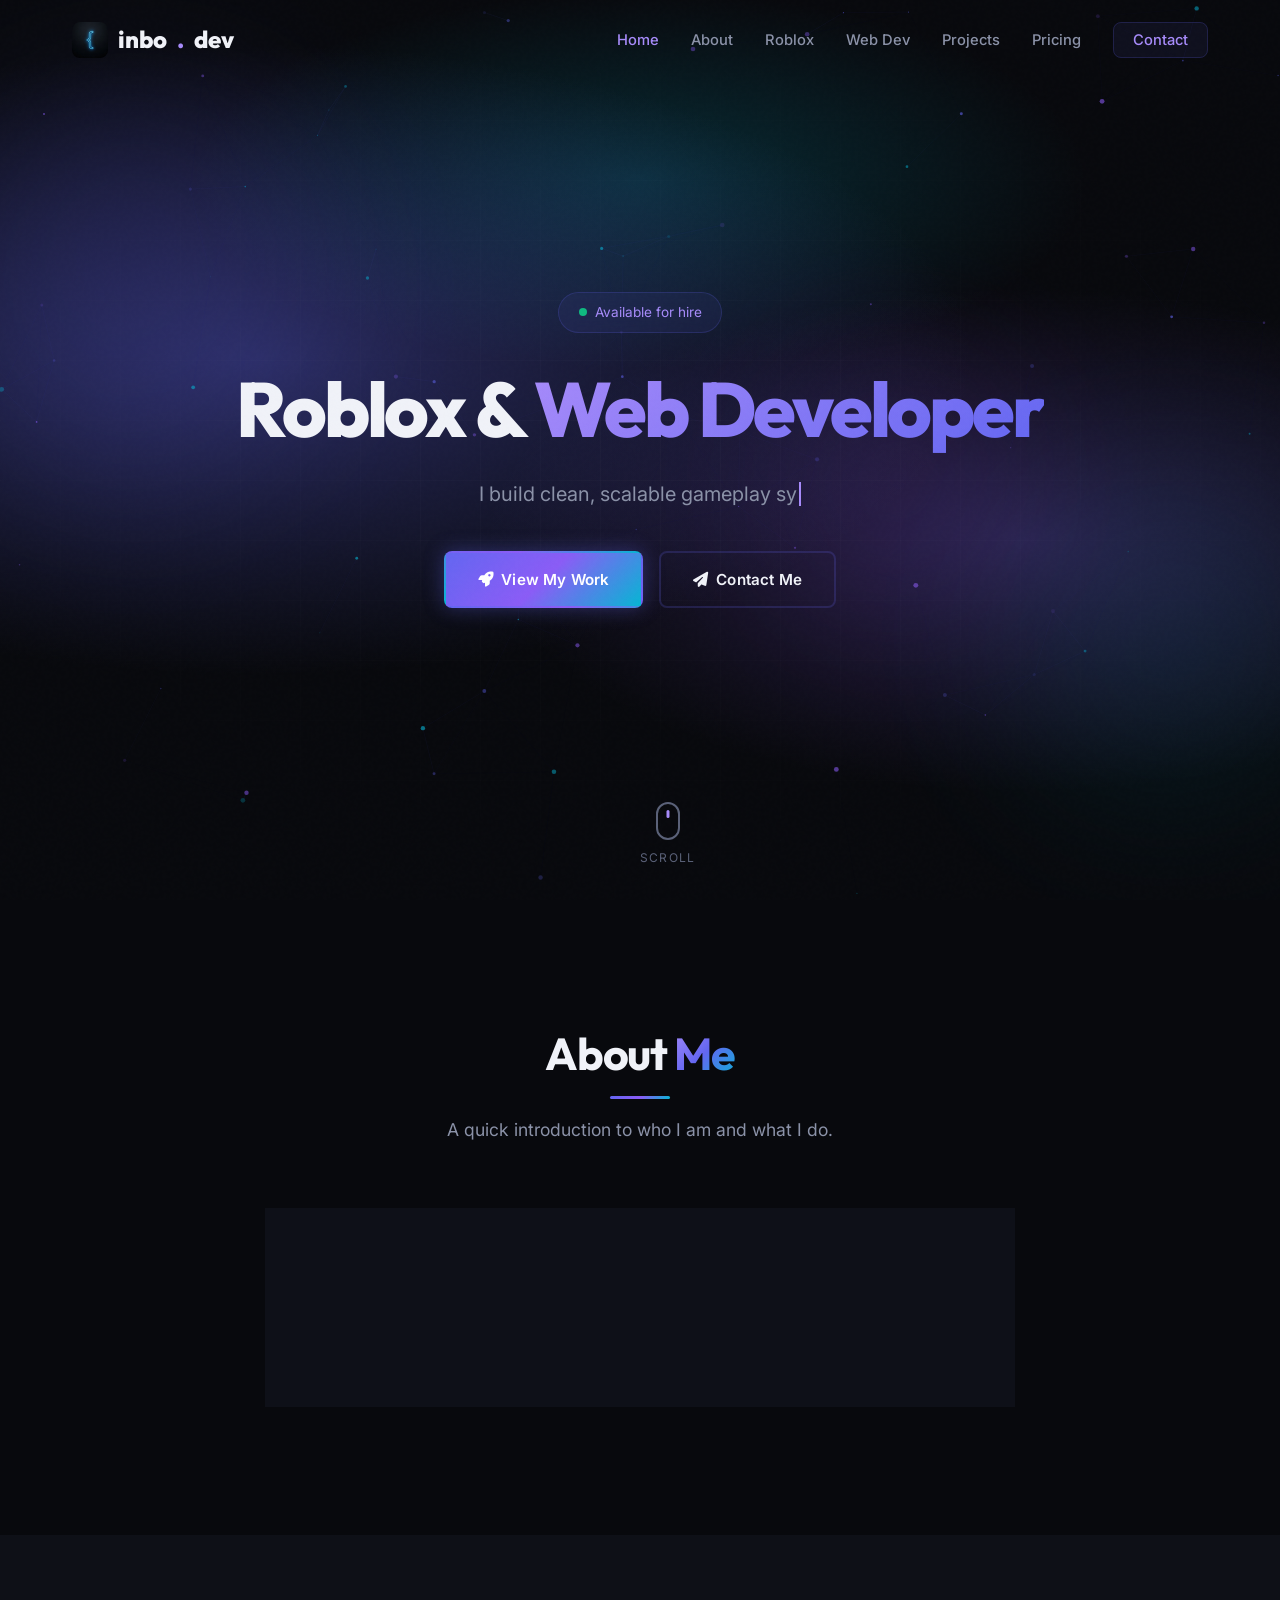
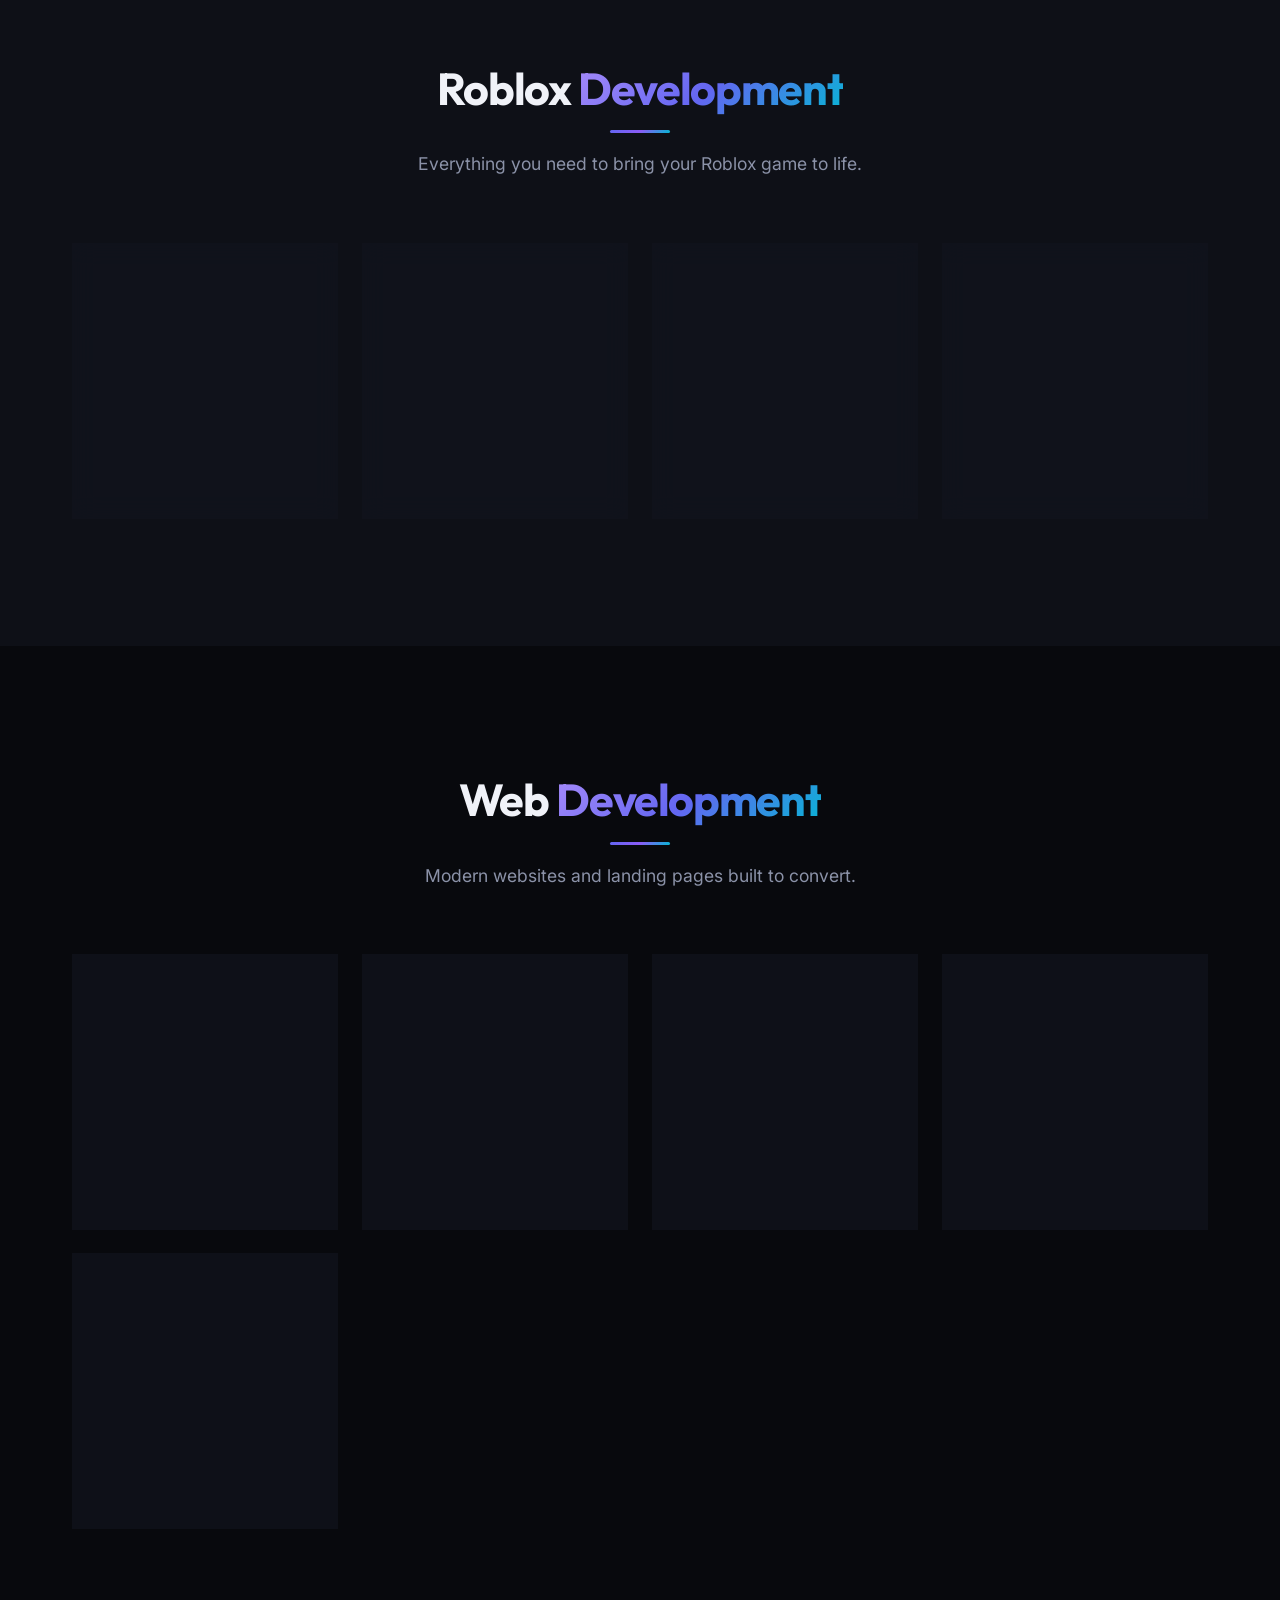
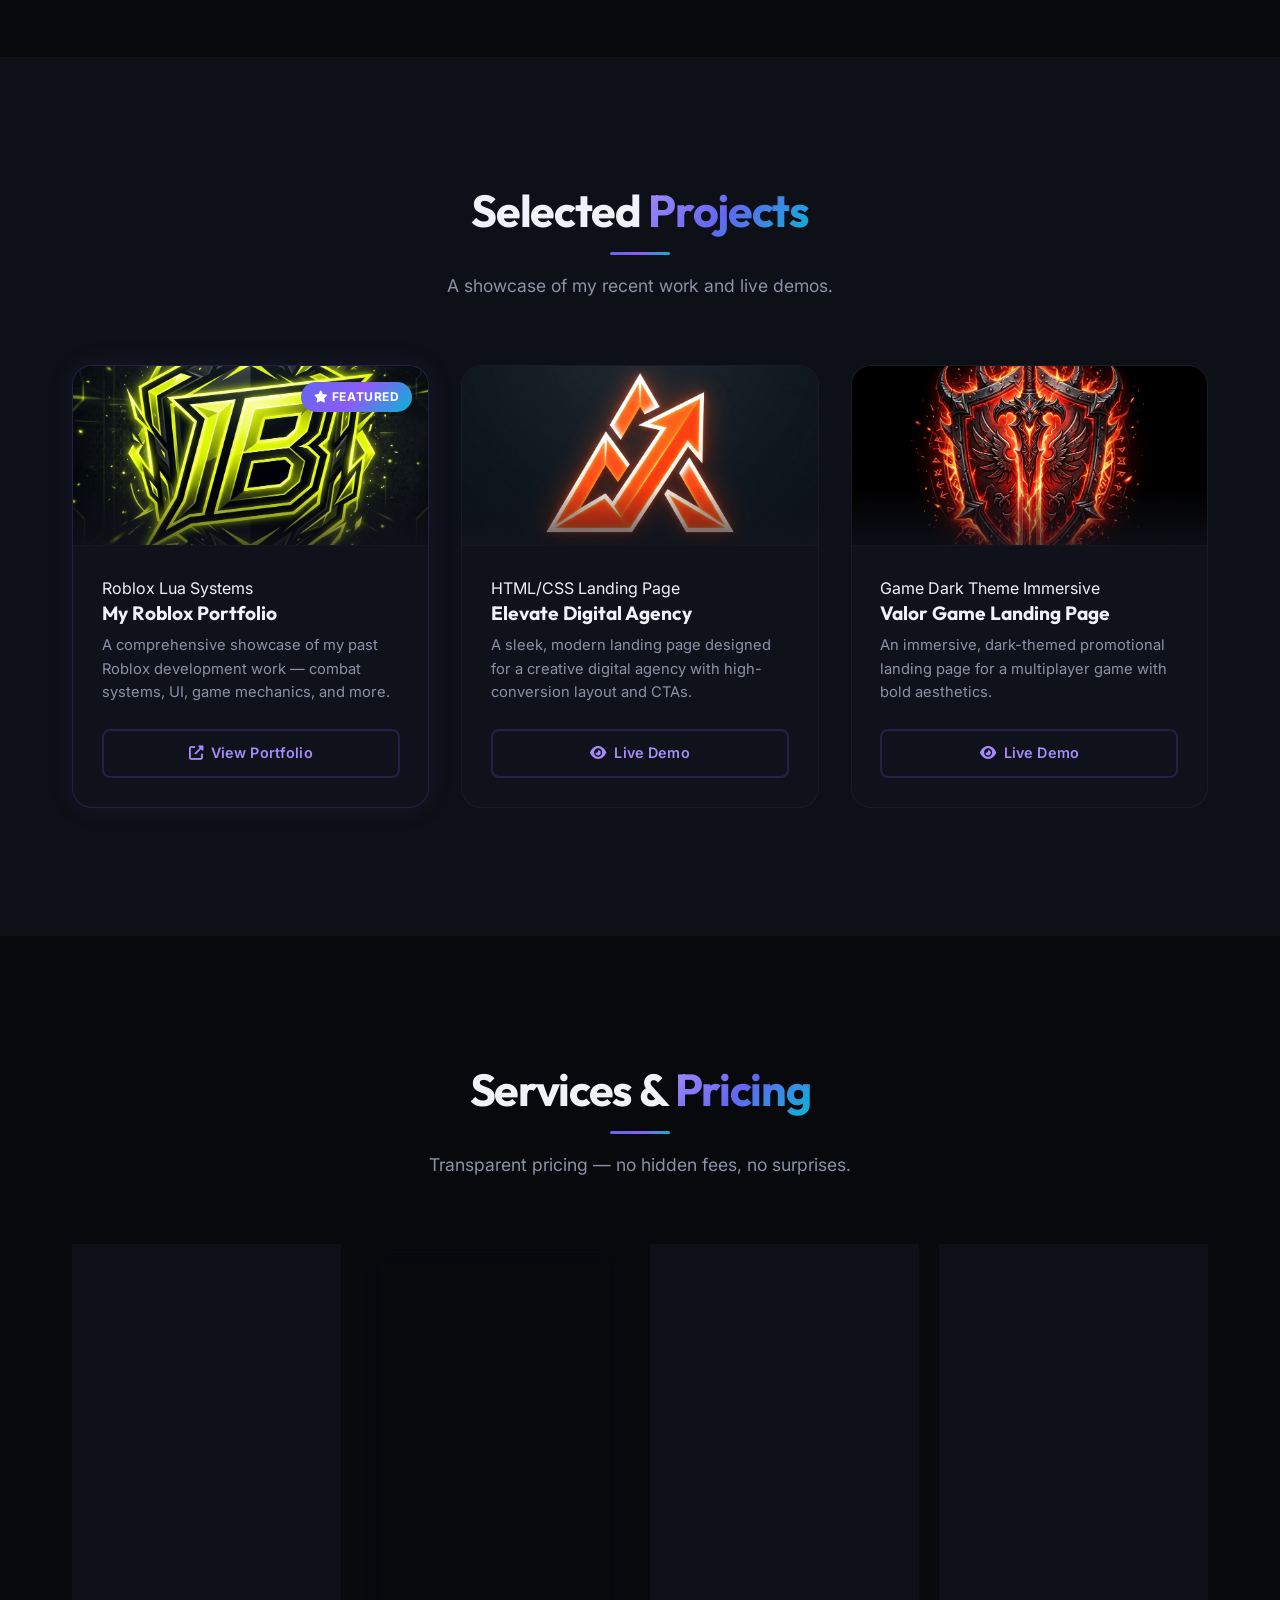
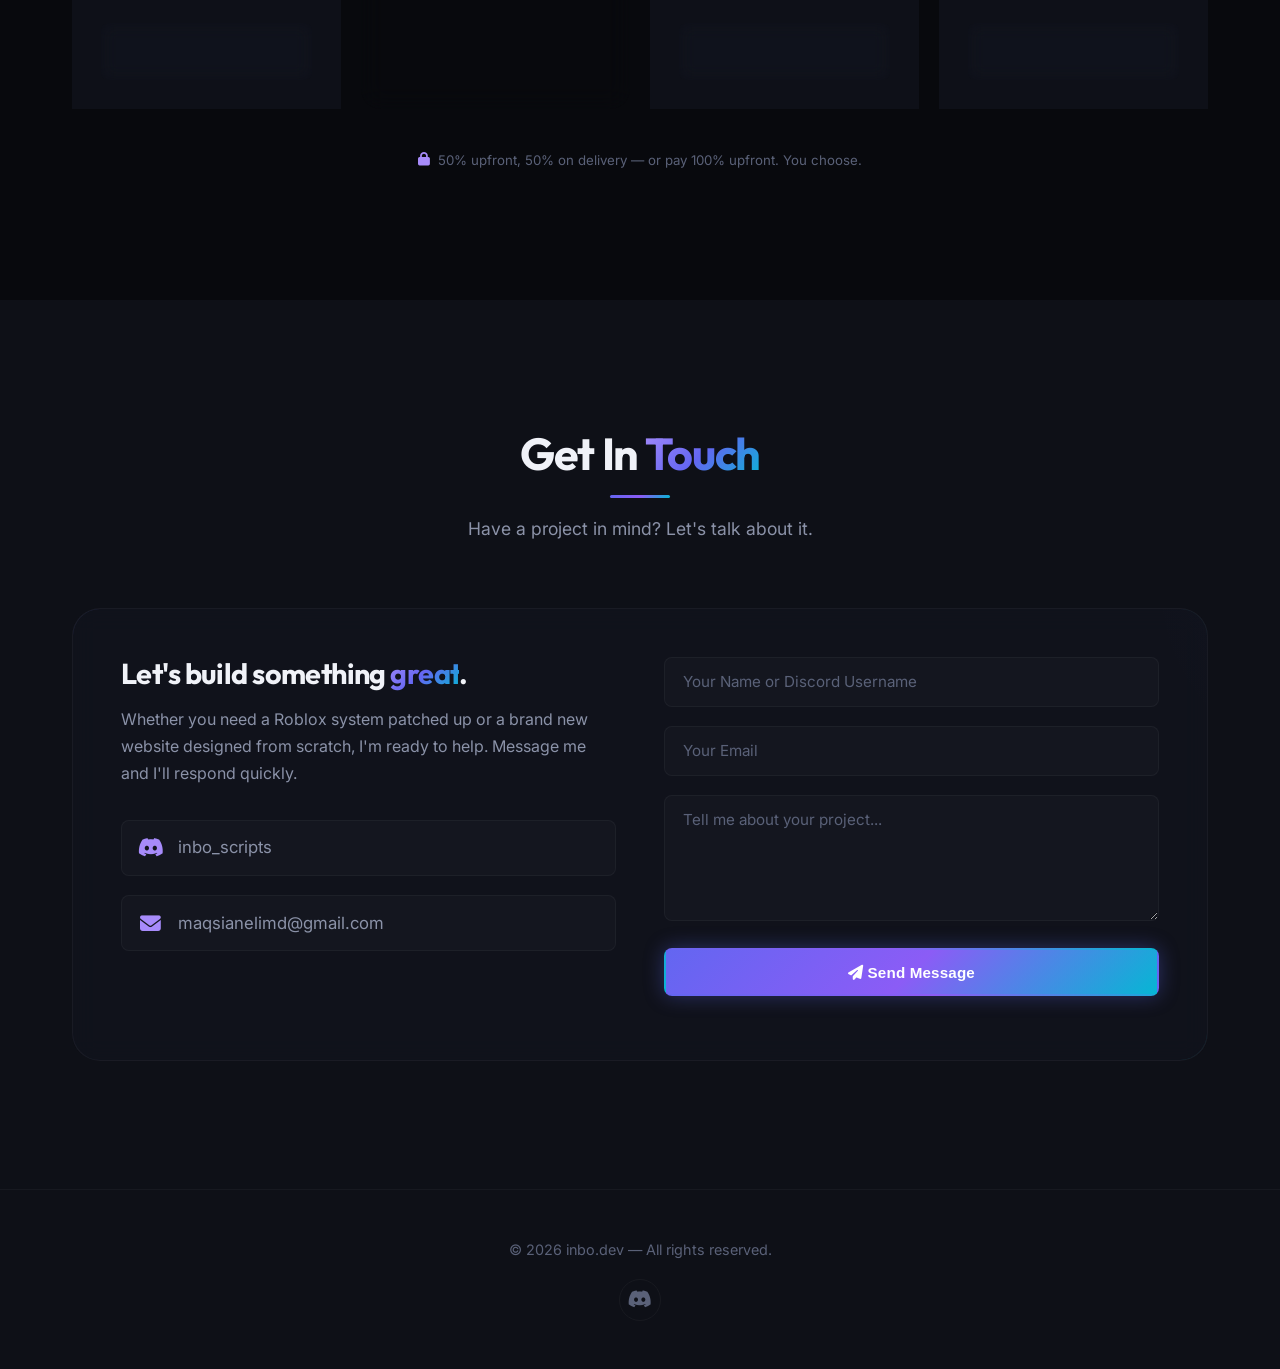
==== index.html @ fd9c2063 "commit" ====
<!DOCTYPE html>
<html lang="en">
<head>
    <meta charset="UTF-8">
    <meta name="viewport" content="width=device-width, initial-scale=1.0">
    <meta name="description" content="Professional Roblox & Web Developer — Custom game systems, UI design, and modern landing pages built with precision.">
    <title>inbo — Roblox & Web Developer</title>
    <link rel="icon" type="image/png" href="assets/portfolio_logo.png">
    <link rel="stylesheet" href="styles.css">
    <!-- Google Fonts -->
    <link rel="preconnect" href="https://fonts.googleapis.com">
    <link rel="preconnect" href="https://fonts.gstatic.com" crossorigin>
    <link href="https://fonts.googleapis.com/css2?family=Inter:wght@300;400;500;600;700&family=Outfit:wght@400;600;700;800&display=swap" rel="stylesheet">
    <!-- FontAwesome for Icons -->
    <link rel="stylesheet" href="https://cdnjs.cloudflare.com/ajax/libs/font-awesome/6.4.0/css/all.min.css">
</head>
<body>

    <!-- Navigation -->
    <nav class="navbar" id="navbar">
        <div class="nav-container">
            <a href="#home" class="logo">
                <img src="assets/portfolio_logo.png" alt="Dev Logo">
                inbo<span class="accent">.</span>dev
            </a>
            <ul class="nav-links" id="navLinks">
                <li><a href="#home">Home</a></li>
                <li><a href="#about">About</a></li>
                <li><a href="#roblox">Roblox</a></li>
                <li><a href="#webdev">Web Dev</a></li>
                <li><a href="#projects">Projects</a></li>
                <li><a href="#pricing">Pricing</a></li>
                <li><a href="#contact" class="btn-nav">Contact</a></li>
            </ul>
            <div class="hamburger" id="hamburger">
                <i class="fas fa-bars"></i>
            </div>
        </div>
    </nav>

    <!-- Hero Section -->
    <section id="home" class="hero">
        <canvas id="particles-canvas"></canvas>
        <div class="hero-grid-pattern"></div>
        <div class="hero-orb hero-orb-1"></div>
        <div class="hero-orb hero-orb-2"></div>
        <div class="hero-orb hero-orb-3"></div>

        <div class="hero-content">
            <div class="hero-badge">
                <span class="pulse-dot"></span>
                Available for hire
            </div>
            <h1 class="hero-title">
                Roblox &amp; <span class="gradient-text">Web Developer</span>
            </h1>
            <p class="hero-subtitle" id="heroSubtitle"></p>
            <div class="hero-buttons">
                <a href="#projects" class="btn btn-primary"><i class="fas fa-rocket"></i> View My Work</a>
                <a href="#contact" class="btn btn-secondary"><i class="fas fa-paper-plane"></i> Contact Me</a>
            </div>
        </div>

        <div class="scroll-indicator">
            <div class="mouse"></div>
            <span>Scroll</span>
        </div>
    </section>

    <!-- About Section -->
    <section id="about" class="section">
        <div class="container">
            <h2 class="section-title reveal">About <span class="gradient-text">Me</span></h2>
            <p class="section-subtitle reveal">A quick introduction to who I am and what I do.</p>
            <div class="about-content reveal">
                <div class="about-text">
                    <p>I am a versatile developer specializing in both the <strong>Roblox ecosystem</strong> and <strong>modern web development</strong>. Whether you need a complex combat system, sleek game UI, or a high-converting landing page — I bring your ideas to life with clean code and premium design. I'm available daily and work efficiently.</p>
                </div>
            </div>
        </div>
    </section>

    <!-- Roblox Development Section -->
    <section id="roblox" class="section alt-bg">
        <div class="container">
            <h2 class="section-title reveal">Roblox <span class="gradient-text">Development</span></h2>
            <p class="section-subtitle reveal">Everything you need to bring your Roblox game to life.</p>
            <div class="cards-grid stagger-children">
                <div class="card reveal">
                    <div class="card-icon"><i class="fas fa-cogs"></i></div>
                    <h3>Game Systems</h3>
                    <p>Advanced combat, inventory, teleportation, and donation systems tailored to your game.</p>
                </div>
                <div class="card reveal">
                    <div class="card-icon"><i class="fas fa-layer-group"></i></div>
                    <h3>UI Design</h3>
                    <p>Clean, intuitive user interfaces that enhance player experience and engagement.</p>
                </div>
                <div class="card reveal">
                    <div class="card-icon"><i class="fas fa-bug"></i></div>
                    <h3>Bug Fixing</h3>
                    <p>Efficiently diagnosing and resolving issues in existing game scripts and systems.</p>
                </div>
                <div class="card reveal">
                    <div class="card-icon"><i class="fas fa-code"></i></div>
                    <h3>Scripting</h3>
                    <p>Custom Lua scripting for game mechanics, server logic, and interactive elements.</p>
                </div>
            </div>
        </div>
    </section>

    <!-- Web Development Section -->
    <section id="webdev" class="section">
        <div class="container">
            <h2 class="section-title reveal">Web <span class="gradient-text">Development</span></h2>
            <p class="section-subtitle reveal">Modern websites and landing pages built to convert.</p>
            <div class="cards-grid stagger-children">
                <div class="card reveal">
                    <div class="card-icon"><i class="fas fa-rocket"></i></div>
                    <h3>Landing Pages</h3>
                    <p>High-converting, visually stunning landing pages specifically designed for games or products.</p>
                </div>
                <div class="card reveal">
                    <div class="card-icon"><i class="fab fa-discord"></i></div>
                    <h3>Discord Server Sites</h3>
                    <p>Custom websites to showcase your community and attract new members to your Discord server.</p>
                </div>
                <div class="card reveal">
                    <div class="card-icon"><i class="fas fa-briefcase"></i></div>
                    <h3>Portfolio Websites</h3>
                    <p>Professional online portfolios to help developers and artists display their best work.</p>
                </div>
                <div class="card reveal">
                    <div class="card-icon"><i class="fas fa-laptop-code"></i></div>
                    <h3>Simple HTML/CSS/JS</h3>
                    <p>Fast, lightweight, and fully responsive static websites without the bloat of frameworks.</p>
                </div>
                <div class="card reveal">
                    <div class="card-icon"><i class="fas fa-pen-nib"></i></div>
                    <h3>UI/UX Design</h3>
                    <p>Modern, user-centric interface design ensuring a seamless experience across all devices.</p>
                </div>
            </div>
        </div>
    </section>

    <!-- Projects Section -->
    <section id="projects" class="section alt-bg">
        <div class="container">
            <h2 class="section-title reveal">Selected <span class="gradient-text">Projects</span></h2>
            <p class="section-subtitle reveal">A showcase of my recent work and live demos.</p>
            <div class="projects-grid stagger-children">
                <!-- Roblox Portfolio Spotlight -->
                <div class="project-card featured-project reveal">
                    <div class="img-wrapper">
                        <img src="assets/ib_logo.png" alt="Roblox Portfolio" class="project-img">
                        <span class="featured-badge"><i class="fas fa-star"></i> Featured</span>
                        <div class="img-overlay"></div>
                    </div>
                    <div class="project-content">
                        <div class="project-tags">
                            <span class="tag">Roblox</span>
                            <span class="tag">Lua</span>
                            <span class="tag">Systems</span>
                        </div>
                        <h3>My Roblox Portfolio</h3>
                        <p>A comprehensive showcase of my past Roblox development work — combat systems, UI, game mechanics, and more.</p>
                        <a href="https://saba-dach.github.io/Portfolio/" target="_blank" class="btn btn-outline"><i class="fas fa-external-link-alt"></i> View Portfolio</a>
                    </div>
                </div>

                <!-- Elevate Agency -->
                <div class="project-card reveal">
                    <div class="img-wrapper">
                        <img src="assets/elevate_logo.png" alt="Elevate Agency" class="project-img">
                        <div class="img-overlay"></div>
                    </div>
                    <div class="project-content">
                        <div class="project-tags">
                            <span class="tag">HTML/CSS</span>
                            <span class="tag">Landing Page</span>
                        </div>
                        <h3>Elevate Digital Agency</h3>
                        <p>A sleek, modern landing page designed for a creative digital agency with high-conversion layout and CTAs.</p>
                        <a href="landing1/index.html" target="_blank" class="btn btn-outline"><i class="fas fa-eye"></i> Live Demo</a>
                    </div>
                </div>

                <!-- Valor Game -->
                <div class="project-card reveal">
                    <div class="img-wrapper">
                        <img src="assets/valor_logo.png" alt="Valor Game" class="project-img">
                        <div class="img-overlay"></div>
                    </div>
                    <div class="project-content">
                        <div class="project-tags">
                            <span class="tag">Game</span>
                            <span class="tag">Dark Theme</span>
                            <span class="tag">Immersive</span>
                        </div>
                        <h3>Valor Game Landing Page</h3>
                        <p>An immersive, dark-themed promotional landing page for a multiplayer game with bold aesthetics.</p>
                        <a href="landing2/index.html" target="_blank" class="btn btn-outline"><i class="fas fa-eye"></i> Live Demo</a>
                    </div>
                </div>
            </div>
        </div>
    </section>

<section id="pricing" class="section">
    <div class="container">
        <h2 class="section-title reveal">Services & <span class="gradient-text">Pricing</span></h2>
        <p class="section-subtitle reveal">Transparent pricing — no hidden fees, no surprises.</p>

        <div class="pricing-grid stagger-children">

            <div class="price-card reveal">
                <div class="price-icon-wrap"><i class="fas fa-bug"></i></div>
                <h3>Bug Fixes</h3>
                <div class="price">
                    <small>Starting at</small>
                    <span>$10</span>
                    <small class="price-unit">per fix</small>
                </div>
                <ul>
                    <li><i class="fas fa-check"></i> Script diagnosis</li>
                    <li><i class="fas fa-check"></i> Quick turnaround</li>
                    <li><i class="fas fa-check"></i> Minor adjustments</li>
                </ul>
                <a href="#contact" class="btn btn-secondary btn-block price-cta">Get Started</a>
            </div>

            <div class="price-card popular reveal">
                <div class="badge">Most Popular</div>
                <div class="price-icon-wrap popular-icon"><i class="fas fa-cogs"></i></div>
                <h3>Small Systems</h3>
                <div class="price">
                    <span>$20 – $50</span>
                    <small class="price-unit">per system</small>
                </div>
                <ul>
                    <li><i class="fas fa-check"></i> Custom mechanics</li>
                    <li><i class="fas fa-check"></i> UI integration</li>
                    <li><i class="fas fa-check"></i> Combat / inventory</li>
                    <li><i class="fas fa-check"></i> Revisions included</li>
                </ul>
                <a href="#contact" class="btn btn-primary btn-block price-cta">Get Started</a>
            </div>

            <div class="price-card reveal">
                <div class="price-icon-wrap"><i class="fas fa-rocket"></i></div>
                <h3>Landing Pages</h3>
                <div class="price">
                    <span>$40 – $100</span>
                    <small class="price-unit">per page</small>
                </div>
                <ul>
                    <li><i class="fas fa-check"></i> Modern design</li>
                    <li><i class="fas fa-check"></i> Fully responsive</li>
                    <li><i class="fas fa-check"></i> SEO friendly</li>
                    <li><i class="fas fa-check"></i> Fast delivery</li>
                </ul>
                <a href="#contact" class="btn btn-secondary btn-block price-cta">Get Started</a>
            </div>

            <div class="price-card reveal">
                <div class="price-icon-wrap"><i class="fas fa-laptop-code"></i></div>
                <h3>Full Websites</h3>
                <div class="price">
                    <small>Starting at</small>
                    <span>$150</span>
                    <small class="price-unit">per project</small>
                </div>
                <ul>
                    <li><i class="fas fa-check"></i> Multiple pages</li>
                    <li><i class="fas fa-check"></i> Custom animations</li>
                    <li><i class="fas fa-check"></i> Premium aesthetic</li>
                    <li><i class="fas fa-check"></i> Ongoing support</li>
                </ul>
                <a href="#contact" class="btn btn-secondary btn-block price-cta">Get Started</a>
            </div>

        </div>

<p class="pricing-note reveal">
    <i class="fas fa-lock"></i> 50% upfront, 50% on delivery — or pay 100% upfront. You choose.
</p>
    </div>
</section>

    <!-- Contact Section -->
    <section id="contact" class="section alt-bg">
        <div class="container">
            <h2 class="section-title reveal">Get In <span class="gradient-text">Touch</span></h2>
            <p class="section-subtitle reveal">Have a project in mind? Let's talk about it.</p>
            <div class="contact-wrapper reveal">
                <div class="contact-info">
                    <h3>Let's build something <span class="gradient-text">great</span>.</h3>
                    <p>Whether you need a Roblox system patched up or a brand new website designed from scratch, I'm ready to help. Message me and I'll respond quickly.</p>
                    <div class="contact-details">
                        <div class="contact-item">
                            <i class="fab fa-discord"></i>
                            <span>inbo_scripts</span>
                        </div>
                        <div class="contact-item">
                            <i class="fas fa-envelope"></i>
                            <span>maqsianelimd@gmail.com</span>
                        </div>
                    </div>
                </div>
<form class="contact-form" id="contactForm" action="https://formsubmit.co/maqsianelimd@gmail.com" method="POST">
    <input type="hidden" name="_subject" value="New message from inbo.dev portfolio">
    <input type="hidden" name="_captcha" value="false">
    <input type="hidden" name="_template" value="table">
    <input type="hidden" name="_next" value="thanks">
    <div class="form-group">
        <input type="text" name="name" id="name" placeholder="Your Name or Discord Username" required>
    </div>
    <div class="form-group">
        <input type="email" name="email" id="email" placeholder="Your Email" required>
    </div>
    <div class="form-group">
        <textarea name="message" id="message" rows="5" placeholder="Tell me about your project..." required></textarea>
    </div>
    <button type="submit" class="btn btn-primary btn-block"><i class="fas fa-paper-plane"></i> Send Message</button>
    <div id="formMessage" class="form-message"></div>
</form>
            </div>
        </div>
    </section>

    <footer>
        <div class="container">
            <p>&copy; 2026 inbo.dev — All rights reserved.</p>
            <div class="social-links">
                <a href="https://discord.com/users/1481990642174263462" target="_blank" aria-label="Discord"><i class="fab fa-discord"></i></a>
            </div>
        </div>
    </footer>

    <script src="script.js"></script>
</body>
</html>
---- styles.css ----
/* ============================================
   PREMIUM PORTFOLIO — Design System
   ============================================ */

:root {
    /* Color Palette — Premium Dark */
    --bg-primary: #08090d;
    --bg-secondary: #0e1017;
    --bg-elevated: #13151c;
    --bg-card: rgba(18, 20, 30, 0.7);
    --bg-card-hover: rgba(25, 28, 42, 0.85);

    /* Text */
    --text-primary: #f0f2f8;
    --text-secondary: #8b92a8;
    --text-muted: #5a6178;

    /* Accent Gradient */
    --accent-1: #6366f1;  /* Indigo */
    --accent-2: #8b5cf6;  /* Purple */
    --accent-3: #a78bfa;  /* Light Purple */
    --accent-4: #06b6d4;  /* Cyan */
    --gradient-accent: linear-gradient(135deg, var(--accent-1), var(--accent-2), var(--accent-4));
    --gradient-accent-text: linear-gradient(135deg, var(--accent-3), var(--accent-1), var(--accent-4));
    --glow-accent: rgba(99, 102, 241, 0.35);
    --glow-purple: rgba(139, 92, 246, 0.25);
    --glow-cyan: rgba(6, 182, 212, 0.2);

    /* Borders */
    --border-subtle: rgba(255, 255, 255, 0.04);
    --border-accent: rgba(99, 102, 241, 0.2);
    --border-glow: rgba(139, 92, 246, 0.35);

    /* Typography */
    --font-heading: 'Outfit', sans-serif;
    --font-body: 'Inter', sans-serif;

    /* Transitions */
    --ease-out-expo: cubic-bezier(0.16, 1, 0.3, 1);
    --ease-spring: cubic-bezier(0.34, 1.56, 0.64, 1);
    --transition-fast: 0.2s var(--ease-out-expo);
    --transition-base: 0.4s var(--ease-out-expo);
    --transition-slow: 0.7s var(--ease-out-expo);

    /* Shadows */
    --shadow-sm: 0 2px 8px rgba(0,0,0,0.3);
    --shadow-md: 0 8px 30px rgba(0,0,0,0.4);
    --shadow-lg: 0 20px 60px rgba(0,0,0,0.5);
    --shadow-glow: 0 0 40px var(--glow-accent), 0 0 80px var(--glow-purple);
    --shadow-glow-sm: 0 0 20px var(--glow-accent);

    /* Spacing */
    --section-padding: 8rem 0;
    --container-max: 1200px;

    /* Border radius */
    --radius-sm: 8px;
    --radius-md: 14px;
    --radius-lg: 20px;
    --radius-xl: 28px;
}

/* ============================================
   RESET & BASE
   ============================================ */

*, *::before, *::after {
    margin: 0;
    padding: 0;
    box-sizing: border-box;
}

html {
    scroll-behavior: smooth;
    -webkit-font-smoothing: antialiased;
    -moz-osx-font-smoothing: grayscale;
}

body {
    font-family: var(--font-body);
    background-color: var(--bg-primary);
    color: var(--text-primary);
    line-height: 1.7;
    overflow-x: hidden;
    position: relative;
}

/* Noise texture overlay */
body::before {
    content: '';
    position: fixed;
    inset: 0;
    background-image: url("data:image/svg+xml,%3Csvg viewBox='0 0 256 256' xmlns='http://www.w3.org/2000/svg'%3E%3Cfilter id='noise'%3E%3CfeTurbulence type='fractalNoise' baseFrequency='0.9' numOctaves='4' stitchTiles='stitch'/%3E%3C/filter%3E%3Crect width='100%25' height='100%25' filter='url(%23noise)' opacity='0.03'/%3E%3C/svg%3E");
    pointer-events: none;
    z-index: 9999;
    opacity: 0.4;
}

h1, h2, h3, h4, h5, h6 {
    font-family: var(--font-heading);
    line-height: 1.15;
    font-weight: 700;
}

a {
    text-decoration: none;
    color: inherit;
    transition: color var(--transition-fast);
}

ul { list-style: none; }
img { max-width: 100%; display: block; }

::selection {
    background: var(--accent-1);
    color: #fff;
}

/* ============================================
   LAYOUT
   ============================================ */

.container {
    max-width: var(--container-max);
    margin: 0 auto;
    padding: 0 2rem;
}

.section {
    padding: var(--section-padding);
    position: relative;
}

.alt-bg {
    background-color: var(--bg-secondary);
}

/* ============================================
   SCROLL REVEAL ANIMATIONS
   ============================================ */

.reveal {
    opacity: 0;
    transform: translateY(40px);
    transition: opacity 0.8s var(--ease-out-expo), transform 0.8s var(--ease-out-expo);
}

.reveal.revealed {
    opacity: 1;
    transform: translateY(0);
}

.reveal-left {
    opacity: 0;
    transform: translateX(-50px);
    transition: opacity 0.8s var(--ease-out-expo), transform 0.8s var(--ease-out-expo);
}

.reveal-left.revealed {
    opacity: 1;
    transform: translateX(0);
}

.reveal-right {
    opacity: 0;
    transform: translateX(50px);
    transition: opacity 0.8s var(--ease-out-expo), transform 0.8s var(--ease-out-expo);
}

.reveal-right.revealed {
    opacity: 1;
    transform: translateX(0);
}

.reveal-scale {
    opacity: 0;
    transform: scale(0.9);
    transition: opacity 0.8s var(--ease-out-expo), transform 0.8s var(--ease-out-expo);
}

.reveal-scale.revealed {
    opacity: 1;
    transform: scale(1);
}

/* Stagger children */
.stagger-children .reveal:nth-child(1) { transition-delay: 0ms; }
.stagger-children .reveal:nth-child(2) { transition-delay: 100ms; }
.stagger-children .reveal:nth-child(3) { transition-delay: 200ms; }
.stagger-children .reveal:nth-child(4) { transition-delay: 300ms; }
.stagger-children .reveal:nth-child(5) { transition-delay: 400ms; }
.stagger-children .reveal:nth-child(6) { transition-delay: 500ms; }

/* ============================================
   GRADIENT TEXT
   ============================================ */

.gradient-text {
    background: var(--gradient-accent-text);
    -webkit-background-clip: text;
    -webkit-text-fill-color: transparent;
    background-clip: text;
}

.accent {
    color: var(--accent-3);
}

/* ============================================
   SECTION TITLE
   ============================================ */

.section-title {
    font-size: 2.8rem;
    text-align: center;
    margin-bottom: 1rem;
    letter-spacing: -0.03em;
}

.section-subtitle {
    text-align: center;
    color: var(--text-secondary);
    font-size: 1.1rem;
    max-width: 600px;
    margin: 0 auto 4rem;
}

/* Decorative line under title */
.section-title::after {
    content: '';
    display: block;
    width: 60px;
    height: 3px;
    background: var(--gradient-accent);
    margin: 1rem auto 0;
    border-radius: 2px;
}

/* ============================================
   BUTTONS
   ============================================ */

.btn {
    display: inline-flex;
    align-items: center;
    justify-content: center;
    gap: 0.5rem;
    padding: 0.85rem 2rem;
    border-radius: var(--radius-sm);
    font-weight: 600;
    font-size: 0.95rem;
    cursor: pointer;
    text-align: center;
    border: 2px solid transparent;
    position: relative;
    overflow: hidden;
    transition: all var(--transition-base);
    letter-spacing: 0.01em;
}

.btn::before {
    content: '';
    position: absolute;
    inset: 0;
    background: linear-gradient(135deg, rgba(255,255,255,0.1), rgba(255,255,255,0));
    opacity: 0;
    transition: opacity var(--transition-fast);
}

.btn:hover::before {
    opacity: 1;
}

.btn-primary {
    background: var(--gradient-accent);
    color: #fff;
    box-shadow: var(--shadow-glow-sm);
}

.btn-primary:hover {
    transform: translateY(-3px);
    box-shadow: var(--shadow-glow);
    filter: brightness(1.15);
}

.btn-primary:active {
    transform: translateY(-1px);
}

.btn-secondary {
    background: transparent;
    border-color: var(--border-accent);
    color: var(--text-primary);
    backdrop-filter: blur(8px);
}

.btn-secondary:hover {
    border-color: var(--accent-2);
    color: var(--accent-3);
    transform: translateY(-3px);
    box-shadow: 0 0 25px var(--glow-purple);
}

.btn-outline {
    background: transparent;
    border-color: var(--border-accent);
    color: var(--accent-3);
    padding: 0.65rem 1.4rem;
    font-size: 0.9rem;
}

.btn-outline:hover {
    background: var(--gradient-accent);
    border-color: transparent;
    color: #fff;
    transform: translateY(-2px);
    box-shadow: var(--shadow-glow-sm);
}

.btn-block {
    display: block;
    width: 100%;
}

/* ============================================
   NAVIGATION
   ============================================ */

.navbar {
    position: fixed;
    top: 0;
    width: 100%;
    z-index: 1000;
    transition: all var(--transition-base);
    background: transparent;
    border-bottom: 1px solid transparent;
}

.navbar.scrolled {
    background: rgba(8, 9, 13, 0.85);
    backdrop-filter: blur(20px) saturate(1.8);
    border-bottom: 1px solid var(--border-subtle);
    box-shadow: 0 4px 30px rgba(0,0,0,0.3);
}

.nav-container {
    max-width: var(--container-max);
    margin: 0 auto;
    padding: 1.2rem 2rem;
    display: flex;
    justify-content: space-between;
    align-items: center;
}

.logo {
    font-family: var(--font-heading);
    font-size: 1.5rem;
    font-weight: 800;
    display: flex;
    align-items: center;
    gap: 10px;
}

.logo img {
    height: 36px;
    border-radius: var(--radius-sm);
    transition: transform var(--transition-fast);
}

.logo:hover img {
    transform: scale(1.1) rotate(-3deg);
}

.nav-links {
    display: flex;
    gap: 2rem;
    align-items: center;
}

.nav-links a {
    font-size: 0.92rem;
    font-weight: 500;
    color: var(--text-secondary);
    position: relative;
    padding: 0.25rem 0;
}

.nav-links a::after {
    content: '';
    position: absolute;
    bottom: -2px;
    left: 0;
    width: 0;
    height: 2px;
    background: var(--gradient-accent);
    border-radius: 1px;
    transition: width var(--transition-base);
}

.nav-links a:hover {
    color: var(--text-primary);
}

.nav-links a:hover::after {
    width: 100%;
}

.btn-nav {
    background: rgba(99, 102, 241, 0.08) !important;
    color: var(--accent-3) !important;
    padding: 0.5rem 1.2rem !important;
    border-radius: var(--radius-sm) !important;
    border: 1px solid var(--border-accent) !important;
    transition: all var(--transition-base) !important;
}

.btn-nav::after { display: none !important; }

.btn-nav:hover {
    background: var(--accent-1) !important;
    color: #fff !important;
    border-color: var(--accent-1) !important;
    box-shadow: var(--shadow-glow-sm) !important;
    transform: translateY(-2px) !important;
}

.hamburger {
    display: none;
    font-size: 1.5rem;
    cursor: pointer;
    color: var(--text-primary);
    transition: color var(--transition-fast);
}

.hamburger:hover {
    color: var(--accent-3);
}

/* ============================================
   HERO SECTION
   ============================================ */

.hero {
    min-height: 100vh;
    display: flex;
    align-items: center;
    justify-content: center;
    text-align: center;
    position: relative;
    padding: 0 2rem;
    overflow: hidden;
}

/* Animated gradient mesh background */
.hero::before {
    content: '';
    position: absolute;
    inset: 0;
    background:
        radial-gradient(ellipse 80% 50% at 20% 40%, var(--glow-accent) 0%, transparent 70%),
        radial-gradient(ellipse 60% 40% at 80% 60%, var(--glow-purple) 0%, transparent 70%),
        radial-gradient(ellipse 50% 30% at 50% 20%, var(--glow-cyan) 0%, transparent 70%);
    animation: meshFloat 12s ease-in-out infinite alternate;
    z-index: 0;
}

@keyframes meshFloat {
    0% { opacity: 0.6; transform: scale(1) rotate(0deg); }
    50% { opacity: 0.8; transform: scale(1.05) rotate(1deg); }
    100% { opacity: 0.6; transform: scale(1) rotate(-1deg); }
}

/* Grid pattern overlay */
.hero-grid-pattern {
    position: absolute;
    inset: 0;
    background-image:
        linear-gradient(rgba(255,255,255,0.02) 1px, transparent 1px),
        linear-gradient(90deg, rgba(255,255,255,0.02) 1px, transparent 1px);
    background-size: 60px 60px;
    z-index: 1;
    mask-image: radial-gradient(ellipse 70% 60% at center, black, transparent);
}

/* Particle canvas */
#particles-canvas {
    position: absolute;
    inset: 0;
    z-index: 1;
    pointer-events: none;
}

.hero-content {
    max-width: 900px;
    z-index: 3;
    position: relative;
}

.hero-badge {
    display: inline-flex;
    align-items: center;
    gap: 0.5rem;
    padding: 0.5rem 1.2rem;
    background: rgba(99, 102, 241, 0.08);
    border: 1px solid var(--border-accent);
    border-radius: 50px;
    font-size: 0.85rem;
    color: var(--accent-3);
    margin-bottom: 2rem;
    backdrop-filter: blur(10px);
    animation: fadeInDown 1s var(--ease-out-expo) 0.2s both;
}

.hero-badge .pulse-dot {
    width: 8px;
    height: 8px;
    background: #10b981;
    border-radius: 50%;
    animation: pulse 2s ease-in-out infinite;
}

@keyframes pulse {
    0%, 100% { opacity: 1; transform: scale(1); }
    50% { opacity: 0.5; transform: scale(1.5); }
}

.hero-title {
    font-size: clamp(3rem, 6vw, 5rem);
    font-weight: 800;
    letter-spacing: -0.04em;
    margin-bottom: 1.5rem;
    animation: fadeInUp 1s var(--ease-out-expo) 0.4s both;
}

.hero-title .gradient-text {
    background-size: 200% 200%;
    animation: gradientShift 4s ease-in-out infinite;
}

@keyframes gradientShift {
    0%, 100% { background-position: 0% 50%; }
    50% { background-position: 100% 50%; }
}

.hero-subtitle {
    font-size: 1.25rem;
    color: var(--text-secondary);
    margin-bottom: 2.5rem;
    max-width: 600px;
    margin-left: auto;
    margin-right: auto;
    animation: fadeInUp 1s var(--ease-out-expo) 0.6s both;
}

/* Typewriter cursor */
.typewriter-cursor {
    display: inline-block;
    width: 2px;
    height: 1.2em;
    background: var(--accent-3);
    margin-left: 2px;
    vertical-align: text-bottom;
    animation: blink 1s step-end infinite;
}

@keyframes blink {
    0%, 100% { opacity: 1; }
    50% { opacity: 0; }
}

.hero-buttons {
    display: flex;
    gap: 1rem;
    justify-content: center;
    animation: fadeInUp 1s var(--ease-out-expo) 0.8s both;
}

/* Floating orbs in hero */
.hero-orb {
    position: absolute;
    border-radius: 50%;
    filter: blur(80px);
    z-index: 0;
    pointer-events: none;
}

.hero-orb-1 {
    width: 400px;
    height: 400px;
    background: var(--accent-1);
    opacity: 0.12;
    top: 10%;
    left: -5%;
    animation: float1 8s ease-in-out infinite;
}

.hero-orb-2 {
    width: 350px;
    height: 350px;
    background: var(--accent-4);
    opacity: 0.08;
    bottom: 10%;
    right: -5%;
    animation: float2 10s ease-in-out infinite;
}

.hero-orb-3 {
    width: 250px;
    height: 250px;
    background: var(--accent-2);
    opacity: 0.1;
    top: 40%;
    right: 20%;
    animation: float3 12s ease-in-out infinite;
}

@keyframes float1 {
    0%, 100% { transform: translate(0, 0); }
    50% { transform: translate(30px, -40px); }
}

@keyframes float2 {
    0%, 100% { transform: translate(0, 0); }
    50% { transform: translate(-25px, 35px); }
}

@keyframes float3 {
    0%, 100% { transform: translate(0, 0); }
    50% { transform: translate(-20px, -30px); }
}

/* Hero scroll indicator */
.scroll-indicator {
    position: absolute;
    bottom: 2rem;
    left: 50%;
    transform: translateX(-50%);
    z-index: 3;
    display: flex;
    flex-direction: column;
    align-items: center;
    gap: 0.5rem;
    color: var(--text-muted);
    font-size: 0.75rem;
    letter-spacing: 0.1em;
    text-transform: uppercase;
    animation: fadeInUp 1s var(--ease-out-expo) 1.2s both;
}

.scroll-indicator .mouse {
    width: 24px;
    height: 38px;
    border: 2px solid var(--text-muted);
    border-radius: 12px;
    position: relative;
}

.scroll-indicator .mouse::after {
    content: '';
    width: 3px;
    height: 8px;
    background: var(--accent-3);
    border-radius: 2px;
    position: absolute;
    top: 6px;
    left: 50%;
    transform: translateX(-50%);
    animation: scrollDot 2s ease-in-out infinite;
}

@keyframes scrollDot {
    0% { opacity: 1; transform: translateX(-50%) translateY(0); }
    100% { opacity: 0; transform: translateX(-50%) translateY(14px); }
}

@keyframes fadeInUp {
    from { opacity: 0; transform: translateY(30px); }
    to { opacity: 1; transform: translateY(0); }
}

@keyframes fadeInDown {
    from { opacity: 0; transform: translateY(-20px); }
    to { opacity: 1; transform: translateY(0); }
}

/* ============================================
   ABOUT SECTION
   ============================================ */

.about-content {
    display: flex;
    justify-content: center;
}

.about-text {
    max-width: 750px;
    text-align: center;
    font-size: 1.15rem;
    color: var(--text-secondary);
    line-height: 1.8;
}

.about-text p {
    position: relative;
    padding: 2rem 2.5rem;
    background: var(--bg-card);
    border: 1px solid var(--border-subtle);
    border-radius: var(--radius-lg);
    backdrop-filter: blur(12px);
}

.about-text p::before {
    content: '';
    position: absolute;
    inset: -1px;
    border-radius: var(--radius-lg);
    padding: 1px;
    background: linear-gradient(135deg, var(--border-accent), transparent 50%, var(--glow-cyan));
    mask: linear-gradient(#fff 0 0) content-box, linear-gradient(#fff 0 0);
    mask-composite: exclude;
    -webkit-mask-composite: xor;
    pointer-events: none;
}

/* ============================================
   CARDS GRID (Services)
   ============================================ */

.cards-grid {
    display: grid;
    grid-template-columns: repeat(auto-fit, minmax(260px, 1fr));
    gap: 1.5rem;
}

.card {
    background: var(--bg-card);
    border: 1px solid var(--border-subtle);
    padding: 2rem;
    border-radius: var(--radius-md);
    transition: all var(--transition-base);
    position: relative;
    overflow: hidden;
    backdrop-filter: blur(12px);
}

/* Gradient border on hover */
.card::before {
    content: '';
    position: absolute;
    inset: -1px;
    border-radius: var(--radius-md);
    padding: 1px;
    background: linear-gradient(135deg, transparent, transparent);
    mask: linear-gradient(#fff 0 0) content-box, linear-gradient(#fff 0 0);
    mask-composite: exclude;
    -webkit-mask-composite: xor;
    pointer-events: none;
    transition: background var(--transition-base);
}

.card:hover::before {
    background: linear-gradient(135deg, var(--accent-1), var(--accent-2), var(--accent-4));
}

/* Glow effect on hover */
.card::after {
    content: '';
    position: absolute;
    top: 0;
    left: 0;
    right: 0;
    height: 80px;
    background: linear-gradient(180deg, var(--glow-accent), transparent);
    opacity: 0;
    transition: opacity var(--transition-base);
    pointer-events: none;
}

.card:hover::after {
    opacity: 0.15;
}

.card:hover {
    transform: translateY(-8px);
    box-shadow: var(--shadow-lg);
    background: var(--bg-card-hover);
}

.card-icon {
    font-size: 2.2rem;
    margin-bottom: 1.5rem;
    width: 56px;
    height: 56px;
    display: flex;
    align-items: center;
    justify-content: center;
    background: rgba(99, 102, 241, 0.08);
    border-radius: var(--radius-sm);
    border: 1px solid var(--border-accent);
    color: var(--accent-3);
    transition: all var(--transition-base);
}

.card:hover .card-icon {
    background: rgba(99, 102, 241, 0.15);
    border-color: var(--accent-2);
    transform: scale(1.08);
    box-shadow: 0 0 20px var(--glow-accent);
}

.card h3 {
    margin-bottom: 0.8rem;
    font-size: 1.2rem;
    color: var(--text-primary);
}

.card p {
    color: var(--text-secondary);
    font-size: 0.92rem;
    line-height: 1.6;
}

/* ============================================
   PROJECTS SECTION
   ============================================ */

.projects-grid {
    display: grid;
    grid-template-columns: repeat(auto-fit, minmax(320px, 1fr));
    gap: 2rem;
}

.project-card {
    background: var(--bg-card);
    border: 1px solid var(--border-subtle);
    border-radius: var(--radius-lg);
    overflow: hidden;
    transition: all var(--transition-base);
    display: flex;
    flex-direction: column;
    position: relative;
}

.project-card::before {
    content: '';
    position: absolute;
    inset: -1px;
    border-radius: var(--radius-lg);
    padding: 1px;
    background: linear-gradient(135deg, transparent, transparent);
    mask: linear-gradient(#fff 0 0) content-box, linear-gradient(#fff 0 0);
    mask-composite: exclude;
    -webkit-mask-composite: xor;
    pointer-events: none;
    transition: background var(--transition-base);
    z-index: 2;
}

.project-card:hover::before {
    background: linear-gradient(135deg, var(--accent-1), var(--accent-4));
}

.project-card:hover {
    transform: translateY(-8px) scale(1.01);
    box-shadow: var(--shadow-lg);
}

.project-card .project-img {
    width: 100%;
    height: 180px;
    object-fit: cover;
    border-bottom: 1px solid var(--border-subtle);
    transition: transform 0.6s var(--ease-out-expo);
}

.project-card:hover .project-img {
    transform: scale(1.05);
}

.project-card .img-wrapper {
    overflow: hidden;
    position: relative;
}

.project-card .img-wrapper::after {
    content: '';
    position: absolute;
    bottom: 0;
    left: 0;
    right: 0;
    height: 60px;
    background: linear-gradient(transparent, var(--bg-card));
    pointer-events: none;
}

.featured-project {
    border-color: var(--border-accent);
    box-shadow: 0 0 30px rgba(99, 102, 241, 0.08);
}

.featured-project .featured-badge {
    position: absolute;
    top: 1rem;
    right: 1rem;
    background: var(--gradient-accent);
    color: #fff;
    padding: 0.3rem 0.8rem;
    border-radius: 50px;
    font-size: 0.75rem;
    font-weight: 700;
    letter-spacing: 0.05em;
    text-transform: uppercase;
    z-index: 3;
}

.project-content {
    padding: 1.8rem;
    flex-grow: 1;
    display: flex;
    flex-direction: column;
}

.project-content h3 {
    margin-bottom: 0.6rem;
    font-size: 1.2rem;
}

.project-content p {
    color: var(--text-secondary);
    margin-bottom: 1.5rem;
    flex-grow: 1;
    font-size: 0.92rem;
    line-height: 1.6;
}

/* ============================================
   PRICING SECTION
   ============================================ */

.pricing-grid {
    display: grid;
    grid-template-columns: repeat(4, 1fr);
    gap: 1.25rem;
    align-items: stretch;
}

.price-card {
    background: var(--bg-card);
    border: 1px solid var(--border-subtle);
    border-radius: var(--radius-lg);
    padding: 2rem 1.75rem 1.75rem;
    display: flex;
    flex-direction: column;
    gap: 0;
    position: relative;
    transition: transform var(--transition-base), box-shadow var(--transition-base), border-color var(--transition-base);
    backdrop-filter: blur(12px);
    overflow: hidden;
}

.price-card::after {
    content: '';
    position: absolute;
    inset: -1px;
    border-radius: var(--radius-lg);
    padding: 1px;
    background: linear-gradient(135deg, transparent, transparent);
    mask: linear-gradient(#fff 0 0) content-box, linear-gradient(#fff 0 0);
    mask-composite: exclude;
    -webkit-mask-composite: xor;
    pointer-events: none;
    transition: background var(--transition-base);
}

.price-card:hover::after {
    background: linear-gradient(135deg, var(--accent-1), var(--accent-2));
}

.price-card:hover {
    transform: translateY(-6px);
    box-shadow: var(--shadow-lg);
    border-color: var(--border-accent);
}

.price-card.popular {
    border-color: var(--accent-1);
    box-shadow: 0 0 0 1px var(--accent-1), 0 20px 60px rgba(99, 102, 241, 0.15);
}

.price-card.popular::after {
    background: linear-gradient(135deg, var(--accent-1), var(--accent-2), var(--accent-4));
}

.price-card.popular:hover {
    transform: translateY(-6px);
    box-shadow: 0 0 0 1px var(--accent-1), var(--shadow-glow);
}

/* Top accent bar on popular card */
.price-card.popular::before {
    content: '';
    position: absolute;
    top: 0;
    left: 0;
    right: 0;
    height: 3px;
    background: var(--gradient-accent);
    z-index: 1;
}

.badge {
    position: absolute;
    top: 14px;
    right: 14px;
    background: rgba(99, 102, 241, 0.12);
    color: var(--accent-3);
    padding: 0.25rem 0.75rem;
    border-radius: 50px;
    font-size: 0.72rem;
    font-weight: 600;
    letter-spacing: 0.06em;
    text-transform: uppercase;
    border: 1px solid var(--border-accent);
}

.price-icon-wrap {
    width: 44px;
    height: 44px;
    display: flex;
    align-items: center;
    justify-content: center;
    background: rgba(99, 102, 241, 0.07);
    border: 1px solid var(--border-accent);
    border-radius: var(--radius-sm);
    color: var(--accent-3);
    font-size: 1.2rem;
    margin-bottom: 1.2rem;
    transition: all var(--transition-base);
}

.price-card:hover .price-icon-wrap {
    background: rgba(99, 102, 241, 0.14);
    box-shadow: 0 0 16px var(--glow-accent);
}

.popular-icon {
    background: rgba(99, 102, 241, 0.12);
}

.price-card h3 {
    font-size: 1.1rem;
    font-weight: 700;
    color: var(--text-primary);
    margin-bottom: 1rem;
}

.price {
    margin-bottom: 1.5rem;
    display: flex;
    flex-direction: column;
    gap: 0.1rem;
}

.price small {
    font-size: 0.78rem;
    color: var(--text-muted);
    font-weight: 400;
}

.price span {
    font-size: 2.2rem;
    font-weight: 800;
    line-height: 1.1;
    background: var(--gradient-accent-text);
    -webkit-background-clip: text;
    -webkit-text-fill-color: transparent;
    background-clip: text;
    font-family: var(--font-heading);
}

.price-unit {
    font-size: 0.78rem;
    color: var(--text-muted);
}

.price-card ul {
    list-style: none;
    display: flex;
    flex-direction: column;
    gap: 0.65rem;
    margin-bottom: 1.75rem;
    flex: 1;  /* ← already there, make sure it's not missing */
}

.price-card ul li {
    display: flex;
    align-items: center;
    gap: 0.6rem;
    font-size: 0.88rem;
    color: var(--text-secondary);
    line-height: 1.4;
}

.price-card ul li i {
    color: var(--accent-3);
    font-size: 0.75rem;
    flex-shrink: 0;
    opacity: 0.9;
}

.price-cta {
    margin-top: auto;
}

/* Pricing note */
.pricing-note {
    text-align: center;
    color: var(--text-muted);
    font-size: 0.83rem;
    margin-top: 2.5rem;
    display: flex;
    align-items: center;
    justify-content: center;
    gap: 0.5rem;
}

.pricing-note i {
    color: var(--accent-3);
    font-size: 0.85rem;
}

/* Responsive */
@media (max-width: 1024px) {
    .pricing-grid {
        grid-template-columns: repeat(2, 1fr);
    }
}

@media (max-width: 600px) {
    .pricing-grid {
        grid-template-columns: 1fr;
    }
}

/* ============================================
   CONTACT SECTION
   ============================================ */

.contact-wrapper {
    display: grid;
    grid-template-columns: 1fr 1fr;
    gap: 3rem;
    background: var(--bg-card);
    border: 1px solid var(--border-subtle);
    padding: 3rem;
    border-radius: var(--radius-xl);
    position: relative;
    overflow: hidden;
    backdrop-filter: blur(12px);
}

.contact-wrapper::before {
    content: '';
    position: absolute;
    inset: -1px;
    border-radius: var(--radius-xl);
    padding: 1px;
    background: linear-gradient(135deg, var(--border-accent), transparent 40%, var(--glow-cyan));
    mask: linear-gradient(#fff 0 0) content-box, linear-gradient(#fff 0 0);
    mask-composite: exclude;
    -webkit-mask-composite: xor;
    pointer-events: none;
}

/* Ambient glow inside contact */
.contact-wrapper::after {
    content: '';
    position: absolute;
    top: -50%;
    right: -30%;
    width: 400px;
    height: 400px;
    background: radial-gradient(circle, var(--glow-accent), transparent 70%);
    opacity: 0.1;
    pointer-events: none;
}

.contact-info h3 {
    font-size: 1.8rem;
    margin-bottom: 1rem;
    letter-spacing: -0.02em;
}

.contact-info p {
    color: var(--text-secondary);
    margin-bottom: 2rem;
    line-height: 1.7;
}

.contact-details {
    display: flex;
    flex-direction: column;
    gap: 1.2rem;
}

.contact-item {
    display: flex;
    align-items: center;
    gap: 1rem;
    font-size: 1.05rem;
    color: var(--text-secondary);
    padding: 0.8rem 1rem;
    background: rgba(255,255,255,0.02);
    border-radius: var(--radius-sm);
    border: 1px solid var(--border-subtle);
    transition: all var(--transition-fast);
}

.contact-item:hover {
    background: rgba(99, 102, 241, 0.05);
    border-color: var(--border-accent);
}

.contact-item i {
    color: var(--accent-3);
    font-size: 1.3rem;
    width: 24px;
    text-align: center;
}

.form-group {
    margin-bottom: 1.2rem;
}

input, textarea {
    width: 100%;
    padding: 0.9rem 1.1rem;
    background: rgba(255, 255, 255, 0.02);
    border: 1px solid var(--border-subtle);
    border-radius: var(--radius-sm);
    color: var(--text-primary);
    font-family: var(--font-body);
    font-size: 0.95rem;
    transition: all var(--transition-base);
}

input:focus, textarea:focus {
    outline: none;
    border-color: var(--accent-1);
    background: rgba(99, 102, 241, 0.03);
    box-shadow: 0 0 0 3px rgba(99, 102, 241, 0.08);
}

input::placeholder, textarea::placeholder {
    color: var(--text-muted);
}

.form-message {
    margin-top: 1rem;
    text-align: center;
    font-weight: 500;
    font-size: 0.9rem;
}

.success-text {
    color: #10b981;
}

/* ============================================
   FOOTER
   ============================================ */

footer {
    text-align: center;
    padding: 3rem 0;
    border-top: 1px solid var(--border-subtle);
    background: var(--bg-secondary);
    position: relative;
}

footer p {
    color: var(--text-muted);
    margin-bottom: 1rem;
    font-size: 0.9rem;
}

.social-links {
    display: flex;
    justify-content: center;
    gap: 1.5rem;
}

.social-links a {
    color: var(--text-muted);
    font-size: 1.2rem;
    width: 42px;
    height: 42px;
    display: flex;
    align-items: center;
    justify-content: center;
    border-radius: 50%;
    border: 1px solid var(--border-subtle);
    transition: all var(--transition-base);
}

.social-links a:hover {
    color: var(--accent-3);
    border-color: var(--accent-1);
    background: rgba(99, 102, 241, 0.08);
    transform: translateY(-3px);
    box-shadow: var(--shadow-glow-sm);
}

/* ============================================
   CUSTOM SCROLLBAR
   ============================================ */

::-webkit-scrollbar {
    width: 8px;
}

::-webkit-scrollbar-track {
    background: var(--bg-primary);
}

::-webkit-scrollbar-thumb {
    background: var(--accent-1);
    border-radius: 4px;
}

::-webkit-scrollbar-thumb:hover {
    background: var(--accent-2);
}

/* ============================================
   RESPONSIVE
   ============================================ */

@media (max-width: 992px) {
    .contact-wrapper {
        grid-template-columns: 1fr;
    }
    .hero-title {
        font-size: clamp(2.5rem, 5vw, 3.5rem);
    }
    .section-title {
        font-size: 2.2rem;
    }
}

@media (max-width: 768px) {
    .nav-links {
        display: none;
        position: absolute;
        top: 100%;
        left: 0;
        width: 100%;
        background: rgba(8, 9, 13, 0.95);
        backdrop-filter: blur(20px);
        flex-direction: column;
        padding: 2rem;
        border-bottom: 1px solid var(--border-subtle);
        gap: 1rem;
    }

    .nav-links.active {
        display: flex;
    }

    .nav-links a::after { display: none; }

    .hamburger {
        display: block;
    }

    .hero-title {
        font-size: 2.2rem;
    }

    .hero-buttons {
        flex-direction: column;
        align-items: center;
    }

    .cards-grid {
        grid-template-columns: 1fr;
    }

    .projects-grid {
        grid-template-columns: 1fr;
    }

    .pricing-grid {
        grid-template-columns: 1fr;
    }

    .price-card.popular {
        transform: none;
    }

    .price-card.popular:hover {
        transform: translateY(-8px);
    }

    .section {
        padding: 5rem 0;
    }

    .section-title {
        font-size: 1.8rem;
    }

    .contact-wrapper {
        padding: 2rem;
    }
}

@media (max-width: 480px) {
    .container {
        padding: 0 1.2rem;
    }

    .hero-title {
        font-size: 1.8rem;
    }

    .hero-subtitle {
        font-size: 1rem;
    }

    .contact-wrapper {
        padding: 1.5rem;
    }
}


/* Pricing toggle */
.pricing-toggle {
    display: flex;
    justify-content: center;
    gap: 0;
    margin-bottom: 3rem;
    background: var(--bg-elevated);
    border: 1px solid var(--border-subtle);
    border-radius: 50px;
    padding: 4px;
    width: fit-content;
    margin-left: auto;
    margin-right: auto;
}
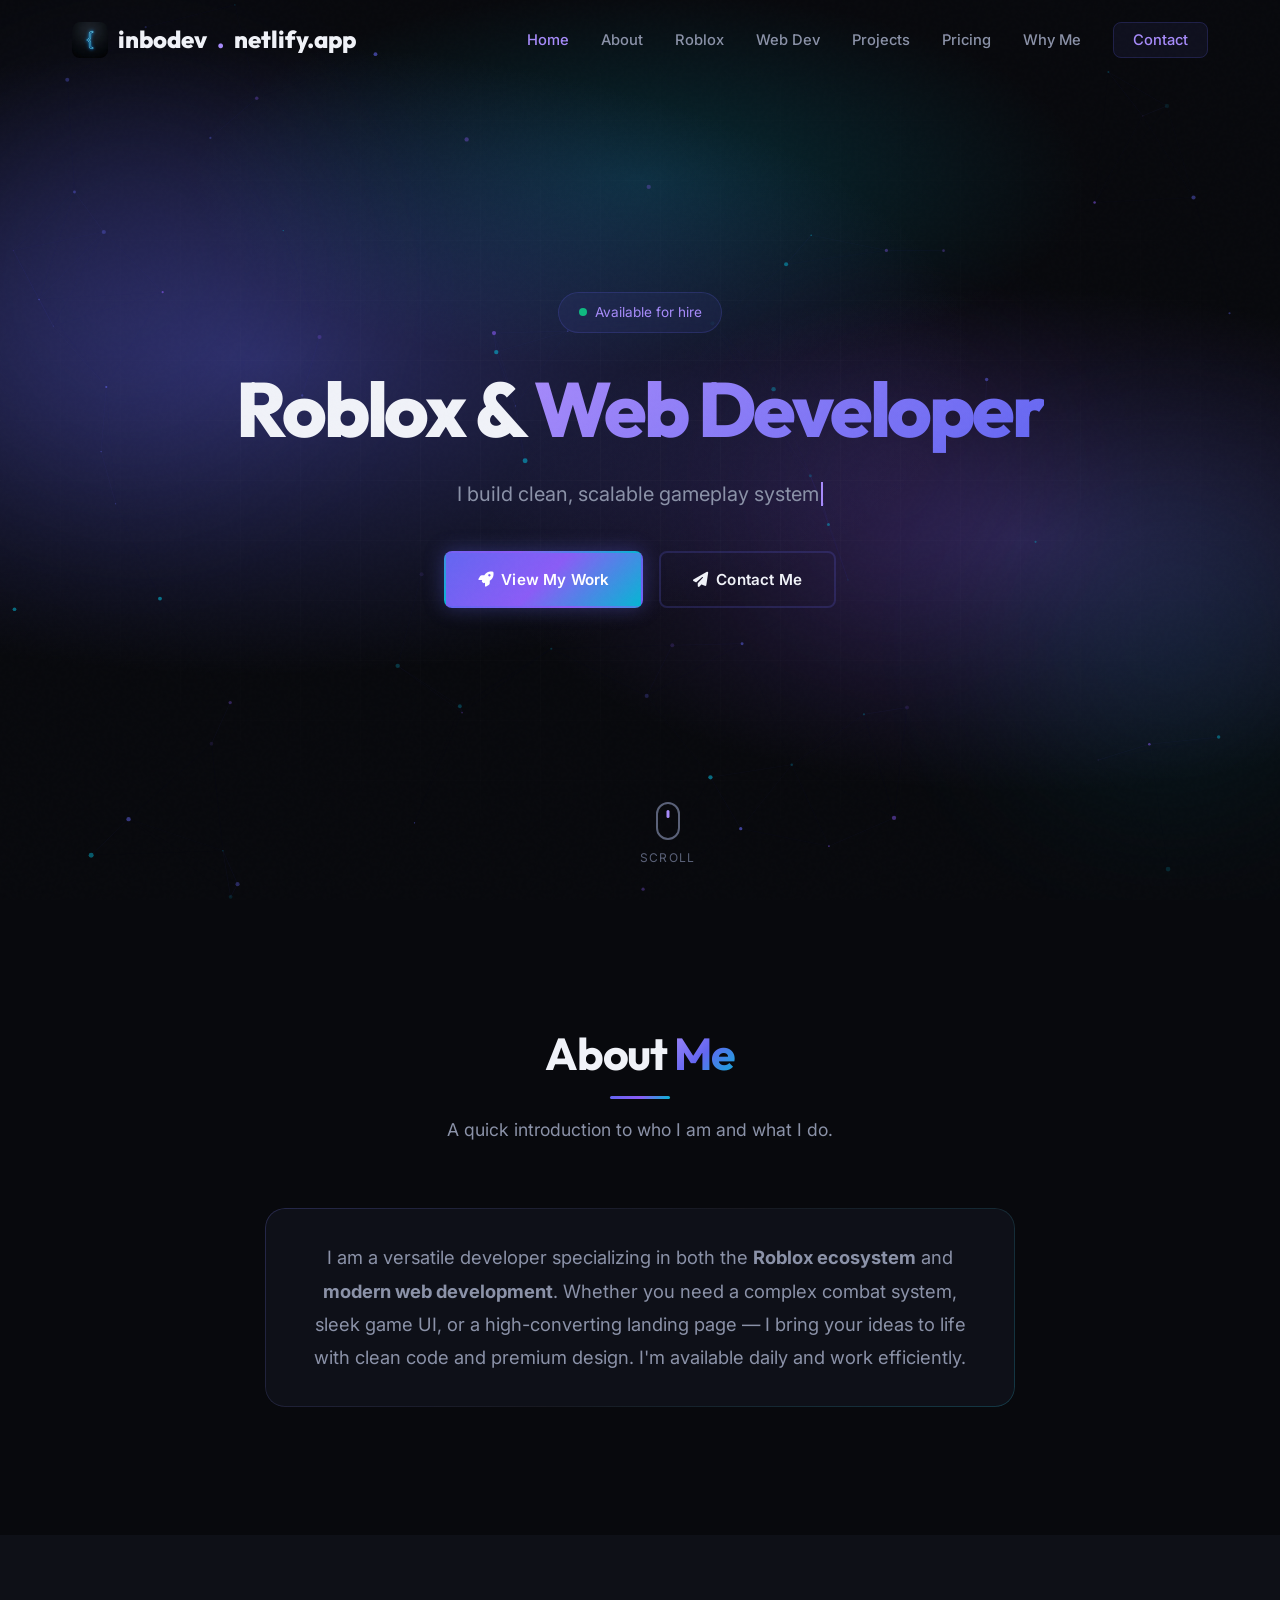
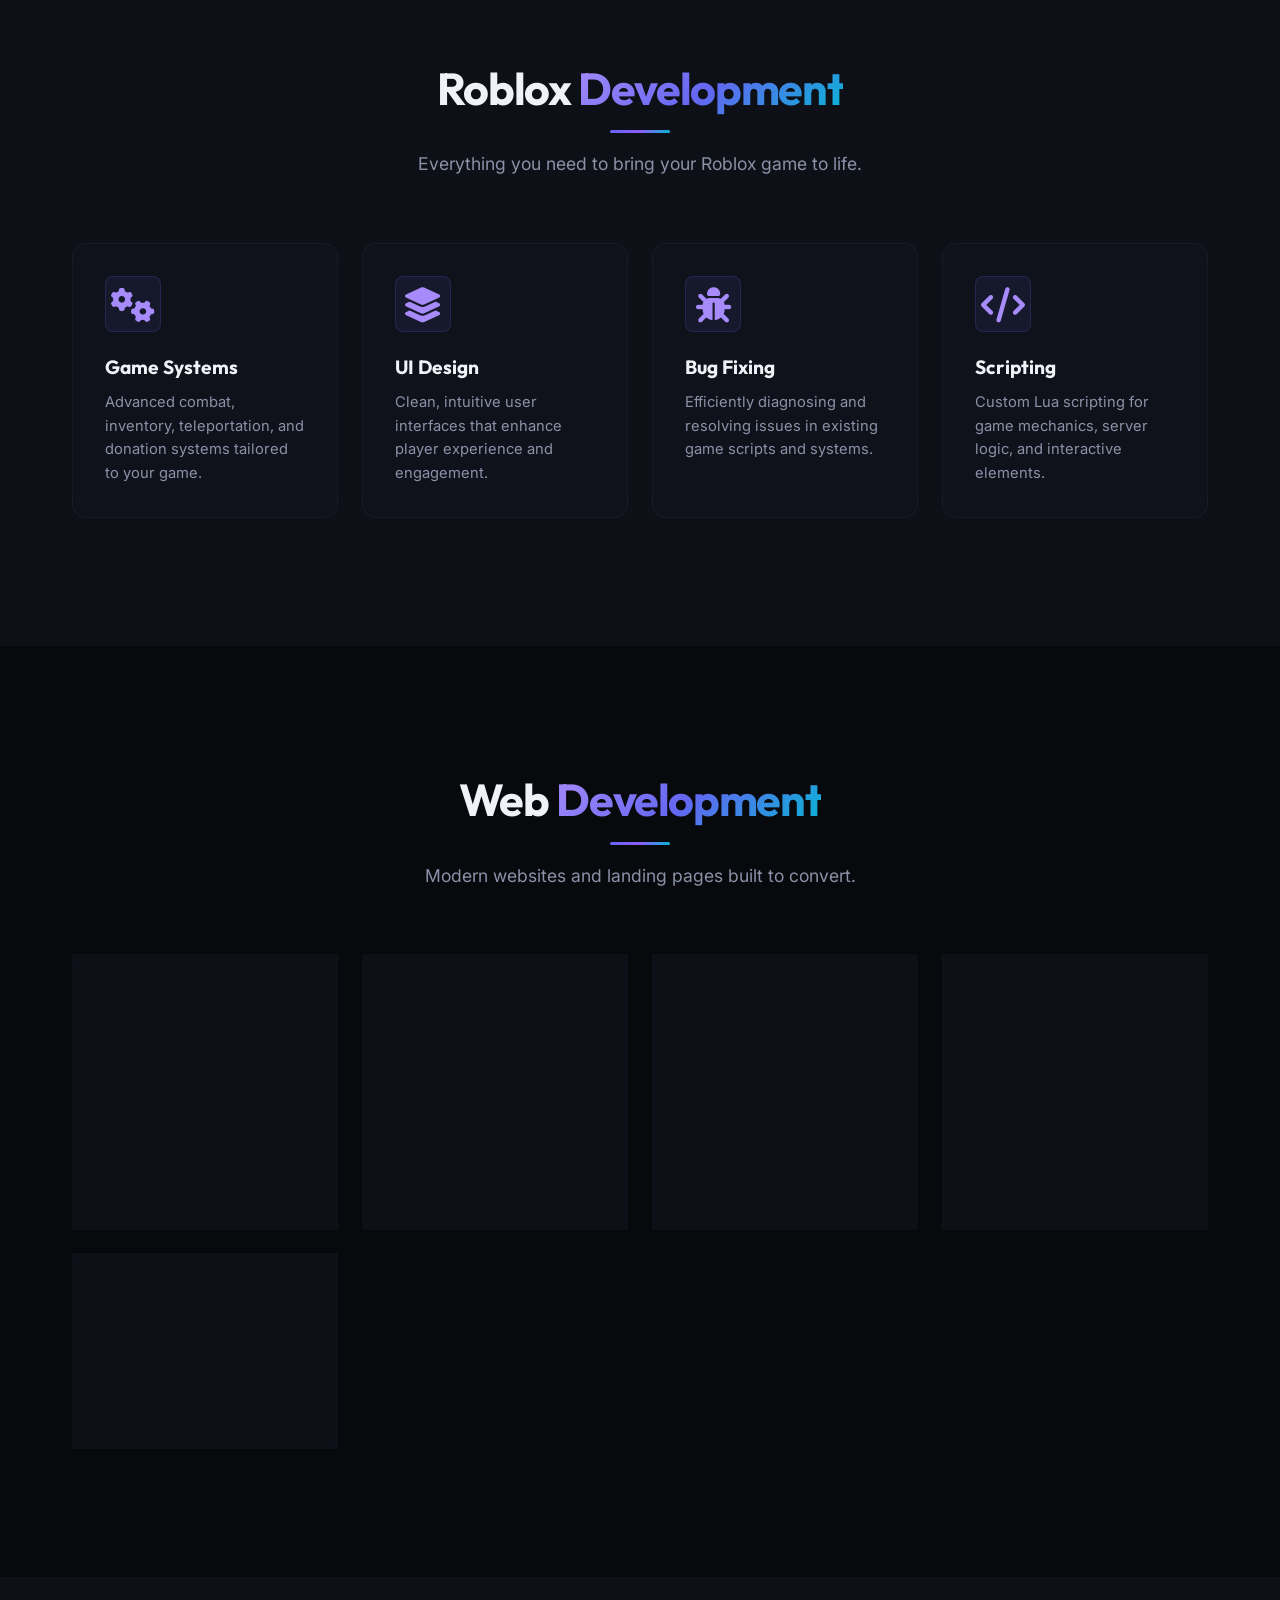
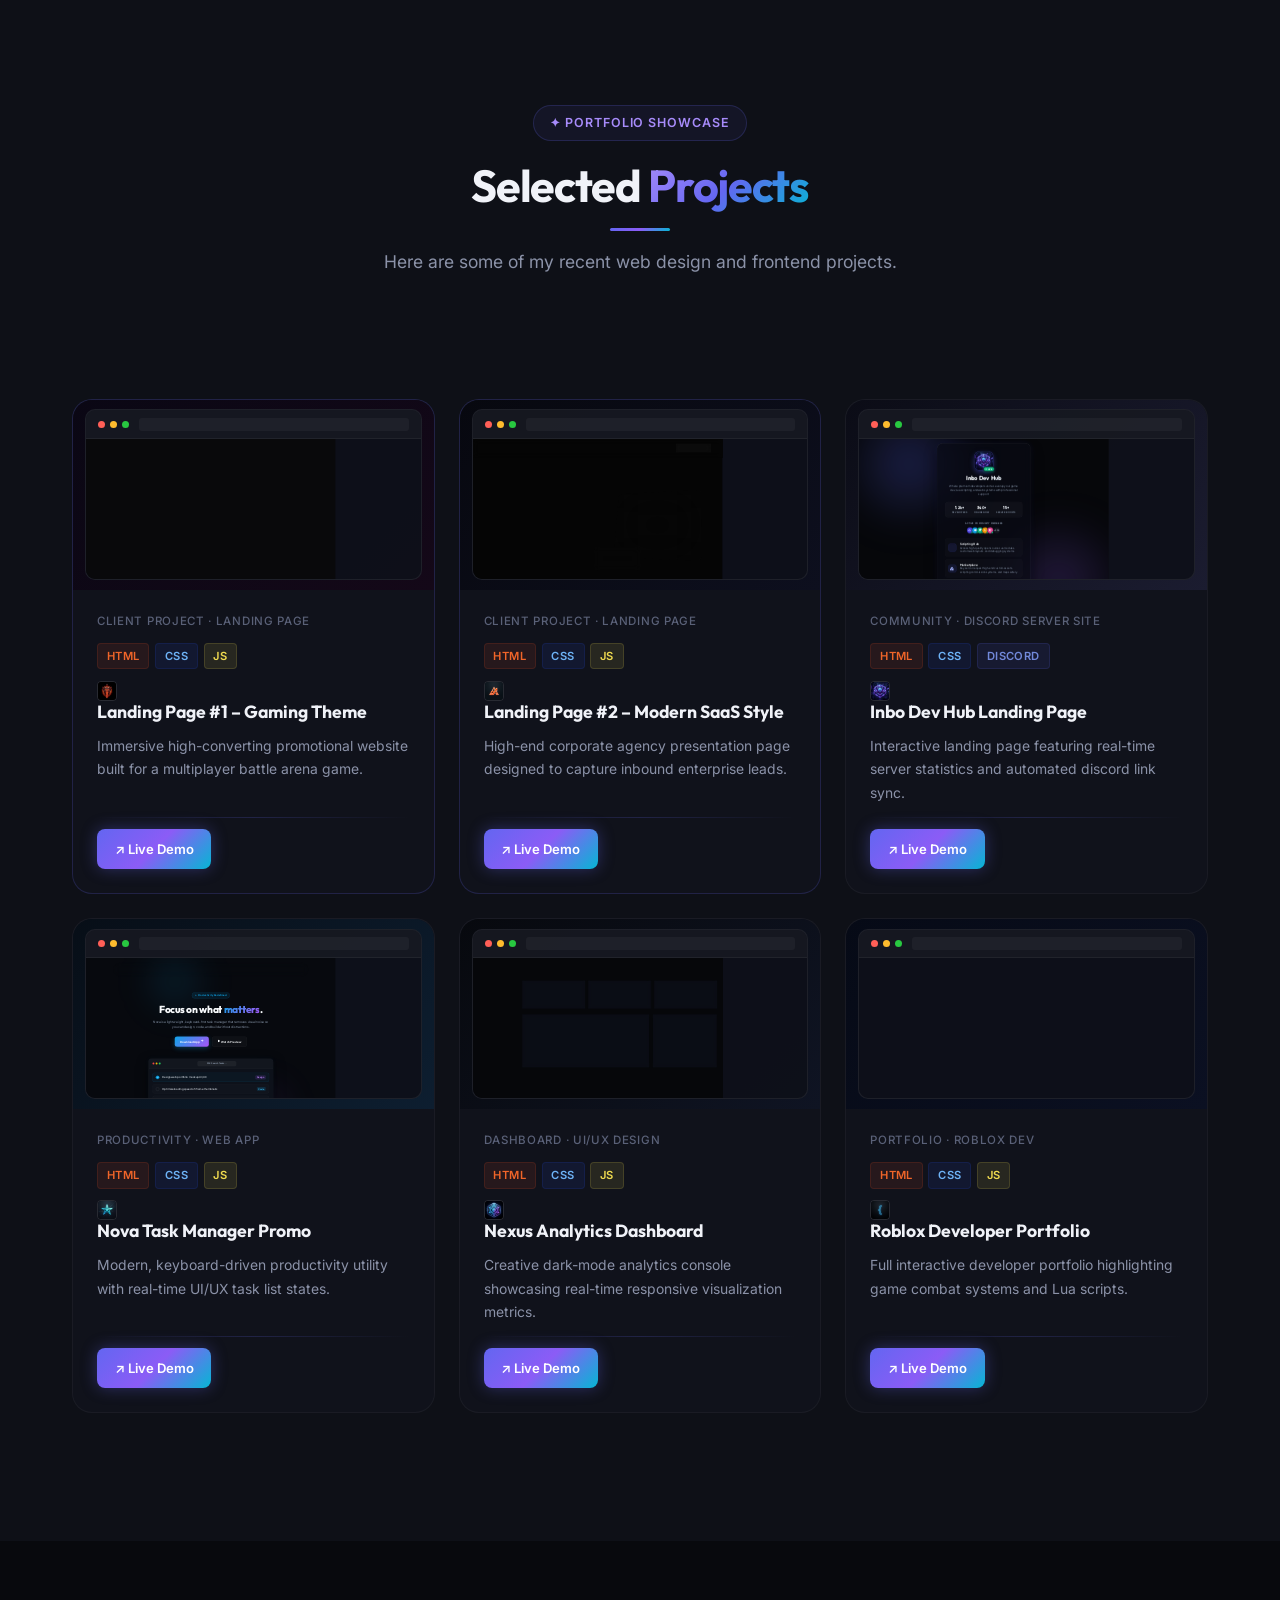
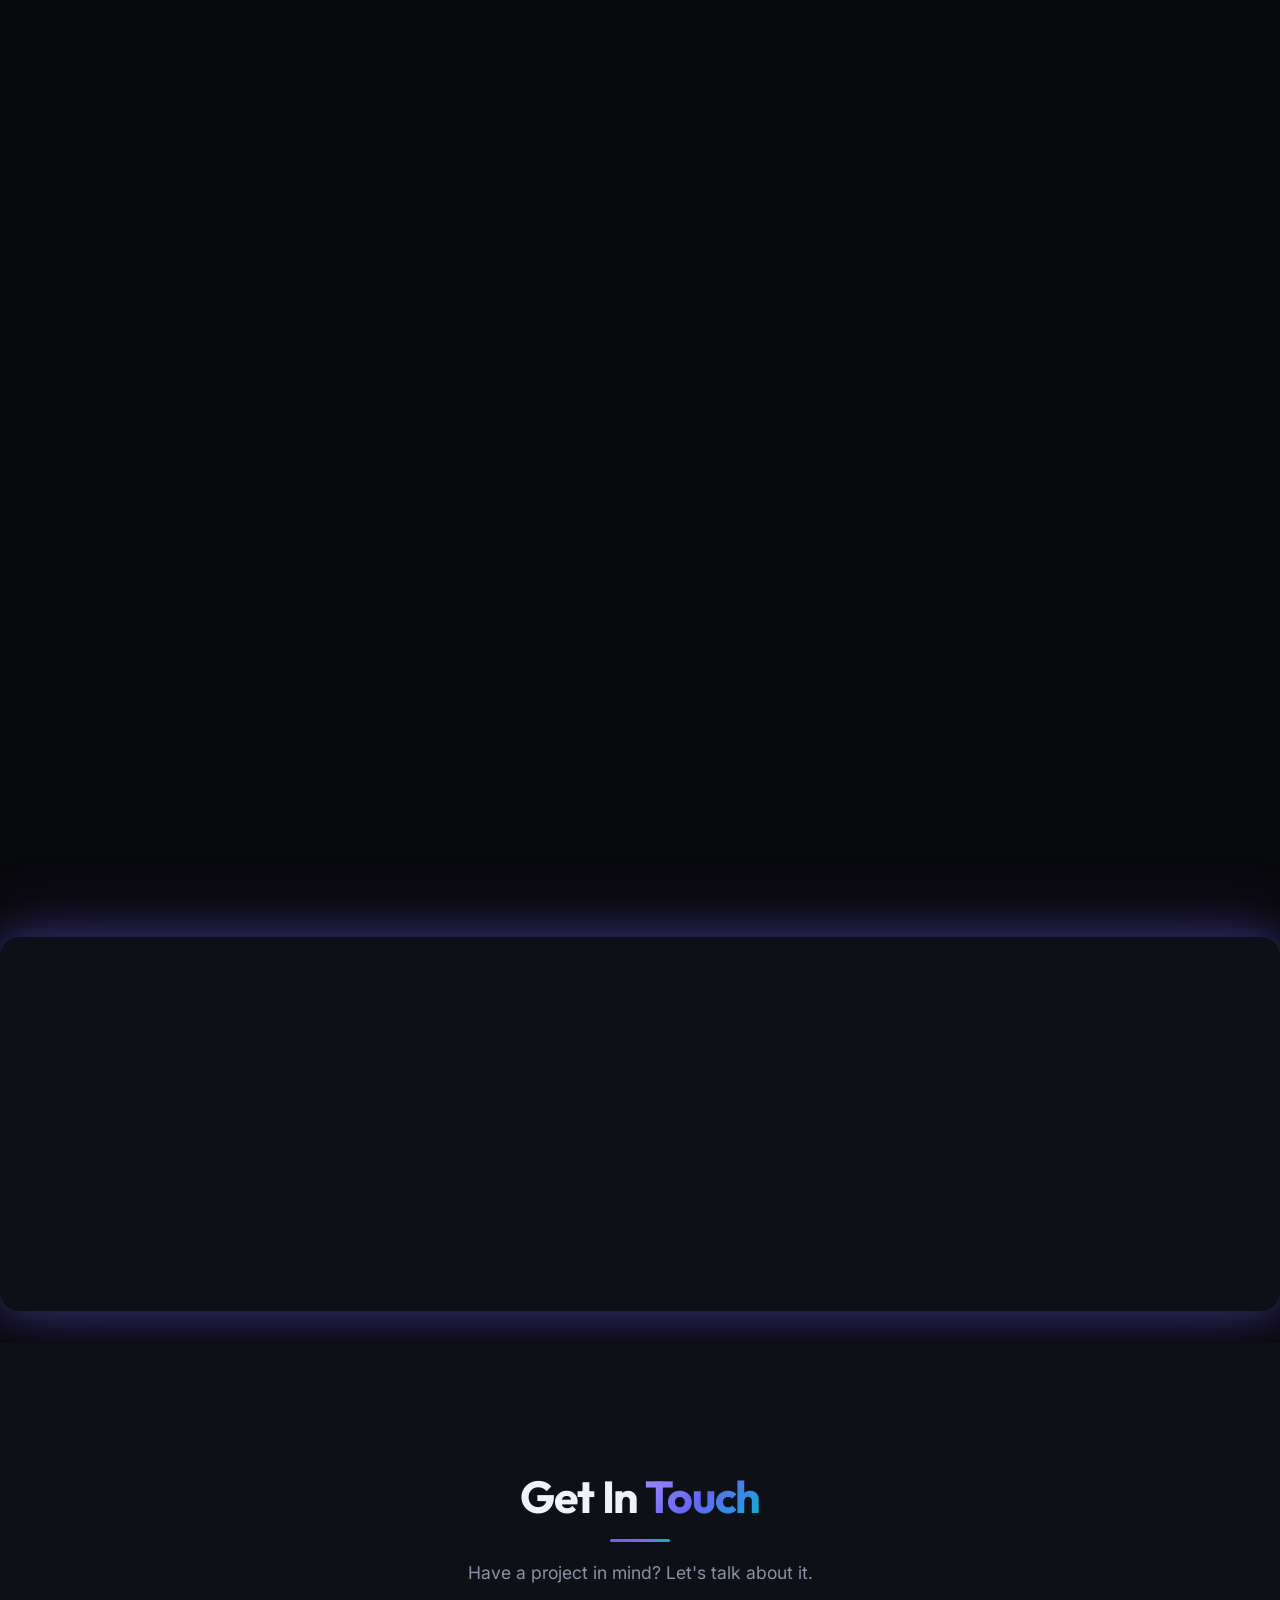
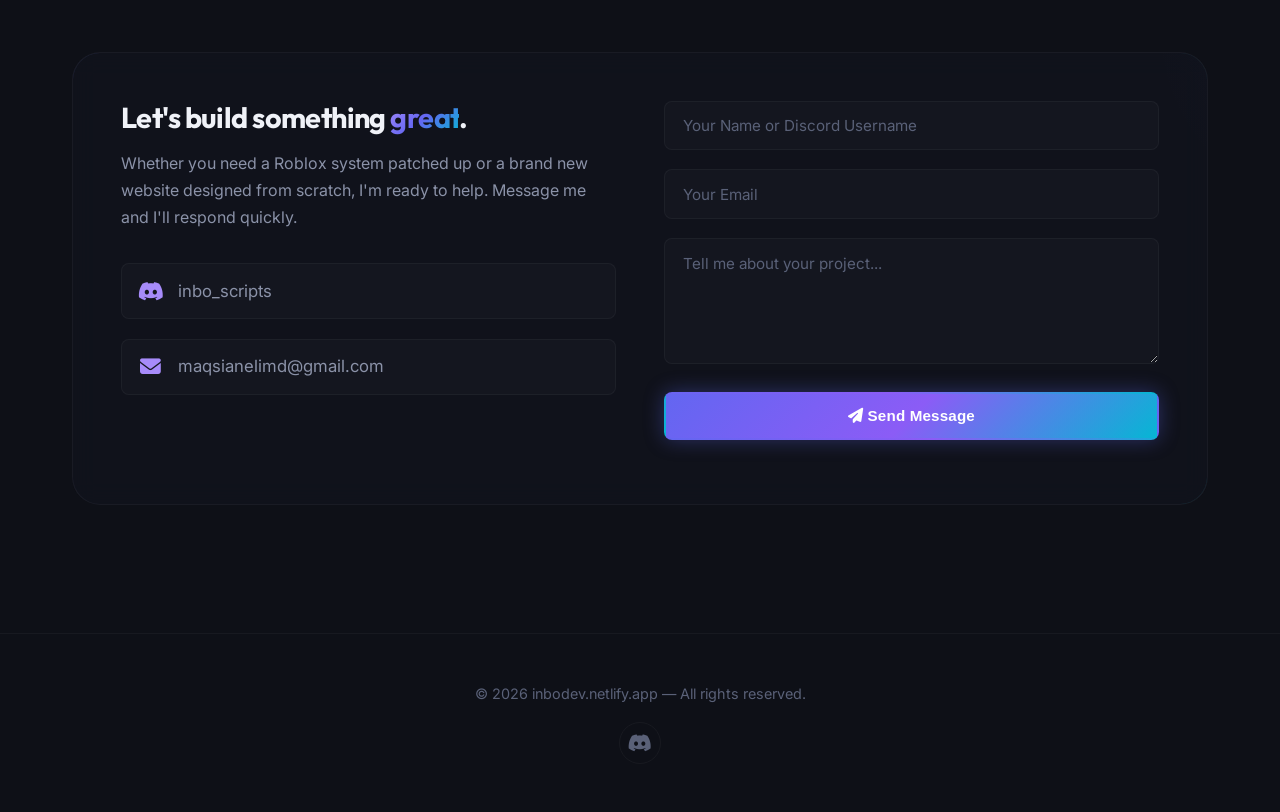
==== commit 3bea978c: "Enhance Why Me section with glassmorphism and icons" ====
--- a/index.html
+++ b/index.html
@@ -4,33 +4,31 @@
     <meta charset="UTF-8">
     <meta name="viewport" content="width=device-width, initial-scale=1.0">
     <meta name="description" content="Professional Roblox & Web Developer — Custom game systems, UI design, and modern landing pages built with precision.">
-    <title>inbo — Roblox & Web Developer</title>
+    <title>inbodev.netlify.app — Roblox & Web Developer</title>
     <link rel="icon" type="image/png" href="assets/portfolio_logo.png">
     <link rel="stylesheet" href="styles.css">
-    <!-- Google Fonts -->
     <link rel="preconnect" href="https://fonts.googleapis.com">
     <link rel="preconnect" href="https://fonts.gstatic.com" crossorigin>
     <link href="https://fonts.googleapis.com/css2?family=Inter:wght@300;400;500;600;700&family=Outfit:wght@400;600;700;800&display=swap" rel="stylesheet">
-    <!-- FontAwesome for Icons -->
     <link rel="stylesheet" href="https://cdnjs.cloudflare.com/ajax/libs/font-awesome/6.4.0/css/all.min.css">
 </head>
 <body>
 
-    <!-- Navigation -->
     <nav class="navbar" id="navbar">
         <div class="nav-container">
             <a href="#home" class="logo">
                 <img src="assets/portfolio_logo.png" alt="Dev Logo">
-                inbo<span class="accent">.</span>dev
+                inbodev<span class="accent">.</span>netlify.app
             </a>
             <ul class="nav-links" id="navLinks">
                 <li><a href="#home">Home</a></li>
-                <li><a href="#about">About</a></li>
-                <li><a href="#roblox">Roblox</a></li>
-                <li><a href="#webdev">Web Dev</a></li>
-                <li><a href="#projects">Projects</a></li>
-                <li><a href="#pricing">Pricing</a></li>
-                <li><a href="#contact" class="btn-nav">Contact</a></li>
+        <li><a href="#about">About</a></li>
+        <li><a href="#roblox">Roblox</a></li>
+        <li><a href="#webdev">Web Dev</a></li>
+        <li><a href="#projects">Projects</a></li>
+        <li><a href="#pricing">Pricing</a></li>
+        <li><a href="#why-me">Why Me</a></li>
+        <li><a href="#contact" class="btn-nav">Contact</a></li>
             </ul>
             <div class="hamburger" id="hamburger">
                 <i class="fas fa-bars"></i>
@@ -38,7 +36,6 @@
         </div>
     </nav>
 
-    <!-- Hero Section -->
     <section id="home" class="hero">
         <canvas id="particles-canvas"></canvas>
         <div class="hero-grid-pattern"></div>
@@ -67,7 +64,6 @@
         </div>
     </section>
 
-    <!-- About Section -->
     <section id="about" class="section">
         <div class="container">
             <h2 class="section-title reveal">About <span class="gradient-text">Me</span></h2>
@@ -80,7 +76,9 @@
         </div>
     </section>
 
-    <!-- Roblox Development Section -->
+
+
+
     <section id="roblox" class="section alt-bg">
         <div class="container">
             <h2 class="section-title reveal">Roblox <span class="gradient-text">Development</span></h2>
@@ -110,7 +108,6 @@
         </div>
     </section>
 
-    <!-- Web Development Section -->
     <section id="webdev" class="section">
         <div class="container">
             <h2 class="section-title reveal">Web <span class="gradient-text">Development</span></h2>
@@ -132,12 +129,12 @@
                     <p>Professional online portfolios to help developers and artists display their best work.</p>
                 </div>
                 <div class="card reveal">
-                    <div class="card-icon"><i class="fas fa-laptop-code"></i></div>
+
                     <h3>Simple HTML/CSS/JS</h3>
                     <p>Fast, lightweight, and fully responsive static websites without the bloat of frameworks.</p>
                 </div>
                 <div class="card reveal">
-                    <div class="card-icon"><i class="fas fa-pen-nib"></i></div>
+
                     <h3>UI/UX Design</h3>
                     <p>Modern, user-centric interface design ensuring a seamless experience across all devices.</p>
                 </div>
@@ -145,151 +142,313 @@
         </div>
     </section>
 
-    <!-- Projects Section -->
     <section id="projects" class="section alt-bg">
         <div class="container">
-            <h2 class="section-title reveal">Selected <span class="gradient-text">Projects</span></h2>
-            <p class="section-subtitle reveal">A showcase of my recent work and live demos.</p>
-            <div class="projects-grid stagger-children">
-                <!-- Roblox Portfolio Spotlight -->
-                <div class="project-card featured-project reveal">
-                    <div class="img-wrapper">
-                        <img src="assets/ib_logo.png" alt="Roblox Portfolio" class="project-img">
-                        <span class="featured-badge"><i class="fas fa-star"></i> Featured</span>
-                        <div class="img-overlay"></div>
-                    </div>
-                    <div class="project-content">
-                        <div class="project-tags">
-                            <span class="tag">Roblox</span>
-                            <span class="tag">Lua</span>
-                            <span class="tag">Systems</span>
-                        </div>
-                        <h3>My Roblox Portfolio</h3>
-                        <p>A comprehensive showcase of my past Roblox development work — combat systems, UI, game mechanics, and more.</p>
-                        <a href="https://saba-dach.github.io/Portfolio/" target="_blank" class="btn btn-outline"><i class="fas fa-external-link-alt"></i> View Portfolio</a>
-                    </div>
-                </div>
-
-                <!-- Elevate Agency -->
-                <div class="project-card reveal">
-                    <div class="img-wrapper">
-                        <img src="assets/elevate_logo.png" alt="Elevate Agency" class="project-img">
-                        <div class="img-overlay"></div>
-                    </div>
-                    <div class="project-content">
-                        <div class="project-tags">
-                            <span class="tag">HTML/CSS</span>
-                            <span class="tag">Landing Page</span>
-                        </div>
-                        <h3>Elevate Digital Agency</h3>
-                        <p>A sleek, modern landing page designed for a creative digital agency with high-conversion layout and CTAs.</p>
-                        <a href="landing1/index.html" target="_blank" class="btn btn-outline"><i class="fas fa-eye"></i> Live Demo</a>
-                    </div>
-                </div>
-
-                <!-- Valor Game -->
-                <div class="project-card reveal">
-                    <div class="img-wrapper">
-                        <img src="assets/valor_logo.png" alt="Valor Game" class="project-img">
-                        <div class="img-overlay"></div>
-                    </div>
-                    <div class="project-content">
-                        <div class="project-tags">
-                            <span class="tag">Game</span>
-                            <span class="tag">Dark Theme</span>
-                            <span class="tag">Immersive</span>
-                        </div>
-                        <h3>Valor Game Landing Page</h3>
-                        <p>An immersive, dark-themed promotional landing page for a multiplayer game with bold aesthetics.</p>
-                        <a href="landing2/index.html" target="_blank" class="btn btn-outline"><i class="fas fa-eye"></i> Live Demo</a>
-                    </div>
-                </div>
-            </div>
-        </div>
-    </section>
-
-<section id="pricing" class="section">
+
+            <div class="projects-eyebrow reveal" style="text-align:center;margin-bottom:2.5rem">
+                <div style="display:inline-flex;align-items:center;gap:0.5rem;padding:0.4rem 1rem;background:rgba(99,102,241,0.07);border:1px solid rgba(99,102,241,0.2);border-radius:50px;font-size:0.78rem;color:var(--accent-3);letter-spacing:0.08em;text-transform:uppercase;font-weight:600;margin-bottom:1.2rem">
+                    ✦ Portfolio Showcase
+                </div>
+                <h2 class="section-title reveal">Selected <span class="gradient-text">Projects</span></h2>
+                <p class="section-subtitle reveal" style="margin-bottom:0">Here are some of my recent web design and frontend projects.</p>
+            </div>
+
+            <div class="project-filters reveal" style="display:flex;justify-content:center;gap:0.5rem;margin-bottom:3rem;flex-wrap:wrap">
+                <button class="proj-filter active" data-filter="all">All Projects</button>
+                <button class="proj-filter" data-filter="landing">Landing Pages</button>
+                <button class="proj-filter" data-filter="ui-apps">Web Apps / UI Projects</button>
+                <button class="proj-filter" data-filter="other-sites">Other Websites</button>
+            </div>
+
+            <div class="projects-grid-new stagger-children" id="projectsGrid">
+
+                <!-- Project 1: Valor Gaming Theme -->
+                <div class="proj-card-new featured reveal" data-cat="landing">
+                    <div class="proj-thumb gaming-thumb">
+                        <div class="mockup-frame-wrap">
+                            <div class="mockup-bar-top">
+                                <div class="dot r"></div>
+                                <div class="dot y"></div>
+                                <div class="dot g"></div>
+                                <div class="mockup-url"></div>
+                            </div>
+                            <div class="iframe-scaler">
+                                <iframe src="landing2/index.html" scrolling="no" tabindex="-1"></iframe>
+                            </div>
+                        </div>
+                        
+                    </div>
+                    <div class="proj-body-new">
+                        <div class="proj-meta">Client Project · Landing Page</div>
+                        <div class="proj-tags-new">
+                            <span class="ptag html">HTML</span>
+                            <span class="ptag css">CSS</span>
+                            <span class="ptag js">JS</span>
+                        </div>
+                        <h3 class="proj-title-new"><img src="assets/valor_logo.png" alt="Valor Logo" style="height: 20px; width: 20px; border-radius: 4px; vertical-align: middle; margin-right: 8px; border: 1px solid rgba(255,255,255,0.1)">Landing Page #1 – Gaming Theme</h3>
+                        <p class="proj-desc-new">Immersive high-converting promotional website built for a multiplayer battle arena game.</p>
+                        <div class="proj-divider"></div>
+                        <div class="proj-actions-new">
+                            <a href="landing2/index.html" target="_blank" class="btn-demo">↗ Live Demo</a>
+                        </div>
+                    </div>
+                </div>
+
+                <!-- Project 2: Elevate SaaS Theme -->
+                <div class="proj-card-new featured reveal" data-cat="landing">
+                    <div class="proj-thumb saas-thumb">
+                        <div class="mockup-frame-wrap">
+                            <div class="mockup-bar-top">
+                                <div class="dot r"></div>
+                                <div class="dot y"></div>
+                                <div class="dot g"></div>
+                                <div class="mockup-url"></div>
+                            </div>
+                            <div class="iframe-scaler">
+                                <iframe src="landing1/index.html" scrolling="no" tabindex="-1"></iframe>
+                            </div>
+                        </div>
+                        
+                    </div>
+                    <div class="proj-body-new">
+                        <div class="proj-meta">Client Project · Landing Page</div>
+                        <div class="proj-tags-new">
+                            <span class="ptag html">HTML</span>
+                            <span class="ptag css">CSS</span>
+                            <span class="ptag js">JS</span>
+                        </div>
+                        <h3 class="proj-title-new"><img src="assets/elevate_logo.png" alt="Elevate Logo" style="height: 20px; width: 20px; border-radius: 4px; vertical-align: middle; margin-right: 8px; border: 1px solid rgba(255,255,255,0.1)">Landing Page #2 – Modern SaaS Style</h3>
+                        <p class="proj-desc-new">High-end corporate agency presentation page designed to capture inbound enterprise leads.</p>
+                        <div class="proj-divider"></div>
+                        <div class="proj-actions-new">
+                            <a href="landing1/index.html" target="_blank" class="btn-demo">↗ Live Demo</a>
+                        </div>
+                    </div>
+                </div>
+
+                <!-- Project 3: Discord Server Site -->
+                <div class="proj-card-new reveal" data-cat="landing">
+                    <div class="proj-thumb discord-thumb">
+                        <div class="mockup-frame-wrap">
+                            <div class="mockup-bar-top">
+                                <div class="dot r"></div>
+                                <div class="dot y"></div>
+                                <div class="dot g"></div>
+                                <div class="mockup-url"></div>
+                            </div>
+                            <div class="iframe-scaler">
+                                <iframe src="discord-site/index.html" scrolling="no" tabindex="-1"></iframe>
+                            </div>
+                        </div>
+                    </div>
+                    <div class="proj-body-new">
+                        <div class="proj-meta">Community · Discord Server Site</div>
+                        <div class="proj-tags-new">
+                            <span class="ptag html">HTML</span>
+                            <span class="ptag css">CSS</span>
+                            <span class="ptag discord-tag">Discord</span>
+                        </div>
+                        <h3 class="proj-title-new"><img src="assets/discord_logo.png" alt="Discord Logo" style="height: 20px; width: 20px; border-radius: 4px; vertical-align: middle; margin-right: 8px; border: 1px solid rgba(255,255,255,0.1)">Inbo Dev Hub Landing Page</h3>
+                        <p class="proj-desc-new">Interactive landing page featuring real-time server statistics and automated discord link sync.</p>
+                        <div class="proj-divider"></div>
+                        <div class="proj-actions-new">
+                            <a href="discord-site/index.html" target="_blank" class="btn-demo">↗ Live Demo</a>
+                        </div>
+                    </div>
+                </div>
+
+                <!-- Project 4: Nova Task Manager -->
+                <div class="proj-card-new reveal" data-cat="ui-apps">
+                    <div class="proj-thumb html-thumb">
+                        <div class="mockup-frame-wrap">
+                            <div class="mockup-bar-top">
+                                <div class="dot r"></div>
+                                <div class="dot y"></div>
+                                <div class="dot g"></div>
+                                <div class="mockup-url"></div>
+                            </div>
+                            <div class="iframe-scaler">
+                                <iframe src="simple-html-css/index.html" scrolling="no" tabindex="-1"></iframe>
+                            </div>
+                        </div>
+                    </div>
+                    <div class="proj-body-new">
+                        <div class="proj-meta">Productivity · Web App</div>
+                        <div class="proj-tags-new">
+                            <span class="ptag html">HTML</span>
+                            <span class="ptag css">CSS</span>
+                            <span class="ptag js">JS</span>
+                        </div>
+                        <h3 class="proj-title-new"><img src="assets/nova_logo.png" alt="Nova Logo" style="height: 20px; width: 20px; border-radius: 4px; vertical-align: middle; margin-right: 8px; border: 1px solid rgba(255,255,255,0.1)">Nova Task Manager Promo</h3>
+                        <p class="proj-desc-new">Modern, keyboard-driven productivity utility with real-time UI/UX task list states.</p>
+                        <div class="proj-divider"></div>
+                        <div class="proj-actions-new">
+                            <a href="simple-html-css/index.html" target="_blank" class="btn-demo">↗ Live Demo</a>
+                        </div>
+                    </div>
+                </div>
+
+                <!-- Project 5: Nexus UI Dashboard -->
+                <div class="proj-card-new reveal" data-cat="ui-apps">
+                    <div class="proj-thumb uiux-thumb">
+                        <div class="mockup-frame-wrap">
+                            <div class="mockup-bar-top">
+                                <div class="dot r"></div>
+                                <div class="dot y"></div>
+                                <div class="dot g"></div>
+                                <div class="mockup-url"></div>
+                            </div>
+                            <div class="iframe-scaler">
+                                <iframe src="ui-ux-design/index.html" scrolling="no" tabindex="-1"></iframe>
+                            </div>
+                        </div>
+                    </div>
+                    <div class="proj-body-new">
+                        <div class="proj-meta">Dashboard · UI/UX Design</div>
+                        <div class="proj-tags-new">
+                            <span class="ptag html">HTML</span>
+                            <span class="ptag css">CSS</span>
+                            <span class="ptag js">JS</span>
+                        </div>
+                        <h3 class="proj-title-new"><img src="assets/nexus_dash_logo.png" alt="Nexus Logo" style="height: 20px; width: 20px; border-radius: 4px; vertical-align: middle; margin-right: 8px; border: 1px solid rgba(255,255,255,0.1)">Nexus Analytics Dashboard</h3>
+                        <p class="proj-desc-new">Creative dark-mode analytics console showcasing real-time responsive visualization metrics.</p>
+                        <div class="proj-divider"></div>
+                        <div class="proj-actions-new">
+                            <a href="ui-ux-design/index.html" target="_blank" class="btn-demo">↗ Live Demo</a>
+                        </div>
+                    </div>
+                </div>
+
+                <!-- Project 6: Roblox Developer Portfolio -->
+                <div class="proj-card-new reveal" data-cat="other-sites">
+                    <div class="proj-thumb roblox-thumb">
+                        <div class="mockup-frame-wrap">
+                            <div class="mockup-bar-top">
+                                <div class="dot r"></div>
+                                <div class="dot y"></div>
+                                <div class="dot g"></div>
+                                <div class="mockup-url"></div>
+                            </div>
+                            <div class="iframe-scaler">
+                                <iframe src="https://saba-dach.github.io/Portfolio/" scrolling="no" tabindex="-1"></iframe>
+                            </div>
+                        </div>
+
+                    </div>
+                    <div class="proj-body-new">
+                        <div class="proj-meta">Portfolio · Roblox Dev</div>
+                        <div class="proj-tags-new">
+                            <span class="ptag html">HTML</span>
+                            <span class="ptag css">CSS</span>
+                            <span class="ptag js">JS</span>
+                        </div>
+                        <h3 class="proj-title-new"><img src="assets/portfolio_logo.png" alt="Dev Logo" style="height: 20px; width: 20px; border-radius: 4px; vertical-align: middle; margin-right: 8px; border: 1px solid rgba(255,255,255,0.1)">Roblox Developer Portfolio</h3>
+                        <p class="proj-desc-new">Full interactive developer portfolio highlighting game combat systems and Lua scripts.</p>
+                        <div class="proj-divider"></div>
+                        <div class="proj-actions-new">
+                            <a href="https://saba-dach.github.io/Portfolio/" target="_blank" class="btn-demo">↗ Live Demo</a>
+
+                        </div>
+                    </div>
+                </div>
+
+            </div>
+        </div>
+    </section>
+
+    <section id="pricing" class="section">
+        <div class="container">
+            <h2 class="section-title reveal">Services & <span class="gradient-text">Pricing</span></h2>
+            <p class="section-subtitle reveal">Transparent pricing — no hidden fees, no surprises.</p>
+
+            <div class="pricing-grid stagger-children">
+
+                <div class="price-card reveal">
+                    <div class="price-icon-wrap"><i class="fas fa-bug"></i></div>
+                    <h3>Bug Fixes</h3>
+                    <div class="price">
+                        <small>Starting at</small>
+                        <span>$10</span>
+                        <small class="price-unit">per fix</small>
+                    </div>
+                    <ul>
+                        <li><i class="fas fa-check"></i> Script diagnosis</li>
+                        <li><i class="fas fa-check"></i> Quick turnaround</li>
+                        <li><i class="fas fa-check"></i> Minor adjustments</li>
+                    </ul>
+                    <a href="#contact" class="btn btn-secondary btn-block price-cta">Get Started</a>
+                </div>
+
+                <div class="price-card popular reveal">
+                    <div class="badge">Most Popular</div>
+                    <div class="price-icon-wrap popular-icon"><i class="fas fa-cogs"></i></div>
+                    <h3>Small Systems</h3>
+                    <div class="price">
+                        <span>$20 – $50</span>
+                        <small class="price-unit">per system</small>
+                    </div>
+                    <ul>
+                        <li><i class="fas fa-check"></i> Custom mechanics</li>
+                        <li><i class="fas fa-check"></i> UI integration</li>
+                        <li><i class="fas fa-check"></i> Combat / inventory</li>
+                        <li><i class="fas fa-check"></i> Revisions included</li>
+                    </ul>
+                    <a href="#contact" class="btn btn-primary btn-block price-cta">Get Started</a>
+                </div>
+
+                <div class="price-card reveal">
+                    <div class="price-icon-wrap"><i class="fas fa-rocket"></i></div>
+                    <h3>Landing Pages</h3>
+                    <div class="price">
+                        <span>$40 – $100</span>
+                        <small class="price-unit">per page</small>
+                    </div>
+                    <ul>
+                        <li><i class="fas fa-check"></i> Modern design</li>
+                        <li><i class="fas fa-check"></i> Fully responsive</li>
+                        <li><i class="fas fa-check"></i> SEO friendly</li>
+                        <li><i class="fas fa-check"></i> Fast delivery</li>
+                    </ul>
+                    <a href="#contact" class="btn btn-secondary btn-block price-cta">Get Started</a>
+                </div>
+
+                <div class="price-card reveal">
+                    <div class="price-icon-wrap"><i class="fas fa-laptop-code"></i></div>
+                    <h3>Full Websites</h3>
+                    <div class="price">
+                        <small>Starting at</small>
+                        <span>$150</span>
+                        <small class="price-unit">per project</small>
+                    </div>
+                    <ul>
+                        <li><i class="fas fa-check"></i> Multiple pages</li>
+                        <li><i class="fas fa-check"></i> Custom animations</li>
+                        <li><i class="fas fa-check"></i> Premium aesthetic</li>
+                        <li><i class="fas fa-check"></i> Ongoing support</li>
+                    </ul>
+                    <a href="#contact" class="btn btn-secondary btn-block price-cta">Get Started</a>
+                </div>
+
+            </div>
+
+            <p class="pricing-note reveal">
+                <i class="fas fa-lock"></i> 50% upfront, 50% on delivery — or pay 100% upfront. You choose.
+            </p>
+        </div>
+    </section>
+<section id="why-me" class="section alt-bg">
     <div class="container">
-        <h2 class="section-title reveal">Services & <span class="gradient-text">Pricing</span></h2>
-        <p class="section-subtitle reveal">Transparent pricing — no hidden fees, no surprises.</p>
-
-        <div class="pricing-grid stagger-children">
-
-            <div class="price-card reveal">
-                <div class="price-icon-wrap"><i class="fas fa-bug"></i></div>
-                <h3>Bug Fixes</h3>
-                <div class="price">
-                    <small>Starting at</small>
-                    <span>$10</span>
-                    <small class="price-unit">per fix</small>
-                </div>
-                <ul>
-                    <li><i class="fas fa-check"></i> Script diagnosis</li>
-                    <li><i class="fas fa-check"></i> Quick turnaround</li>
-                    <li><i class="fas fa-check"></i> Minor adjustments</li>
-                </ul>
-                <a href="#contact" class="btn btn-secondary btn-block price-cta">Get Started</a>
-            </div>
-
-            <div class="price-card popular reveal">
-                <div class="badge">Most Popular</div>
-                <div class="price-icon-wrap popular-icon"><i class="fas fa-cogs"></i></div>
-                <h3>Small Systems</h3>
-                <div class="price">
-                    <span>$20 – $50</span>
-                    <small class="price-unit">per system</small>
-                </div>
-                <ul>
-                    <li><i class="fas fa-check"></i> Custom mechanics</li>
-                    <li><i class="fas fa-check"></i> UI integration</li>
-                    <li><i class="fas fa-check"></i> Combat / inventory</li>
-                    <li><i class="fas fa-check"></i> Revisions included</li>
-                </ul>
-                <a href="#contact" class="btn btn-primary btn-block price-cta">Get Started</a>
-            </div>
-
-            <div class="price-card reveal">
-                <div class="price-icon-wrap"><i class="fas fa-rocket"></i></div>
-                <h3>Landing Pages</h3>
-                <div class="price">
-                    <span>$40 – $100</span>
-                    <small class="price-unit">per page</small>
-                </div>
-                <ul>
-                    <li><i class="fas fa-check"></i> Modern design</li>
-                    <li><i class="fas fa-check"></i> Fully responsive</li>
-                    <li><i class="fas fa-check"></i> SEO friendly</li>
-                    <li><i class="fas fa-check"></i> Fast delivery</li>
-                </ul>
-                <a href="#contact" class="btn btn-secondary btn-block price-cta">Get Started</a>
-            </div>
-
-            <div class="price-card reveal">
-                <div class="price-icon-wrap"><i class="fas fa-laptop-code"></i></div>
-                <h3>Full Websites</h3>
-                <div class="price">
-                    <small>Starting at</small>
-                    <span>$150</span>
-                    <small class="price-unit">per project</small>
-                </div>
-                <ul>
-                    <li><i class="fas fa-check"></i> Multiple pages</li>
-                    <li><i class="fas fa-check"></i> Custom animations</li>
-                    <li><i class="fas fa-check"></i> Premium aesthetic</li>
-                    <li><i class="fas fa-check"></i> Ongoing support</li>
-                </ul>
-                <a href="#contact" class="btn btn-secondary btn-block price-cta">Get Started</a>
-            </div>
-
-        </div>
-
-<p class="pricing-note reveal">
-    <i class="fas fa-lock"></i> 50% upfront, 50% on delivery — or pay 100% upfront. You choose.
-</p>
+        <h2 class="section-title reveal">Why <span class="gradient-text">Me</span></h2>
+        <p class="section-subtitle reveal">What sets my services apart.</p>
+        <ul class="why-list reveal">
+    <li><i class="fas fa-check"></i> Clean modern design</li>
+    <li><i class="fas fa-check"></i> Fast delivery</li>
+    <li><i class="fas fa-check"></i> Responsive design (mobile + desktop)</li>
+    <li><i class="fas fa-check"></i> Free revisions</li>
+</ul>
     </div>
 </section>
 
-    <!-- Contact Section -->
     <section id="contact" class="section alt-bg">
         <div class="container">
             <h2 class="section-title reveal">Get In <span class="gradient-text">Touch</span></h2>
@@ -299,40 +458,40 @@
                     <h3>Let's build something <span class="gradient-text">great</span>.</h3>
                     <p>Whether you need a Roblox system patched up or a brand new website designed from scratch, I'm ready to help. Message me and I'll respond quickly.</p>
                     <div class="contact-details">
-                        <div class="contact-item">
+                        <a href="https://discord.com/users/1481990642174263462" target="_blank" class="contact-item" style="text-decoration:none;cursor:pointer;">
                             <i class="fab fa-discord"></i>
                             <span>inbo_scripts</span>
-                        </div>
+                        </a>
                         <div class="contact-item">
                             <i class="fas fa-envelope"></i>
                             <span>maqsianelimd@gmail.com</span>
                         </div>
                     </div>
                 </div>
-<form class="contact-form" id="contactForm" action="https://formsubmit.co/maqsianelimd@gmail.com" method="POST">
-    <input type="hidden" name="_subject" value="New message from inbo.dev portfolio">
-    <input type="hidden" name="_captcha" value="false">
-    <input type="hidden" name="_template" value="table">
-    <input type="hidden" name="_next" value="thanks">
-    <div class="form-group">
-        <input type="text" name="name" id="name" placeholder="Your Name or Discord Username" required>
-    </div>
-    <div class="form-group">
-        <input type="email" name="email" id="email" placeholder="Your Email" required>
-    </div>
-    <div class="form-group">
-        <textarea name="message" id="message" rows="5" placeholder="Tell me about your project..." required></textarea>
-    </div>
-    <button type="submit" class="btn btn-primary btn-block"><i class="fas fa-paper-plane"></i> Send Message</button>
-    <div id="formMessage" class="form-message"></div>
-</form>
+                <form class="contact-form" id="contactForm" action="https://formsubmit.co/maqsianelimd@gmail.com" method="POST">
+                    <input type="hidden" name="_subject" value="New message from inbodev.netlify.app portfolio">
+                    <input type="hidden" name="_captcha" value="false">
+                    <input type="hidden" name="_template" value="table">
+                    <input type="hidden" name="_next" value="thanks">
+                    <div class="form-group">
+                        <input type="text" name="name" id="name" placeholder="Your Name or Discord Username" required>
+                    </div>
+                    <div class="form-group">
+                        <input type="email" name="email" id="email" placeholder="Your Email" required>
+                    </div>
+                    <div class="form-group">
+                        <textarea name="message" id="message" rows="5" placeholder="Tell me about your project..." required></textarea>
+                    </div>
+                    <button type="submit" class="btn btn-primary btn-block"><i class="fas fa-paper-plane"></i> Send Message</button>
+                    <div id="formMessage" class="form-message"></div>
+                </form>
             </div>
         </div>
     </section>
 
     <footer>
         <div class="container">
-            <p>&copy; 2026 inbo.dev — All rights reserved.</p>
+            <p>&copy; 2026 inbodev.netlify.app — All rights reserved.</p>
             <div class="social-links">
                 <a href="https://discord.com/users/1481990642174263462" target="_blank" aria-label="Discord"><i class="fab fa-discord"></i></a>
             </div>
@@ -341,4 +500,4 @@
 
     <script src="script.js"></script>
 </body>
-</html>
+</html>
--- a/styles.css
+++ b/styles.css
@@ -383,7 +383,14 @@
     color: var(--text-secondary);
     position: relative;
     padding: 0.25rem 0;
-}
+    transition: color var(--transition-base), transform var(--transition-base);
+}
+
+.nav-links a:hover {
+    color: var(--text-primary);
+    transform: scale(1.05);
+}
+
 
 .nav-links a::after {
     content: '';
@@ -759,7 +766,7 @@
 }
 
 .card:hover::before {
-    background: linear-gradient(135deg, var(--accent-1), var(--accent-2), var(--accent-4));
+    background: radial-gradient(180px circle at var(--mouse-x, 0px) var(--mouse-y, 0px), var(--accent-2) 0%, rgba(99, 102, 241, 0.4) 50%, transparent 100%);
 }
 
 /* Glow effect on hover */
@@ -783,7 +790,7 @@
 .card:hover {
     transform: translateY(-8px);
     box-shadow: var(--shadow-lg);
-    background: var(--bg-card-hover);
+    background: radial-gradient(400px circle at var(--mouse-x, 0px) var(--mouse-y, 0px), rgba(99, 102, 241, 0.12), transparent 70%), var(--bg-card-hover);
 }
 
 .card-icon {
@@ -973,13 +980,14 @@
 }
 
 .price-card:hover::after {
-    background: linear-gradient(135deg, var(--accent-1), var(--accent-2));
+    background: radial-gradient(180px circle at var(--mouse-x, 0px) var(--mouse-y, 0px), var(--accent-2) 0%, rgba(99, 102, 241, 0.4) 50%, transparent 100%);
 }
 
 .price-card:hover {
     transform: translateY(-6px);
     box-shadow: var(--shadow-lg);
     border-color: var(--border-accent);
+    background: radial-gradient(400px circle at var(--mouse-x, 0px) var(--mouse-y, 0px), rgba(99, 102, 241, 0.12), transparent 70%), var(--bg-card-hover);
 }
 
 .price-card.popular {
@@ -1448,3 +1456,280 @@
     margin-left: auto;
     margin-right: auto;
 }
+
+
+/* ============================================
+   PROJECTS — Upgraded v2
+   ============================================ */
+
+.projects-grid-new {
+    display: grid;
+    grid-template-columns: repeat(3, 1fr);
+    gap: 1.5rem;
+}
+
+/* Filter buttons */
+.proj-filter {
+    padding: 0.5rem 1.2rem;
+    border-radius: 50px;
+    font-size: 0.82rem;
+    font-weight: 600;
+    cursor: pointer;
+    border: 1px solid var(--border-accent);
+    background: transparent;
+    color: var(--text-secondary);
+    transition: all 0.25s ease;
+    font-family: var(--font-body);
+    letter-spacing: 0.02em;
+}
+.proj-filter:hover { color: var(--text-primary); border-color: var(--accent-2); }
+.proj-filter.active {
+    background: var(--gradient-accent);
+    border-color: transparent;
+    color: #fff;
+    box-shadow: 0 0 20px var(--glow-accent);
+}
+
+/* Cards */
+.proj-card-new {
+    background: var(--bg-card);
+    border: 1px solid var(--border-subtle);
+    border-radius: var(--radius-lg);
+    overflow: hidden;
+    display: flex;
+    flex-direction: column;
+    position: relative;
+    transition: transform 0.35s var(--ease-out-expo), box-shadow 0.35s ease, border-color 0.35s ease;
+    cursor: pointer;
+}
+.proj-card-new::before {
+    content: '';
+    position: absolute;
+    inset: -1px;
+    border-radius: var(--radius-lg);
+    padding: 1px;
+    background: linear-gradient(135deg, transparent, transparent);
+    mask: linear-gradient(#fff 0 0) content-box, linear-gradient(#fff 0 0);
+    mask-composite: exclude;
+    -webkit-mask-composite: xor;
+    pointer-events: none;
+    transition: background var(--transition-base);
+    z-index: 5;
+}
+.proj-card-new:hover::before {
+    background: radial-gradient(180px circle at var(--mouse-x, 0px) var(--mouse-y, 0px), var(--accent-2) 0%, rgba(99, 102, 241, 0.4) 50%, transparent 100%);
+}
+.proj-card-new:hover {
+    transform: translateY(-10px);
+    box-shadow: 0 28px 60px rgba(0,0,0,0.5), 0 0 40px var(--glow-accent);
+    border-color: rgba(99,102,241,0.35);
+    background: radial-gradient(400px circle at var(--mouse-x, 0px) var(--mouse-y, 0px), rgba(99, 102, 241, 0.12), transparent 70%), var(--bg-card-hover);
+}
+.proj-card-new.featured { border-color: var(--border-accent); }
+
+.proj-thumb {
+    position: relative;
+    height: 190px;
+    overflow: hidden;
+    background: linear-gradient(135deg, #07080f, #0e1020);
+    padding: 0.75rem;       /* tighter padding around the window frame */
+    display: flex;
+    align-items: center;
+    justify-content: center;
+}
+.gaming-thumb { background: linear-gradient(135deg, #0a0714, #140818); }
+.saas-thumb  { background: linear-gradient(135deg, #07080f, #0d0f1e); }
+.roblox-thumb{ background: linear-gradient(135deg, #060a16, #0b1022); }
+.discord-thumb { background: linear-gradient(135deg, #0b0c16, #1b1c30); }
+.html-thumb { background: linear-gradient(135deg, #070e17, #0d1e30); }
+.uiux-thumb { background: linear-gradient(135deg, #07090e, #0f1423); }
+
+.thumb-mockup { width: 100%; max-width: 260px; transition: transform 0.6s var(--ease-out-expo); }
+.proj-card-new:hover .thumb-mockup { transform: scale(1.04) translateY(-4px); }
+
+.mockup-window {
+    background: rgba(16, 18, 30, 0.95);
+    border: 1px solid rgba(255,255,255,0.07);
+    border-radius: 10px;
+    overflow: hidden;
+}
+.mockup-bar {
+    background: rgba(255,255,255,0.03);
+    padding: 0.45rem 0.7rem;
+    display: flex;
+    gap: 5px;
+    align-items: center;
+    border-bottom: 1px solid rgba(255,255,255,0.04);
+}
+.dot { width: 7px; height: 7px; border-radius: 50%; }
+.dot.r { background: #ff5f57; } .dot.y { background: #febc2e; } .dot.g { background: #28c840; }
+.mockup-url {
+    flex: 1;
+    background: rgba(255,255,255,0.04);
+    border-radius: 3px;
+    height: 13px;
+    margin-left: 5px;
+}
+.mockup-body { padding: 0.7rem; display: flex; flex-direction: column; gap: 0.45rem; }
+.mock-accent-bar { height: 3px; border-radius: 2px; background: linear-gradient(90deg, #7c3aed, #dc2626); }
+.mock-hero-blk {
+    height: 56px; border-radius: 6px;
+    background: var(--gradient-accent);
+    opacity: 0.85;
+}
+.gaming-hero { background: linear-gradient(135deg, #7c3aed, #dc2626); opacity: 0.9; }
+.mock-line {
+    height: 8px; border-radius: 3px;
+    background: rgba(255,255,255,0.12);
+}
+.mock-line.wide { width: 80%; }
+.mock-line.narrow { width: 55%; }
+.mock-btns { display: flex; gap: 6px; }
+.mock-btn {
+    height: 20px; width: 72px; border-radius: 5px;
+    background: var(--gradient-accent);
+    opacity: 0.75;
+}
+.gaming-btn { background: linear-gradient(135deg, #7c3aed, #dc2626); }
+.mock-btn.ghost { background: rgba(255,255,255,0.04); border: 1px solid rgba(255,255,255,0.08); width: 55px; }
+.mock-cards-row { display: grid; grid-template-columns: 1fr 1fr 1fr; gap: 4px; }
+.mock-mini-card {
+    height: 22px; border-radius: 4px;
+    background: rgba(255,255,255,0.03);
+    border: 1px solid rgba(99,102,241,0.12);
+}
+
+/* Badges */
+.proj-badge {
+    position: absolute; top: 0.9rem; right: 0.9rem;
+    padding: 0.25rem 0.7rem;
+    border-radius: 50px;
+    font-size: 0.7rem; font-weight: 700;
+    letter-spacing: 0.06em; text-transform: uppercase; z-index: 2;
+}
+.featured-b { background: var(--gradient-accent); color: #fff; }
+.live-b { background: rgba(16,185,129,0.12); color: #10b981; border: 1px solid rgba(16,185,129,0.25); }
+
+/* Body */
+.proj-body-new {
+    padding: 1.4rem 1.5rem 1.5rem;
+    flex: 1; display: flex; flex-direction: column; gap: 0.7rem;
+}
+.proj-meta { font-size: 0.72rem; color: var(--text-muted); font-weight: 500; letter-spacing: 0.06em; text-transform: uppercase; }
+.proj-tags-new { display: flex; flex-wrap: wrap; gap: 0.35rem; }
+.ptag {
+    padding: 0.18rem 0.55rem; border-radius: 4px;
+    font-size: 0.7rem; font-weight: 600;
+    letter-spacing: 0.04em; text-transform: uppercase;
+}
+.ptag.html { background: rgba(228,77,38,0.1); color: #f06529; border: 1px solid rgba(228,77,38,0.15); }
+.ptag.css  { background: rgba(38,77,228,0.1); color: #6eb3f7; border: 1px solid rgba(38,77,228,0.15); }
+.ptag.js   { background: rgba(240,219,79,0.1); color: #f0db4f; border: 1px solid rgba(240,219,79,0.15); }
+.ptag.roblox { background: rgba(6,182,212,0.1); color: var(--accent-4); border: 1px solid rgba(6,182,212,0.15); }
+.ptag.lua    { background: rgba(99,102,241,0.1); color: var(--accent-3); border: 1px solid rgba(99,102,241,0.15); }
+.ptag.design { background: rgba(139,92,246,0.1); color: #c4b5fd; border: 1px solid rgba(139,92,246,0.15); }
+.ptag.discord-tag { background: rgba(88,101,242,0.1); color: #7289da; border: 1px solid rgba(88,101,242,0.15); }
+
+.proj-title-new { font-family: var(--font-heading); font-size: 1.1rem; font-weight: 700; color: var(--text-primary); line-height: 1.3; }
+.proj-desc-new  { font-size: 0.87rem; color: var(--text-secondary); line-height: 1.7; flex: 1; }
+.proj-divider   { height: 1px; background: linear-gradient(90deg, transparent, var(--border-accent), transparent); }
+
+/* Action buttons */
+.proj-actions-new { display: flex; gap: 0.6rem; }
+.btn-demo {
+    display: inline-flex; align-items: center; gap: 0.4rem;
+    padding: 0.55rem 1.1rem; border-radius: var(--radius-sm);
+    font-size: 0.82rem; font-weight: 600;
+    background: var(--gradient-accent); color: #fff;
+    border: none; text-decoration: none;
+    box-shadow: 0 0 16px var(--glow-accent);
+    transition: all 0.2s ease;
+}
+.btn-demo:hover { filter: brightness(1.18); transform: translateY(-2px); }
+.btn-code {
+    display: inline-flex; align-items: center; gap: 0.4rem;
+    padding: 0.55rem 1.1rem; border-radius: var(--radius-sm);
+    font-size: 0.82rem; font-weight: 600;
+    background: transparent; border: 1px solid var(--border-accent);
+    color: var(--text-secondary); text-decoration: none;
+    transition: all 0.2s ease;
+}
+.btn-code:hover { color: var(--accent-3); border-color: var(--accent-2); }
+
+/* Hidden state for filtering */
+.proj-card-new.hidden { display: none; }
+
+/* Responsive */
+@media (max-width: 900px) {
+    .projects-grid-new { grid-template-columns: repeat(2, 1fr); }
+}
+@media (max-width: 580px) {
+    .projects-grid-new { grid-template-columns: 1fr; }
+}
+
+/* ── iframe mockup previews ── */
+.mockup-frame-wrap {
+    width: 100%;
+    background: rgba(14, 16, 26, 0.95);
+    border: 1px solid rgba(255,255,255,0.07);
+    border-radius: 10px;
+    overflow: hidden;
+}
+
+.mockup-bar-top {
+    background: rgba(255,255,255,0.03);
+    padding: 0.45rem 0.75rem;
+    display: flex;
+    gap: 5px;
+    align-items: center;
+    border-bottom: 1px solid rgba(255,255,255,0.05);
+}
+
+.iframe-scaler {
+    position: relative;
+    width: 100%;
+    height: 140px;
+    overflow: hidden;
+}
+
+.iframe-scaler iframe {
+    position: absolute;
+    top: 0;
+    left: 0;
+    width: 1280px;          /* full desktop width */
+    height: 800px;          /* full desktop height */
+    border: none;
+    transform: scale(0.195); /* shrink to fit the 140px tall thumbnail */
+    transform-origin: top left;
+    pointer-events: none;   /* non-interactive — clicking goes to the card */
+    border-radius: 0;
+}
+/* Why Me Section */
+#why-me {
+    background: var(--bg-card);
+    backdrop-filter: blur(12px);
+    border-radius: var(--radius-lg);
+    padding: 2rem;
+    box-shadow: var(--shadow-glow);
+    margin: 2rem 0;
+}
+#why-me .section-title {
+    margin-bottom: 0.5rem;
+}
+#why-me .why-list {
+    display: flex;
+    flex-direction: column;
+    gap: 0.6rem;
+    margin-top: 1rem;
+}
+#why-me .why-list li {
+    display: flex;
+    align-items: center;
+    gap: 0.5rem;
+    font-size: 1rem;
+    color: var(--text-primary);
+}
+#why-me .why-list li i {
+    color: var(--accent-2);
+    font-size: 0.9rem;
+}
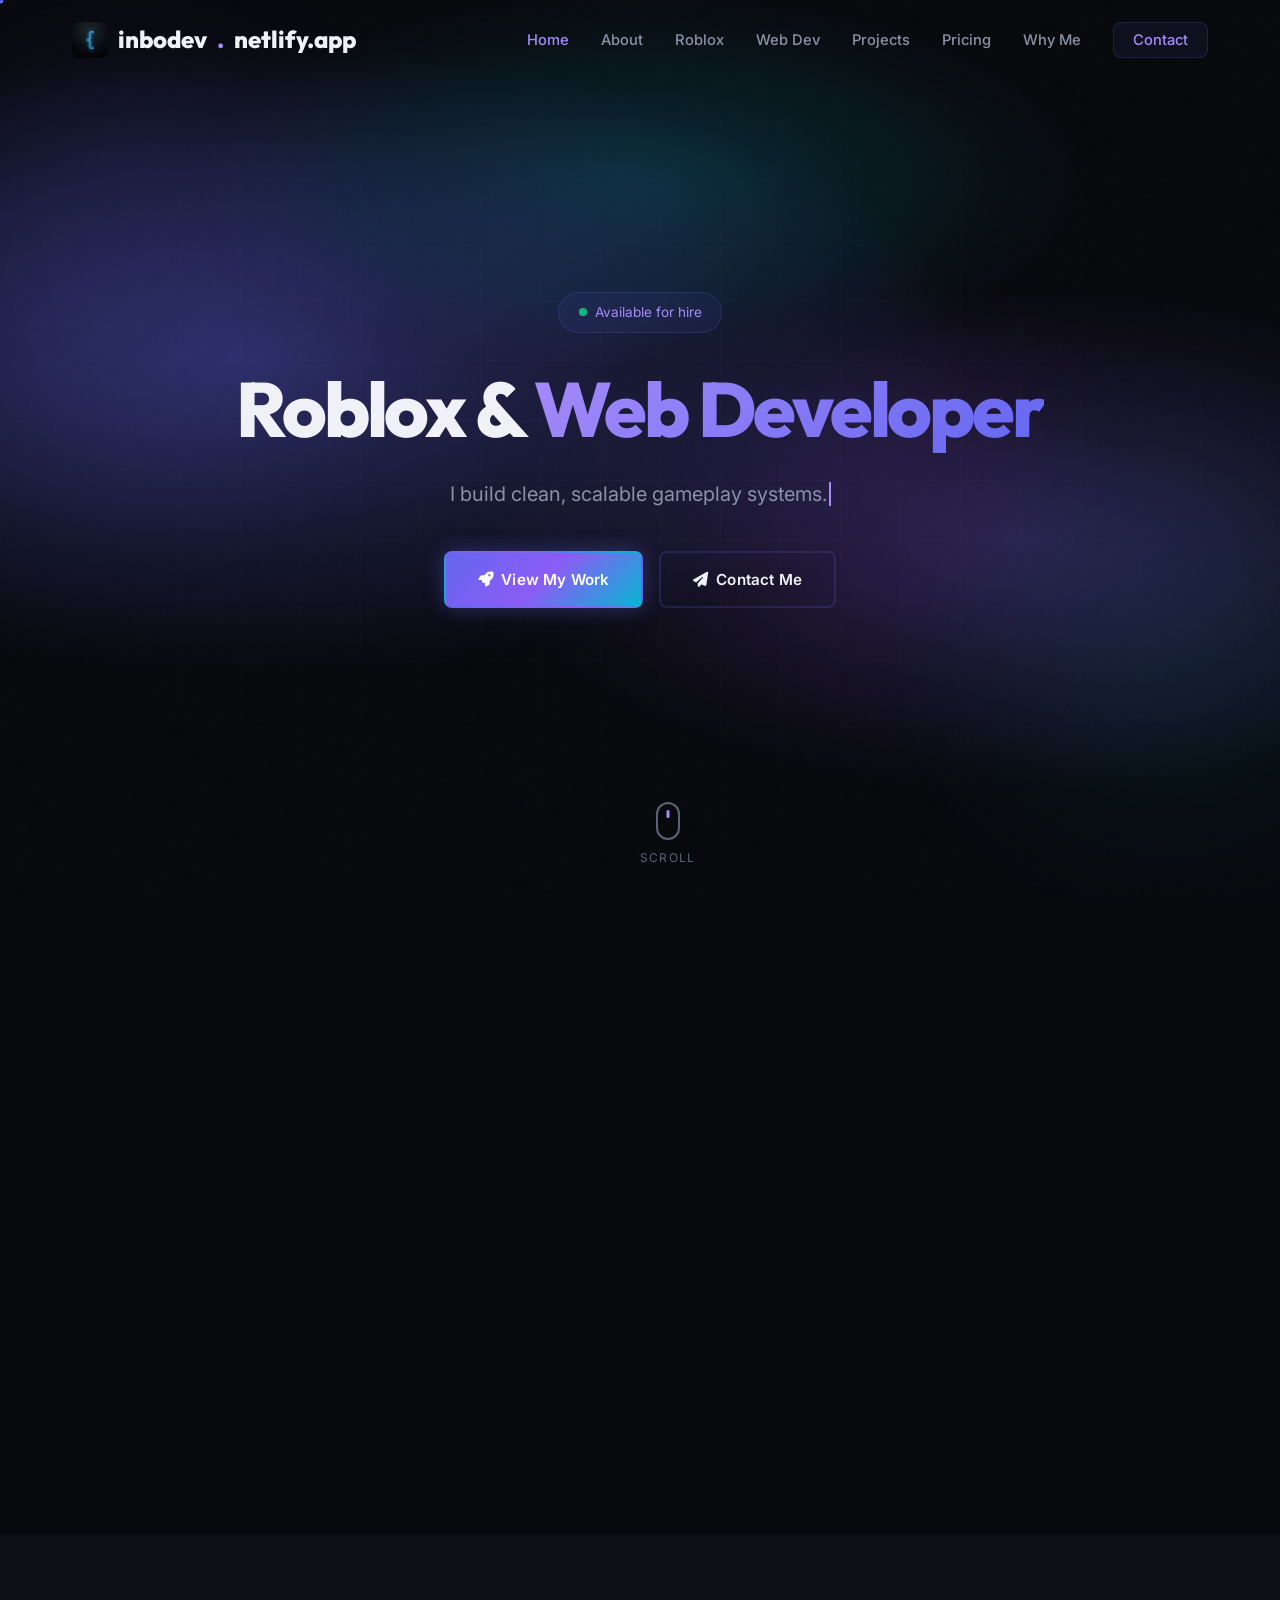
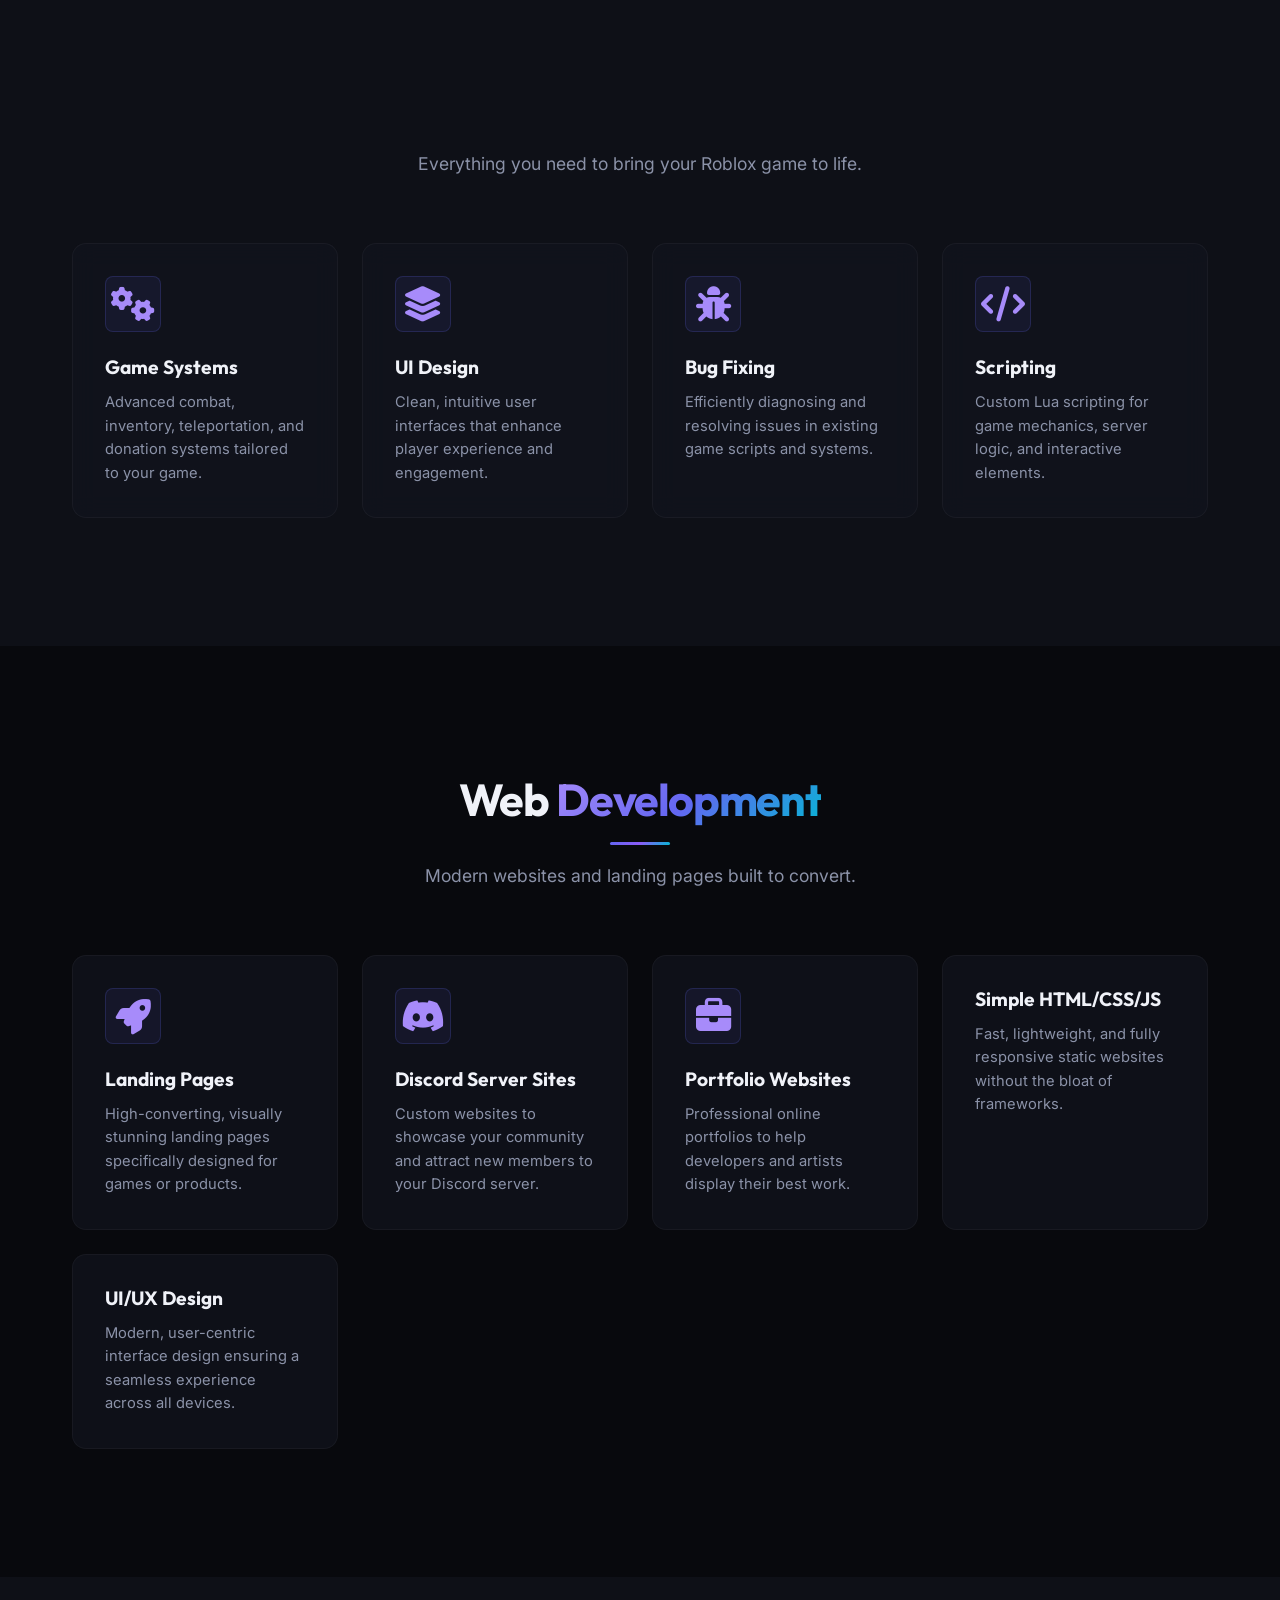
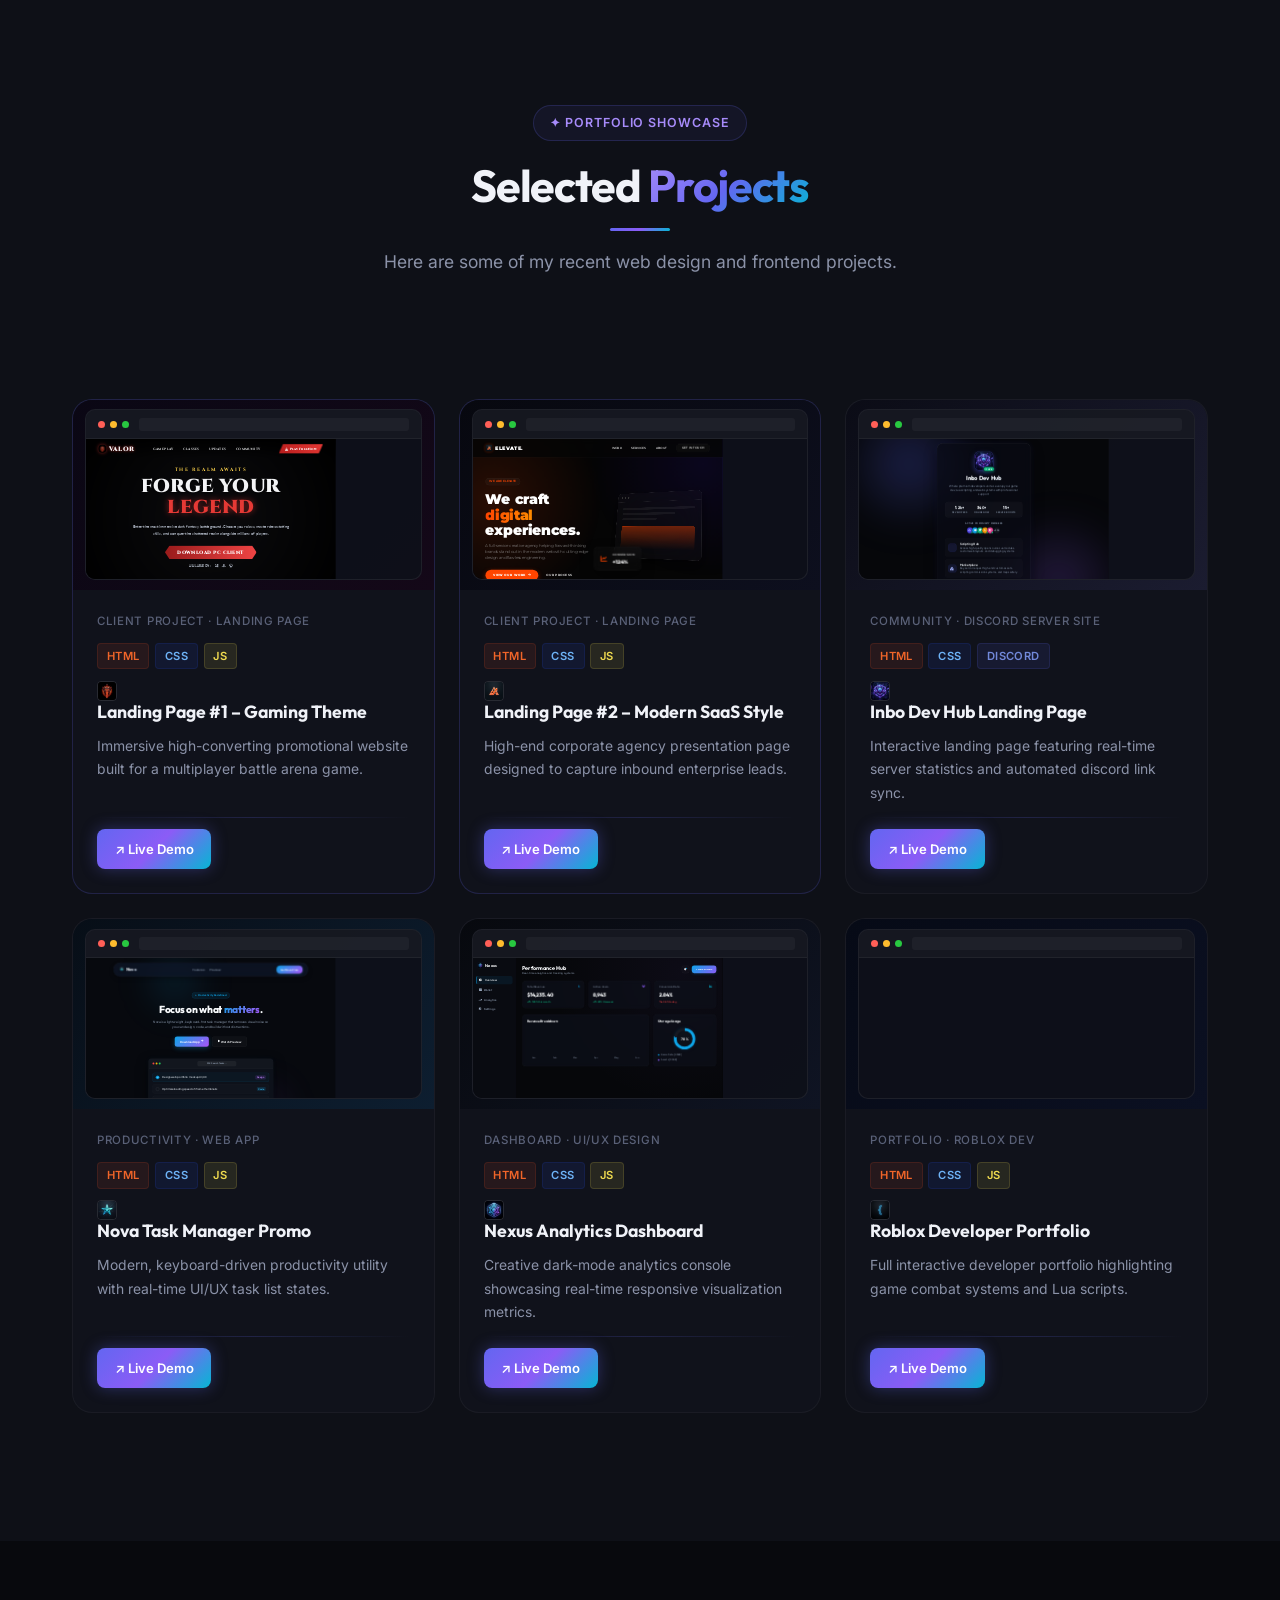
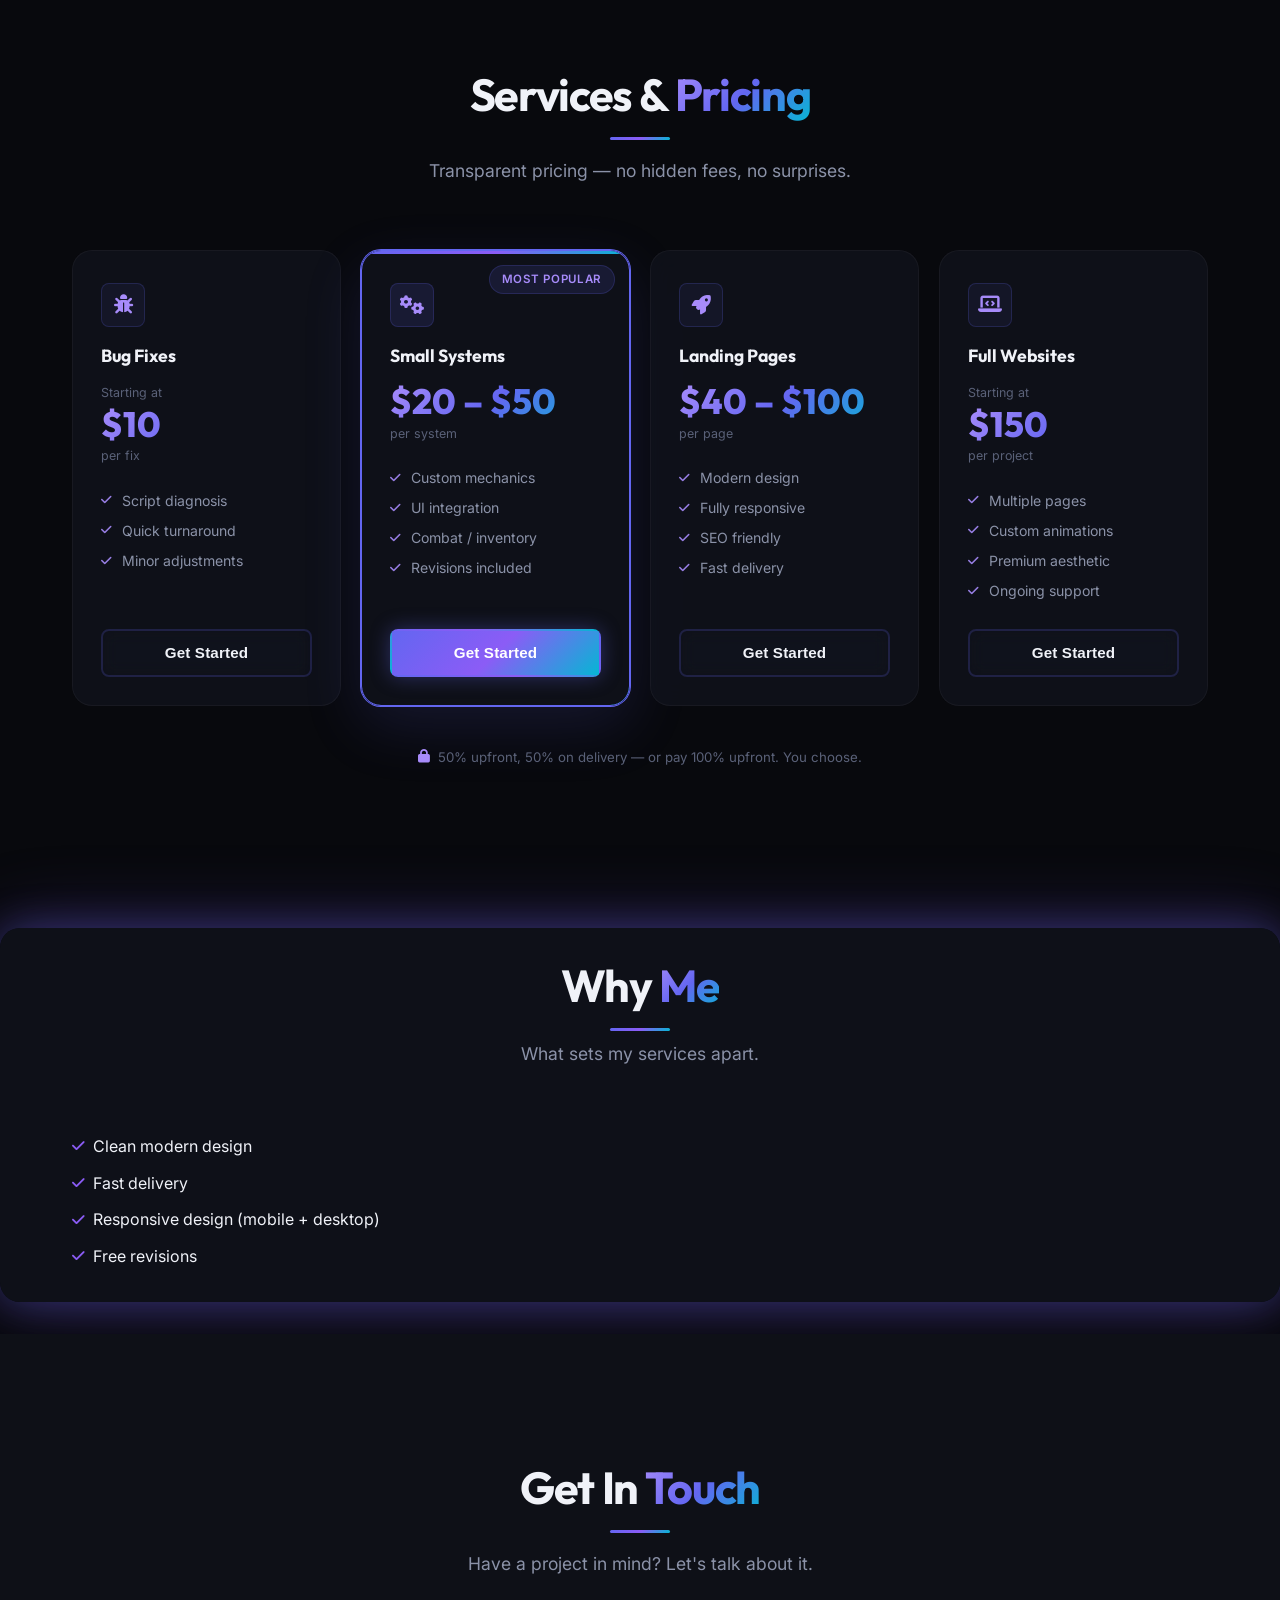
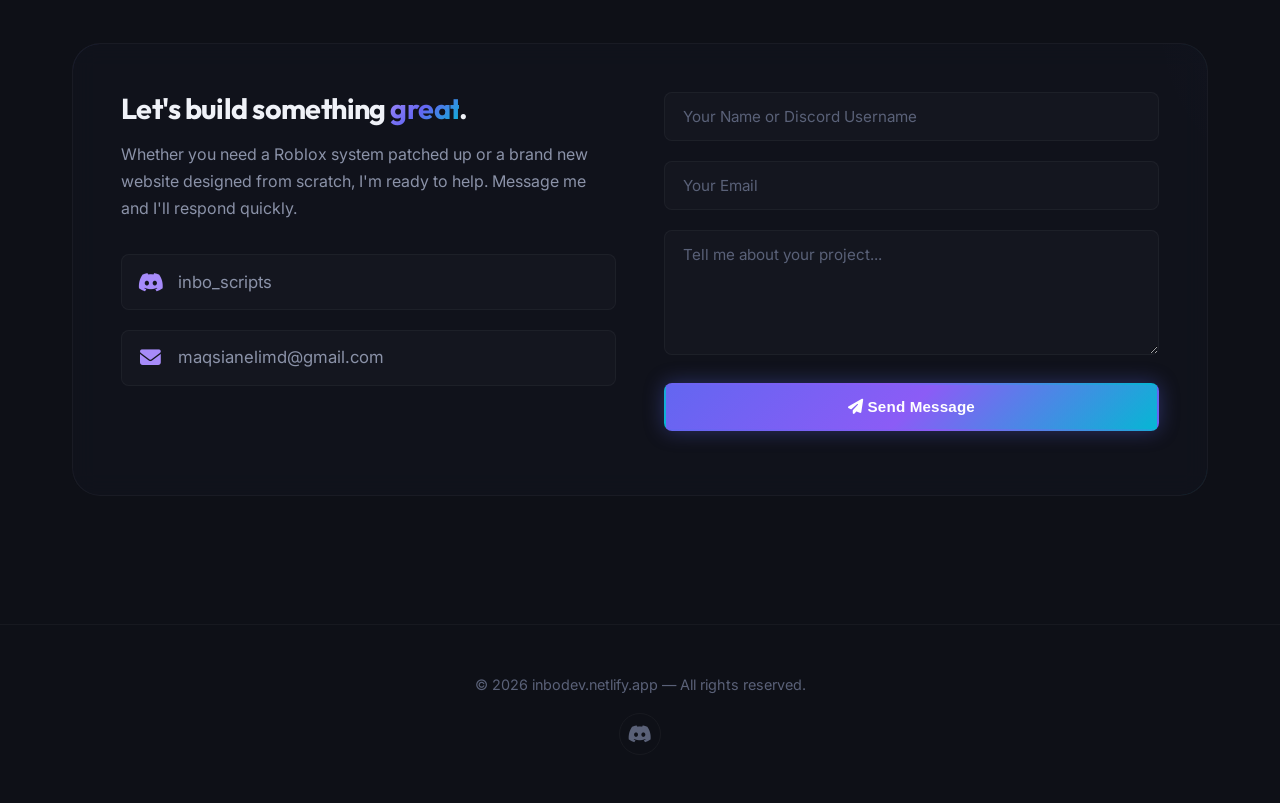
==== commit c2ccc590: "added paypal payments" ====
--- a/index.html
+++ b/index.html
@@ -6,11 +6,501 @@
     <meta name="description" content="Professional Roblox & Web Developer — Custom game systems, UI design, and modern landing pages built with precision.">
     <title>inbodev.netlify.app — Roblox & Web Developer</title>
     <link rel="icon" type="image/png" href="assets/portfolio_logo.png">
-    <link rel="stylesheet" href="styles.css">
     <link rel="preconnect" href="https://fonts.googleapis.com">
     <link rel="preconnect" href="https://fonts.gstatic.com" crossorigin>
     <link href="https://fonts.googleapis.com/css2?family=Inter:wght@300;400;500;600;700&family=Outfit:wght@400;600;700;800&display=swap" rel="stylesheet">
     <link rel="stylesheet" href="https://cdnjs.cloudflare.com/ajax/libs/font-awesome/6.4.0/css/all.min.css">
+    <style>
+/* ============================================
+   PREMIUM PORTFOLIO — Design System
+   ============================================ */
+
+:root {
+    --bg-primary: #08090d;
+    --bg-secondary: #0e1017;
+    --bg-elevated: #13151c;
+    --bg-card: rgba(18, 20, 30, 0.7);
+    --bg-card-hover: rgba(25, 28, 42, 0.85);
+    --text-primary: #f0f2f8;
+    --text-secondary: #8b92a8;
+    --text-muted: #5a6178;
+    --accent-1: #6366f1;
+    --accent-2: #8b5cf6;
+    --accent-3: #a78bfa;
+    --accent-4: #06b6d4;
+    --gradient-accent: linear-gradient(135deg, var(--accent-1), var(--accent-2), var(--accent-4));
+    --gradient-accent-text: linear-gradient(135deg, var(--accent-3), var(--accent-1), var(--accent-4));
+    --glow-accent: rgba(99, 102, 241, 0.35);
+    --glow-purple: rgba(139, 92, 246, 0.25);
+    --glow-cyan: rgba(6, 182, 212, 0.2);
+    --border-subtle: rgba(255, 255, 255, 0.04);
+    --border-accent: rgba(99, 102, 241, 0.2);
+    --border-glow: rgba(139, 92, 246, 0.35);
+    --font-heading: 'Outfit', sans-serif;
+    --font-body: 'Inter', sans-serif;
+    --ease-out-expo: cubic-bezier(0.16, 1, 0.3, 1);
+    --ease-spring: cubic-bezier(0.34, 1.56, 0.64, 1);
+    --transition-fast: 0.2s var(--ease-out-expo);
+    --transition-base: 0.4s var(--ease-out-expo);
+    --transition-slow: 0.7s var(--ease-out-expo);
+    --shadow-sm: 0 2px 8px rgba(0,0,0,0.3);
+    --shadow-md: 0 8px 30px rgba(0,0,0,0.4);
+    --shadow-lg: 0 20px 60px rgba(0,0,0,0.5);
+    --shadow-glow: 0 0 40px var(--glow-accent), 0 0 80px var(--glow-purple);
+    --shadow-glow-sm: 0 0 20px var(--glow-accent);
+    --section-padding: 8rem 0;
+    --container-max: 1200px;
+    --radius-sm: 8px;
+    --radius-md: 14px;
+    --radius-lg: 20px;
+    --radius-xl: 28px;
+}
+
+*, *::before, *::after { margin: 0; padding: 0; box-sizing: border-box; }
+
+html { scroll-behavior: smooth; -webkit-font-smoothing: antialiased; -moz-osx-font-smoothing: grayscale; }
+
+body {
+    font-family: var(--font-body);
+    background-color: var(--bg-primary);
+    color: var(--text-primary);
+    line-height: 1.7;
+    overflow-x: hidden;
+    position: relative;
+}
+
+body::before {
+    content: '';
+    position: fixed;
+    inset: 0;
+    background-image: url("data:image/svg+xml,%3Csvg viewBox='0 0 256 256' xmlns='http://www.w3.org/2000/svg'%3E%3Cfilter id='noise'%3E%3CfeTurbulence type='fractalNoise' baseFrequency='0.9' numOctaves='4' stitchTiles='stitch'/%3E%3C/filter%3E%3Crect width='100%25' height='100%25' filter='url(%23noise)' opacity='0.03'/%3E%3C/svg%3E");
+    pointer-events: none;
+    z-index: 9999;
+    opacity: 0.4;
+}
+
+h1, h2, h3, h4, h5, h6 { font-family: var(--font-heading); line-height: 1.15; font-weight: 700; }
+a { text-decoration: none; color: inherit; transition: color var(--transition-fast); }
+ul { list-style: none; }
+img { max-width: 100%; display: block; }
+::selection { background: var(--accent-1); color: #fff; }
+
+.container { max-width: var(--container-max); margin: 0 auto; padding: 0 2rem; }
+.section { padding: var(--section-padding); position: relative; }
+.alt-bg { background-color: var(--bg-secondary); }
+
+/* Scroll Reveal */
+.reveal { opacity: 0; transform: translateY(40px); transition: opacity 0.8s var(--ease-out-expo), transform 0.8s var(--ease-out-expo); }
+.reveal.revealed { opacity: 1; transform: translateY(0); }
+.reveal-left { opacity: 0; transform: translateX(-50px); transition: opacity 0.8s var(--ease-out-expo), transform 0.8s var(--ease-out-expo); }
+.reveal-left.revealed { opacity: 1; transform: translateX(0); }
+.reveal-right { opacity: 0; transform: translateX(50px); transition: opacity 0.8s var(--ease-out-expo), transform 0.8s var(--ease-out-expo); }
+.reveal-right.revealed { opacity: 1; transform: translateX(0); }
+.reveal-scale { opacity: 0; transform: scale(0.9); transition: opacity 0.8s var(--ease-out-expo), transform 0.8s var(--ease-out-expo); }
+.reveal-scale.revealed { opacity: 1; transform: scale(1); }
+.stagger-children .reveal:nth-child(1) { transition-delay: 0ms; }
+.stagger-children .reveal:nth-child(2) { transition-delay: 100ms; }
+.stagger-children .reveal:nth-child(3) { transition-delay: 200ms; }
+.stagger-children .reveal:nth-child(4) { transition-delay: 300ms; }
+.stagger-children .reveal:nth-child(5) { transition-delay: 400ms; }
+.stagger-children .reveal:nth-child(6) { transition-delay: 500ms; }
+
+.gradient-text { background: var(--gradient-accent-text); -webkit-background-clip: text; -webkit-text-fill-color: transparent; background-clip: text; }
+.accent { color: var(--accent-3); }
+
+.section-title { font-size: 2.8rem; text-align: center; margin-bottom: 1rem; letter-spacing: -0.03em; }
+.section-subtitle { text-align: center; color: var(--text-secondary); font-size: 1.1rem; max-width: 600px; margin: 0 auto 4rem; }
+.section-title::after { content: ''; display: block; width: 60px; height: 3px; background: var(--gradient-accent); margin: 1rem auto 0; border-radius: 2px; }
+
+/* Buttons */
+.btn { display: inline-flex; align-items: center; justify-content: center; gap: 0.5rem; padding: 0.85rem 2rem; border-radius: var(--radius-sm); font-weight: 600; font-size: 0.95rem; cursor: pointer; text-align: center; border: 2px solid transparent; position: relative; overflow: hidden; transition: all var(--transition-base); letter-spacing: 0.01em; }
+.btn::before { content: ''; position: absolute; inset: 0; background: linear-gradient(135deg, rgba(255,255,255,0.1), rgba(255,255,255,0)); opacity: 0; transition: opacity var(--transition-fast); }
+.btn:hover::before { opacity: 1; }
+.btn-primary { background: var(--gradient-accent); color: #fff; box-shadow: var(--shadow-glow-sm); }
+.btn-primary:hover { transform: translateY(-3px); box-shadow: var(--shadow-glow); filter: brightness(1.15); }
+.btn-primary:active { transform: translateY(-1px); }
+.btn-secondary { background: transparent; border-color: var(--border-accent); color: var(--text-primary); backdrop-filter: blur(8px); }
+.btn-secondary:hover { border-color: var(--accent-2); color: var(--accent-3); transform: translateY(-3px); box-shadow: 0 0 25px var(--glow-purple); }
+.btn-outline { background: transparent; border-color: var(--border-accent); color: var(--accent-3); padding: 0.65rem 1.4rem; font-size: 0.9rem; }
+.btn-outline:hover { background: var(--gradient-accent); border-color: transparent; color: #fff; transform: translateY(-2px); box-shadow: var(--shadow-glow-sm); }
+.btn-block { display: block; width: 100%; }
+
+/* Navbar */
+.navbar { position: fixed; top: 0; width: 100%; z-index: 1000; transition: all var(--transition-base); background: transparent; border-bottom: 1px solid transparent; }
+.navbar.scrolled { background: rgba(8, 9, 13, 0.85); backdrop-filter: blur(20px) saturate(1.8); border-bottom: 1px solid var(--border-subtle); box-shadow: 0 4px 30px rgba(0,0,0,0.3); }
+.nav-container { max-width: var(--container-max); margin: 0 auto; padding: 1.2rem 2rem; display: flex; justify-content: space-between; align-items: center; }
+.logo { font-family: var(--font-heading); font-size: 1.5rem; font-weight: 800; display: flex; align-items: center; gap: 10px; }
+.logo img { height: 36px; border-radius: var(--radius-sm); transition: transform var(--transition-fast); }
+.logo:hover img { transform: scale(1.1) rotate(-3deg); }
+.nav-links { display: flex; gap: 2rem; align-items: center; }
+.nav-links a { font-size: 0.92rem; font-weight: 500; color: var(--text-secondary); position: relative; padding: 0.25rem 0; transition: color var(--transition-base), transform var(--transition-base); }
+.nav-links a:hover { color: var(--text-primary); transform: scale(1.05); }
+.nav-links a::after { content: ''; position: absolute; bottom: -2px; left: 0; width: 0; height: 2px; background: var(--gradient-accent); border-radius: 1px; transition: width var(--transition-base); }
+.nav-links a:hover::after { width: 100%; }
+.btn-nav { background: rgba(99, 102, 241, 0.08) !important; color: var(--accent-3) !important; padding: 0.5rem 1.2rem !important; border-radius: var(--radius-sm) !important; border: 1px solid var(--border-accent) !important; transition: all var(--transition-base) !important; }
+.btn-nav::after { display: none !important; }
+.btn-nav:hover { background: var(--accent-1) !important; color: #fff !important; border-color: var(--accent-1) !important; box-shadow: var(--shadow-glow-sm) !important; transform: translateY(-2px) !important; }
+.hamburger { display: none; font-size: 1.5rem; cursor: pointer; color: var(--text-primary); transition: color var(--transition-fast); }
+.hamburger:hover { color: var(--accent-3); }
+
+/* Hero */
+.hero { min-height: 100vh; display: flex; align-items: center; justify-content: center; text-align: center; position: relative; padding: 0 2rem; overflow: hidden; }
+.hero::before { content: ''; position: absolute; inset: 0; background: radial-gradient(ellipse 80% 50% at 20% 40%, var(--glow-accent) 0%, transparent 70%), radial-gradient(ellipse 60% 40% at 80% 60%, var(--glow-purple) 0%, transparent 70%), radial-gradient(ellipse 50% 30% at 50% 20%, var(--glow-cyan) 0%, transparent 70%); animation: meshFloat 12s ease-in-out infinite alternate; z-index: 0; }
+@keyframes meshFloat { 0% { opacity: 0.6; transform: scale(1) rotate(0deg); } 50% { opacity: 0.8; transform: scale(1.05) rotate(1deg); } 100% { opacity: 0.6; transform: scale(1) rotate(-1deg); } }
+.hero-grid-pattern { position: absolute; inset: 0; background-image: linear-gradient(rgba(255,255,255,0.02) 1px, transparent 1px), linear-gradient(90deg, rgba(255,255,255,0.02) 1px, transparent 1px); background-size: 60px 60px; z-index: 1; mask-image: radial-gradient(ellipse 70% 60% at center, black, transparent); }
+#particles-canvas { position: absolute; inset: 0; z-index: 1; pointer-events: none; }
+.hero-content { max-width: 900px; z-index: 3; position: relative; }
+.hero-badge { display: inline-flex; align-items: center; gap: 0.5rem; padding: 0.5rem 1.2rem; background: rgba(99, 102, 241, 0.08); border: 1px solid var(--border-accent); border-radius: 50px; font-size: 0.85rem; color: var(--accent-3); margin-bottom: 2rem; backdrop-filter: blur(10px); animation: fadeInDown 1s var(--ease-out-expo) 0.2s both; }
+.hero-badge .pulse-dot { width: 8px; height: 8px; background: #10b981; border-radius: 50%; animation: pulse 2s ease-in-out infinite; }
+@keyframes pulse { 0%, 100% { opacity: 1; transform: scale(1); } 50% { opacity: 0.5; transform: scale(1.5); } }
+.hero-title { font-size: clamp(3rem, 6vw, 5rem); font-weight: 800; letter-spacing: -0.04em; margin-bottom: 1.5rem; animation: fadeInUp 1s var(--ease-out-expo) 0.4s both; }
+.hero-title .gradient-text { background-size: 200% 200%; animation: gradientShift 4s ease-in-out infinite; }
+@keyframes gradientShift { 0%, 100% { background-position: 0% 50%; } 50% { background-position: 100% 50%; } }
+.hero-subtitle { font-size: 1.25rem; color: var(--text-secondary); margin-bottom: 2.5rem; max-width: 600px; margin-left: auto; margin-right: auto; animation: fadeInUp 1s var(--ease-out-expo) 0.6s both; }
+.typewriter-cursor { display: inline-block; width: 2px; height: 1.2em; background: var(--accent-3); margin-left: 2px; vertical-align: text-bottom; animation: blink 1s step-end infinite; }
+@keyframes blink { 0%, 100% { opacity: 1; } 50% { opacity: 0; } }
+.hero-buttons { display: flex; gap: 1rem; justify-content: center; animation: fadeInUp 1s var(--ease-out-expo) 0.8s both; }
+.hero-orb { position: absolute; border-radius: 50%; filter: blur(80px); z-index: 0; pointer-events: none; }
+.hero-orb-1 { width: 400px; height: 400px; background: var(--accent-1); opacity: 0.12; top: 10%; left: -5%; animation: float1 8s ease-in-out infinite; }
+.hero-orb-2 { width: 350px; height: 350px; background: var(--accent-4); opacity: 0.08; bottom: 10%; right: -5%; animation: float2 10s ease-in-out infinite; }
+.hero-orb-3 { width: 250px; height: 250px; background: var(--accent-2); opacity: 0.1; top: 40%; right: 20%; animation: float3 12s ease-in-out infinite; }
+@keyframes float1 { 0%, 100% { transform: translate(0, 0); } 50% { transform: translate(30px, -40px); } }
+@keyframes float2 { 0%, 100% { transform: translate(0, 0); } 50% { transform: translate(-25px, 35px); } }
+@keyframes float3 { 0%, 100% { transform: translate(0, 0); } 50% { transform: translate(-20px, -30px); } }
+.scroll-indicator { position: absolute; bottom: 2rem; left: 50%; transform: translateX(-50%); z-index: 3; display: flex; flex-direction: column; align-items: center; gap: 0.5rem; color: var(--text-muted); font-size: 0.75rem; letter-spacing: 0.1em; text-transform: uppercase; animation: fadeInUp 1s var(--ease-out-expo) 1.2s both; }
+.scroll-indicator .mouse { width: 24px; height: 38px; border: 2px solid var(--text-muted); border-radius: 12px; position: relative; }
+.scroll-indicator .mouse::after { content: ''; width: 3px; height: 8px; background: var(--accent-3); border-radius: 2px; position: absolute; top: 6px; left: 50%; transform: translateX(-50%); animation: scrollDot 2s ease-in-out infinite; }
+@keyframes scrollDot { 0% { opacity: 1; transform: translateX(-50%) translateY(0); } 100% { opacity: 0; transform: translateX(-50%) translateY(14px); } }
+@keyframes fadeInUp { from { opacity: 0; transform: translateY(30px); } to { opacity: 1; transform: translateY(0); } }
+@keyframes fadeInDown { from { opacity: 0; transform: translateY(-20px); } to { opacity: 1; transform: translateY(0); } }
+
+/* About */
+.about-content { display: flex; justify-content: center; }
+.about-text { max-width: 750px; text-align: center; font-size: 1.15rem; color: var(--text-secondary); line-height: 1.8; }
+.about-text p { position: relative; padding: 2rem 2.5rem; background: var(--bg-card); border: 1px solid var(--border-subtle); border-radius: var(--radius-lg); backdrop-filter: blur(12px); }
+.about-text p::before { content: ''; position: absolute; inset: -1px; border-radius: var(--radius-lg); padding: 1px; background: linear-gradient(135deg, var(--border-accent), transparent 50%, var(--glow-cyan)); mask: linear-gradient(#fff 0 0) content-box, linear-gradient(#fff 0 0); mask-composite: exclude; -webkit-mask-composite: xor; pointer-events: none; }
+
+/* Cards */
+.cards-grid { display: grid; grid-template-columns: repeat(auto-fit, minmax(260px, 1fr)); gap: 1.5rem; }
+.card { background: var(--bg-card); border: 1px solid var(--border-subtle); padding: 2rem; border-radius: var(--radius-md); transition: all var(--transition-base); position: relative; overflow: hidden; backdrop-filter: blur(12px); }
+.card::before { content: ''; position: absolute; inset: -1px; border-radius: var(--radius-md); padding: 1px; background: linear-gradient(135deg, transparent, transparent); mask: linear-gradient(#fff 0 0) content-box, linear-gradient(#fff 0 0); mask-composite: exclude; -webkit-mask-composite: xor; pointer-events: none; transition: background var(--transition-base); }
+.card:hover::before { background: radial-gradient(180px circle at var(--mouse-x, 0px) var(--mouse-y, 0px), var(--accent-2) 0%, rgba(99, 102, 241, 0.4) 50%, transparent 100%); }
+.card::after { content: ''; position: absolute; top: 0; left: 0; right: 0; height: 80px; background: linear-gradient(180deg, var(--glow-accent), transparent); opacity: 0; transition: opacity var(--transition-base); pointer-events: none; }
+.card:hover::after { opacity: 0.15; }
+.card:hover { transform: translateY(-8px); box-shadow: var(--shadow-lg); background: radial-gradient(400px circle at var(--mouse-x, 0px) var(--mouse-y, 0px), rgba(99, 102, 241, 0.12), transparent 70%), var(--bg-card-hover); }
+.card-icon { font-size: 2.2rem; margin-bottom: 1.5rem; width: 56px; height: 56px; display: flex; align-items: center; justify-content: center; background: rgba(99, 102, 241, 0.08); border-radius: var(--radius-sm); border: 1px solid var(--border-accent); color: var(--accent-3); transition: all var(--transition-base); }
+.card:hover .card-icon { background: rgba(99, 102, 241, 0.15); border-color: var(--accent-2); transform: scale(1.08); box-shadow: 0 0 20px var(--glow-accent); }
+.card h3 { margin-bottom: 0.8rem; font-size: 1.2rem; color: var(--text-primary); }
+.card p { color: var(--text-secondary); font-size: 0.92rem; line-height: 1.6; }
+
+/* Project cards (old) */
+.projects-grid { display: grid; grid-template-columns: repeat(auto-fit, minmax(320px, 1fr)); gap: 2rem; }
+.project-card { background: var(--bg-card); border: 1px solid var(--border-subtle); border-radius: var(--radius-lg); overflow: hidden; transition: all var(--transition-base); display: flex; flex-direction: column; position: relative; }
+.project-card::before { content: ''; position: absolute; inset: -1px; border-radius: var(--radius-lg); padding: 1px; background: linear-gradient(135deg, transparent, transparent); mask: linear-gradient(#fff 0 0) content-box, linear-gradient(#fff 0 0); mask-composite: exclude; -webkit-mask-composite: xor; pointer-events: none; transition: background var(--transition-base); z-index: 2; }
+.project-card:hover::before { background: linear-gradient(135deg, var(--accent-1), var(--accent-4)); }
+.project-card:hover { transform: translateY(-8px) scale(1.01); box-shadow: var(--shadow-lg); }
+.project-content { padding: 1.8rem; flex-grow: 1; display: flex; flex-direction: column; }
+.project-content h3 { margin-bottom: 0.6rem; font-size: 1.2rem; }
+.project-content p { color: var(--text-secondary); margin-bottom: 1.5rem; flex-grow: 1; font-size: 0.92rem; line-height: 1.6; }
+
+/* Pricing */
+.pricing-grid { display: grid; grid-template-columns: repeat(4, 1fr); gap: 1.25rem; align-items: stretch; }
+.price-card { background: var(--bg-card); border: 1px solid var(--border-subtle); border-radius: var(--radius-lg); padding: 2rem 1.75rem 1.75rem; display: flex; flex-direction: column; gap: 0; position: relative; transition: transform var(--transition-base), box-shadow var(--transition-base), border-color var(--transition-base); backdrop-filter: blur(12px); overflow: hidden; }
+.price-card::after { content: ''; position: absolute; inset: -1px; border-radius: var(--radius-lg); padding: 1px; background: linear-gradient(135deg, transparent, transparent); mask: linear-gradient(#fff 0 0) content-box, linear-gradient(#fff 0 0); mask-composite: exclude; -webkit-mask-composite: xor; pointer-events: none; transition: background var(--transition-base); }
+.price-card:hover::after { background: radial-gradient(180px circle at var(--mouse-x, 0px) var(--mouse-y, 0px), var(--accent-2) 0%, rgba(99, 102, 241, 0.4) 50%, transparent 100%); }
+.price-card:hover { transform: translateY(-6px); box-shadow: var(--shadow-lg); border-color: var(--border-accent); background: radial-gradient(400px circle at var(--mouse-x, 0px) var(--mouse-y, 0px), rgba(99, 102, 241, 0.12), transparent 70%), var(--bg-card-hover); }
+.price-card.popular { border-color: var(--accent-1); box-shadow: 0 0 0 1px var(--accent-1), 0 20px 60px rgba(99, 102, 241, 0.15); }
+.price-card.popular::after { background: linear-gradient(135deg, var(--accent-1), var(--accent-2), var(--accent-4)); }
+.price-card.popular:hover { transform: translateY(-6px); box-shadow: 0 0 0 1px var(--accent-1), var(--shadow-glow); }
+.price-card.popular::before { content: ''; position: absolute; top: 0; left: 0; right: 0; height: 3px; background: var(--gradient-accent); z-index: 1; }
+.badge { position: absolute; top: 14px; right: 14px; background: rgba(99, 102, 241, 0.12); color: var(--accent-3); padding: 0.25rem 0.75rem; border-radius: 50px; font-size: 0.72rem; font-weight: 600; letter-spacing: 0.06em; text-transform: uppercase; border: 1px solid var(--border-accent); }
+.price-icon-wrap { width: 44px; height: 44px; display: flex; align-items: center; justify-content: center; background: rgba(99, 102, 241, 0.07); border: 1px solid var(--border-accent); border-radius: var(--radius-sm); color: var(--accent-3); font-size: 1.2rem; margin-bottom: 1.2rem; transition: all var(--transition-base); }
+.price-card:hover .price-icon-wrap { background: rgba(99, 102, 241, 0.14); box-shadow: 0 0 16px var(--glow-accent); }
+.popular-icon { background: rgba(99, 102, 241, 0.12); }
+.price-card h3 { font-size: 1.1rem; font-weight: 700; color: var(--text-primary); margin-bottom: 1rem; }
+.price { margin-bottom: 1.5rem; display: flex; flex-direction: column; gap: 0.1rem; }
+.price small { font-size: 0.78rem; color: var(--text-muted); font-weight: 400; }
+.price span { font-size: 2.2rem; font-weight: 800; line-height: 1.1; background: var(--gradient-accent-text); -webkit-background-clip: text; -webkit-text-fill-color: transparent; background-clip: text; font-family: var(--font-heading); }
+.price-unit { font-size: 0.78rem; color: var(--text-muted); }
+.price-card ul { list-style: none; display: flex; flex-direction: column; gap: 0.65rem; margin-bottom: 1.75rem; flex: 1; }
+.price-card ul li { display: flex; align-items: center; gap: 0.6rem; font-size: 0.88rem; color: var(--text-secondary); line-height: 1.4; }
+.price-card ul li i { color: var(--accent-3); font-size: 0.75rem; flex-shrink: 0; opacity: 0.9; }
+.price-cta { margin-top: auto; }
+.pricing-note { text-align: center; color: var(--text-muted); font-size: 0.83rem; margin-top: 2.5rem; display: flex; align-items: center; justify-content: center; gap: 0.5rem; }
+.pricing-note i { color: var(--accent-3); font-size: 0.85rem; }
+
+@media (max-width: 1024px) { .pricing-grid { grid-template-columns: repeat(2, 1fr); } }
+@media (max-width: 600px) { .pricing-grid { grid-template-columns: 1fr; } }
+
+/* Contact */
+.contact-wrapper { display: grid; grid-template-columns: 1fr 1fr; gap: 3rem; background: var(--bg-card); border: 1px solid var(--border-subtle); padding: 3rem; border-radius: var(--radius-xl); position: relative; overflow: hidden; backdrop-filter: blur(12px); }
+.contact-wrapper::before { content: ''; position: absolute; inset: -1px; border-radius: var(--radius-xl); padding: 1px; background: linear-gradient(135deg, var(--border-accent), transparent 40%, var(--glow-cyan)); mask: linear-gradient(#fff 0 0) content-box, linear-gradient(#fff 0 0); mask-composite: exclude; -webkit-mask-composite: xor; pointer-events: none; }
+.contact-wrapper::after { content: ''; position: absolute; top: -50%; right: -30%; width: 400px; height: 400px; background: radial-gradient(circle, var(--glow-accent), transparent 70%); opacity: 0.1; pointer-events: none; }
+.contact-info h3 { font-size: 1.8rem; margin-bottom: 1rem; letter-spacing: -0.02em; }
+.contact-info p { color: var(--text-secondary); margin-bottom: 2rem; line-height: 1.7; }
+.contact-details { display: flex; flex-direction: column; gap: 1.2rem; }
+.contact-item { display: flex; align-items: center; gap: 1rem; font-size: 1.05rem; color: var(--text-secondary); padding: 0.8rem 1rem; background: rgba(255,255,255,0.02); border-radius: var(--radius-sm); border: 1px solid var(--border-subtle); transition: all var(--transition-fast); }
+.contact-item:hover { background: rgba(99, 102, 241, 0.05); border-color: var(--border-accent); }
+.contact-item i { color: var(--accent-3); font-size: 1.3rem; width: 24px; text-align: center; }
+.form-group { margin-bottom: 1.2rem; }
+input, textarea { width: 100%; padding: 0.9rem 1.1rem; background: rgba(255, 255, 255, 0.02); border: 1px solid var(--border-subtle); border-radius: var(--radius-sm); color: var(--text-primary); font-family: var(--font-body); font-size: 0.95rem; transition: all var(--transition-base); }
+input:focus, textarea:focus { outline: none; border-color: var(--accent-1); background: rgba(99, 102, 241, 0.03); box-shadow: 0 0 0 3px rgba(99, 102, 241, 0.08); }
+input::placeholder, textarea::placeholder { color: var(--text-muted); }
+.form-message { margin-top: 1rem; text-align: center; font-weight: 500; font-size: 0.9rem; }
+
+/* Footer */
+footer { text-align: center; padding: 3rem 0; border-top: 1px solid var(--border-subtle); background: var(--bg-secondary); position: relative; }
+footer p { color: var(--text-muted); margin-bottom: 1rem; font-size: 0.9rem; }
+.social-links { display: flex; justify-content: center; gap: 1.5rem; }
+.social-links a { color: var(--text-muted); font-size: 1.2rem; width: 42px; height: 42px; display: flex; align-items: center; justify-content: center; border-radius: 50%; border: 1px solid var(--border-subtle); transition: all var(--transition-base); }
+.social-links a:hover { color: var(--accent-3); border-color: var(--accent-1); background: rgba(99, 102, 241, 0.08); transform: translateY(-3px); box-shadow: var(--shadow-glow-sm); }
+
+/* Scrollbar */
+::-webkit-scrollbar { width: 8px; }
+::-webkit-scrollbar-track { background: var(--bg-primary); }
+::-webkit-scrollbar-thumb { background: var(--accent-1); border-radius: 4px; }
+::-webkit-scrollbar-thumb:hover { background: var(--accent-2); }
+
+/* Responsive */
+@media (max-width: 992px) { .contact-wrapper { grid-template-columns: 1fr; } .hero-title { font-size: clamp(2.5rem, 5vw, 3.5rem); } .section-title { font-size: 2.2rem; } }
+@media (max-width: 768px) {
+    .nav-links { display: none; position: absolute; top: 100%; left: 0; width: 100%; background: rgba(8, 9, 13, 0.95); backdrop-filter: blur(20px); flex-direction: column; padding: 2rem; border-bottom: 1px solid var(--border-subtle); gap: 1rem; }
+    .nav-links.active { display: flex; }
+    .nav-links a::after { display: none; }
+    .hamburger { display: block; }
+    .hero-title { font-size: 2.2rem; }
+    .hero-buttons { flex-direction: column; align-items: center; }
+    .cards-grid { grid-template-columns: 1fr; }
+    .projects-grid { grid-template-columns: 1fr; }
+    .pricing-grid { grid-template-columns: 1fr; }
+    .price-card.popular { transform: none; }
+    .price-card.popular:hover { transform: translateY(-8px); }
+    .section { padding: 5rem 0; }
+    .section-title { font-size: 1.8rem; }
+    .contact-wrapper { padding: 2rem; }
+}
+@media (max-width: 480px) { .container { padding: 0 1.2rem; } .hero-title { font-size: 1.8rem; } .hero-subtitle { font-size: 1rem; } .contact-wrapper { padding: 1.5rem; } }
+
+/* Projects v2 */
+.projects-grid-new { display: grid; grid-template-columns: repeat(3, 1fr); gap: 1.5rem; }
+.proj-filter { padding: 0.5rem 1.2rem; border-radius: 50px; font-size: 0.82rem; font-weight: 600; cursor: pointer; border: 1px solid var(--border-accent); background: transparent; color: var(--text-secondary); transition: all 0.25s ease; font-family: var(--font-body); letter-spacing: 0.02em; }
+.proj-filter:hover { color: var(--text-primary); border-color: var(--accent-2); }
+.proj-filter.active { background: var(--gradient-accent); border-color: transparent; color: #fff; box-shadow: 0 0 20px var(--glow-accent); }
+.proj-card-new { background: var(--bg-card); border: 1px solid var(--border-subtle); border-radius: var(--radius-lg); overflow: hidden; display: flex; flex-direction: column; position: relative; transition: transform 0.35s var(--ease-out-expo), box-shadow 0.35s ease, border-color 0.35s ease; cursor: pointer; }
+.proj-card-new::before { content: ''; position: absolute; inset: -1px; border-radius: var(--radius-lg); padding: 1px; background: linear-gradient(135deg, transparent, transparent); mask: linear-gradient(#fff 0 0) content-box, linear-gradient(#fff 0 0); mask-composite: exclude; -webkit-mask-composite: xor; pointer-events: none; transition: background var(--transition-base); z-index: 5; }
+.proj-card-new:hover::before { background: radial-gradient(180px circle at var(--mouse-x, 0px) var(--mouse-y, 0px), var(--accent-2) 0%, rgba(99, 102, 241, 0.4) 50%, transparent 100%); }
+.proj-card-new:hover { transform: translateY(-10px); box-shadow: 0 28px 60px rgba(0,0,0,0.5), 0 0 40px var(--glow-accent); border-color: rgba(99,102,241,0.35); background: radial-gradient(400px circle at var(--mouse-x, 0px) var(--mouse-y, 0px), rgba(99, 102, 241, 0.12), transparent 70%), var(--bg-card-hover); }
+.proj-card-new.featured { border-color: var(--border-accent); }
+.proj-thumb { position: relative; height: 190px; overflow: hidden; background: linear-gradient(135deg, #07080f, #0e1020); padding: 0.75rem; display: flex; align-items: center; justify-content: center; }
+.gaming-thumb { background: linear-gradient(135deg, #0a0714, #140818); }
+.saas-thumb { background: linear-gradient(135deg, #07080f, #0d0f1e); }
+.roblox-thumb { background: linear-gradient(135deg, #060a16, #0b1022); }
+.discord-thumb { background: linear-gradient(135deg, #0b0c16, #1b1c30); }
+.html-thumb { background: linear-gradient(135deg, #070e17, #0d1e30); }
+.uiux-thumb { background: linear-gradient(135deg, #07090e, #0f1423); }
+.proj-body-new { padding: 1.4rem 1.5rem 1.5rem; flex: 1; display: flex; flex-direction: column; gap: 0.7rem; }
+.proj-meta { font-size: 0.72rem; color: var(--text-muted); font-weight: 500; letter-spacing: 0.06em; text-transform: uppercase; }
+.proj-tags-new { display: flex; flex-wrap: wrap; gap: 0.35rem; }
+.ptag { padding: 0.18rem 0.55rem; border-radius: 4px; font-size: 0.7rem; font-weight: 600; letter-spacing: 0.04em; text-transform: uppercase; }
+.ptag.html { background: rgba(228,77,38,0.1); color: #f06529; border: 1px solid rgba(228,77,38,0.15); }
+.ptag.css { background: rgba(38,77,228,0.1); color: #6eb3f7; border: 1px solid rgba(38,77,228,0.15); }
+.ptag.js { background: rgba(240,219,79,0.1); color: #f0db4f; border: 1px solid rgba(240,219,79,0.15); }
+.ptag.roblox { background: rgba(6,182,212,0.1); color: var(--accent-4); border: 1px solid rgba(6,182,212,0.15); }
+.ptag.lua { background: rgba(99,102,241,0.1); color: var(--accent-3); border: 1px solid rgba(99,102,241,0.15); }
+.ptag.design { background: rgba(139,92,246,0.1); color: #c4b5fd; border: 1px solid rgba(139,92,246,0.15); }
+.ptag.discord-tag { background: rgba(88,101,242,0.1); color: #7289da; border: 1px solid rgba(88,101,242,0.15); }
+.proj-title-new { font-family: var(--font-heading); font-size: 1.1rem; font-weight: 700; color: var(--text-primary); line-height: 1.3; }
+.proj-desc-new { font-size: 0.87rem; color: var(--text-secondary); line-height: 1.7; flex: 1; }
+.proj-divider { height: 1px; background: linear-gradient(90deg, transparent, var(--border-accent), transparent); }
+.proj-actions-new { display: flex; gap: 0.6rem; }
+.btn-demo { display: inline-flex; align-items: center; gap: 0.4rem; padding: 0.55rem 1.1rem; border-radius: var(--radius-sm); font-size: 0.82rem; font-weight: 600; background: var(--gradient-accent); color: #fff; border: none; text-decoration: none; box-shadow: 0 0 16px var(--glow-accent); transition: all 0.2s ease; }
+.btn-demo:hover { filter: brightness(1.18); transform: translateY(-2px); }
+.proj-card-new.hidden { display: none; }
+@media (max-width: 900px) { .projects-grid-new { grid-template-columns: repeat(2, 1fr); } }
+@media (max-width: 580px) { .projects-grid-new { grid-template-columns: 1fr; } }
+
+/* iframe mockup */
+.mockup-frame-wrap { width: 100%; background: rgba(14, 16, 26, 0.95); border: 1px solid rgba(255,255,255,0.07); border-radius: 10px; overflow: hidden; }
+.mockup-bar-top { background: rgba(255,255,255,0.03); padding: 0.45rem 0.75rem; display: flex; gap: 5px; align-items: center; border-bottom: 1px solid rgba(255,255,255,0.05); }
+.dot { width: 7px; height: 7px; border-radius: 50%; }
+.dot.r { background: #ff5f57; } .dot.y { background: #febc2e; } .dot.g { background: #28c840; }
+.mockup-url { flex: 1; background: rgba(255,255,255,0.04); border-radius: 3px; height: 13px; margin-left: 5px; }
+.iframe-scaler { position: relative; width: 100%; height: 140px; overflow: hidden; }
+.iframe-scaler iframe { position: absolute; top: 0; left: 0; width: 1280px; height: 800px; border: none; transform: scale(0.195); transform-origin: top left; pointer-events: none; border-radius: 0; }
+
+/* Why Me */
+#why-me { background: var(--bg-card); backdrop-filter: blur(12px); border-radius: var(--radius-lg); padding: 2rem; box-shadow: var(--shadow-glow); margin: 2rem 0; }
+#why-me .section-title { margin-bottom: 0.5rem; }
+#why-me .why-list { display: flex; flex-direction: column; gap: 0.6rem; margin-top: 1rem; }
+#why-me .why-list li { display: flex; align-items: center; gap: 0.5rem; font-size: 1rem; color: var(--text-primary); }
+#why-me .why-list li i { color: var(--accent-2); font-size: 0.9rem; }
+
+/* ============================================
+   PAYMENT MODAL — v2 (compact, scrollable, tabbed)
+   ============================================ */
+.paymodal-overlay {
+  display: none; position: fixed; inset: 0;
+  background: rgba(0,0,0,0.80); z-index: 9999;
+  align-items: center; justify-content: center;
+  padding: 0.75rem; backdrop-filter: blur(8px);
+  overflow-y: auto;
+}
+.paymodal-overlay.active { display: flex; }
+
+.paymodal {
+  background: var(--bg-secondary);
+  border: 1px solid var(--border-accent);
+  border-radius: var(--radius-lg);
+  width: 100%; max-width: 420px;
+  max-height: calc(100dvh - 1.5rem);
+  overflow-y: auto;
+  overflow-x: hidden;
+  animation: paymodalIn 0.3s var(--ease-spring) both;
+  box-shadow: 0 24px 70px rgba(0,0,0,0.7), 0 0 35px var(--glow-accent);
+  scrollbar-width: thin;
+  scrollbar-color: var(--accent-1) transparent;
+}
+.paymodal::-webkit-scrollbar { width: 4px; }
+.paymodal::-webkit-scrollbar-thumb { background: var(--accent-1); border-radius: 2px; }
+
+@keyframes paymodalIn { from { opacity: 0; transform: scale(0.92) translateY(16px); } to { opacity: 1; transform: scale(1) translateY(0); } }
+
+/* Header */
+.paymodal-header {
+  background: var(--gradient-accent);
+  padding: 1rem 1.25rem; text-align: center; position: relative;
+}
+.paymodal-header h2 { font-size: 1.1rem; font-weight: 700; margin: 0 0 0.15rem; color: #fff; }
+.paymodal-header p { font-size: 0.75rem; color: rgba(255,255,255,0.75); margin: 0; }
+.paymodal-close {
+  position: absolute; top: 0.75rem; right: 0.75rem;
+  background: rgba(255,255,255,0.15); border: none; color: #fff;
+  width: 26px; height: 26px; border-radius: 50%; font-size: 0.85rem;
+  cursor: pointer; display: flex; align-items: center; justify-content: center;
+  transition: background var(--transition-fast); line-height: 1;
+}
+.paymodal-close:hover { background: rgba(255,255,255,0.3); }
+
+/* Category tabs */
+.paymodal-tabs {
+  display: flex; border-bottom: 1px solid var(--border-subtle);
+}
+.paymodal-tab {
+  flex: 1; padding: 0.6rem 0.5rem; text-align: center;
+  font-size: 0.75rem; font-weight: 600; color: var(--text-muted);
+  cursor: pointer; border: none; background: transparent;
+  font-family: var(--font-body); letter-spacing: 0.03em;
+  transition: all 0.2s ease; border-bottom: 2px solid transparent;
+  display: flex; align-items: center; justify-content: center; gap: 5px;
+}
+.paymodal-tab:hover { color: var(--text-secondary); }
+.paymodal-tab.active { color: var(--accent-3); border-bottom-color: var(--accent-1); background: rgba(99,102,241,0.06); }
+.paymodal-tab i { font-size: 0.8rem; }
+
+/* Body */
+.paymodal-body { padding: 1rem 1.25rem; }
+
+/* Steps */
+.paymodal-steps {
+  display: flex; margin-bottom: 1rem;
+  background: rgba(255,255,255,0.03);
+  border-radius: 6px; overflow: hidden;
+  border: 1px solid var(--border-subtle);
+}
+.pms {
+  flex: 1; padding: 0.45rem 0.3rem; text-align: center;
+  font-size: 0.65rem; color: var(--text-muted);
+  display: flex; align-items: center; justify-content: center; gap: 4px; font-weight: 500;
+}
+.pms.active { background: rgba(99,102,241,0.12); color: var(--accent-3); font-weight: 600; }
+.pms.done { color: #10b981; }
+.pms-dot {
+  width: 14px; height: 14px; border-radius: 50%;
+  background: currentColor; color: var(--bg-primary);
+  display: flex; align-items: center; justify-content: center;
+  font-size: 8px; flex-shrink: 0;
+}
+
+/* Service picker grid */
+.paymodal-service-grid {
+  display: grid; grid-template-columns: 1fr 1fr; gap: 0.5rem; margin-bottom: 1rem;
+}
+.paymodal-svc-btn {
+  background: rgba(255,255,255,0.02); border: 1px solid var(--border-subtle);
+  border-radius: var(--radius-sm); padding: 0.6rem 0.75rem;
+  cursor: pointer; transition: all 0.2s ease; text-align: left;
+  font-family: var(--font-body);
+}
+.paymodal-svc-btn:hover { border-color: var(--border-accent); background: rgba(99,102,241,0.06); }
+.paymodal-svc-btn.selected { border-color: var(--accent-1); background: rgba(99,102,241,0.1); box-shadow: 0 0 12px var(--glow-accent); }
+.paymodal-svc-btn .svc-name { font-size: 0.78rem; font-weight: 600; color: var(--text-primary); display: block; margin-bottom: 0.1rem; }
+.paymodal-svc-btn .svc-price { font-size: 0.7rem; color: var(--accent-3); font-weight: 700; }
+
+/* Selected service summary */
+.paymodal-service {
+  background: rgba(99,102,241,0.07);
+  border: 1px solid var(--border-accent);
+  border-radius: var(--radius-sm);
+  padding: 0.75rem 1rem; margin-bottom: 1rem;
+}
+.paymodal-service-name { font-size: 0.9rem; font-weight: 600; margin-bottom: 0.15rem; }
+.paymodal-service-desc { font-size: 0.75rem; color: var(--text-secondary); line-height: 1.5; }
+.paymodal-price-row {
+  display: flex; justify-content: space-between; align-items: center;
+  margin-top: 0.6rem; padding-top: 0.6rem; border-top: 1px solid var(--border-subtle);
+}
+.paymodal-price-label { font-size: 0.72rem; color: var(--text-muted); }
+.paymodal-price-val {
+  font-size: 1.2rem; font-weight: 800;
+  background: var(--gradient-accent-text);
+  -webkit-background-clip: text; -webkit-text-fill-color: transparent; background-clip: text;
+}
+
+/* PayPal container */
+#paypal-button-container { border-radius: 6px; overflow: hidden; margin-bottom: 0.6rem; }
+
+/* Divider */
+.paymodal-divider { display: flex; align-items: center; gap: 0.6rem; margin-bottom: 0.6rem; }
+.paymodal-divider span { font-size: 0.7rem; color: var(--text-muted); white-space: nowrap; }
+.paymodal-divider::before, .paymodal-divider::after { content: ''; flex: 1; height: 1px; background: var(--border-subtle); }
+
+/* Discord button */
+.paymodal-discord-btn {
+  display: flex; align-items: center; justify-content: center; gap: 7px;
+  width: 100%; padding: 0.6rem;
+  background: rgba(88,101,242,0.08); border: 1px solid rgba(88,101,242,0.25);
+  border-radius: var(--radius-sm); color: #7289da;
+  font-size: 0.82rem; font-weight: 600; text-decoration: none;
+  transition: all 0.2s ease; font-family: var(--font-body); cursor: pointer;
+}
+.paymodal-discord-btn:hover { background: rgba(88,101,242,0.18); border-color: #7289da; }
+
+.paymodal-note {
+  font-size: 0.68rem; color: var(--text-muted);
+  text-align: center; margin-top: 0.6rem;
+  display: flex; align-items: center; justify-content: center; gap: 4px;
+}
+.paymodal-note i { color: var(--accent-3); font-size: 0.7rem; }
+
+/* Success state */
+.paymodal-success { display: none; padding: 2rem 1.5rem; text-align: center; }
+.paymodal-success-icon {
+  width: 52px; height: 52px;
+  background: rgba(16,185,129,0.12); border: 1px solid rgba(16,185,129,0.3);
+  border-radius: 50%; display: flex; align-items: center; justify-content: center;
+  margin: 0 auto 1rem; font-size: 1.3rem; color: #10b981;
+}
+.paymodal-success h3 { font-size: 1.1rem; margin-bottom: 0.4rem; }
+.paymodal-success p { font-size: 0.82rem; color: var(--text-secondary); margin-bottom: 1.25rem; line-height: 1.6; }
+.paymodal-discord-cta {
+  display: inline-flex; align-items: center; gap: 7px;
+  padding: 0.7rem 1.5rem; background: #5865F2;
+  color: #fff; border-radius: var(--radius-sm);
+  font-weight: 600; font-size: 0.88rem; text-decoration: none;
+  transition: all 0.2s ease;
+}
+.paymodal-discord-cta:hover { background: #4752c4; transform: translateY(-2px); }
+    </style>
 </head>
 <body>
 
@@ -22,13 +512,13 @@
             </a>
             <ul class="nav-links" id="navLinks">
                 <li><a href="#home">Home</a></li>
-        <li><a href="#about">About</a></li>
-        <li><a href="#roblox">Roblox</a></li>
-        <li><a href="#webdev">Web Dev</a></li>
-        <li><a href="#projects">Projects</a></li>
-        <li><a href="#pricing">Pricing</a></li>
-        <li><a href="#why-me">Why Me</a></li>
-        <li><a href="#contact" class="btn-nav">Contact</a></li>
+                <li><a href="#about">About</a></li>
+                <li><a href="#roblox">Roblox</a></li>
+                <li><a href="#webdev">Web Dev</a></li>
+                <li><a href="#projects">Projects</a></li>
+                <li><a href="#pricing">Pricing</a></li>
+                <li><a href="#why-me">Why Me</a></li>
+                <li><a href="#contact" class="btn-nav">Contact</a></li>
             </ul>
             <div class="hamburger" id="hamburger">
                 <i class="fas fa-bars"></i>
@@ -42,7 +532,6 @@
         <div class="hero-orb hero-orb-1"></div>
         <div class="hero-orb hero-orb-2"></div>
         <div class="hero-orb hero-orb-3"></div>
-
         <div class="hero-content">
             <div class="hero-badge">
                 <span class="pulse-dot"></span>
@@ -57,7 +546,6 @@
                 <a href="#contact" class="btn btn-secondary"><i class="fas fa-paper-plane"></i> Contact Me</a>
             </div>
         </div>
-
         <div class="scroll-indicator">
             <div class="mouse"></div>
             <span>Scroll</span>
@@ -75,9 +563,6 @@
             </div>
         </div>
     </section>
-
-
-
 
     <section id="roblox" class="section alt-bg">
         <div class="container">
@@ -129,12 +614,10 @@
                     <p>Professional online portfolios to help developers and artists display their best work.</p>
                 </div>
                 <div class="card reveal">
-
                     <h3>Simple HTML/CSS/JS</h3>
                     <p>Fast, lightweight, and fully responsive static websites without the bloat of frameworks.</p>
                 </div>
                 <div class="card reveal">
-
                     <h3>UI/UX Design</h3>
                     <p>Modern, user-centric interface design ensuring a seamless experience across all devices.</p>
                 </div>
@@ -144,7 +627,6 @@
 
     <section id="projects" class="section alt-bg">
         <div class="container">
-
             <div class="projects-eyebrow reveal" style="text-align:center;margin-bottom:2.5rem">
                 <div style="display:inline-flex;align-items:center;gap:0.5rem;padding:0.4rem 1rem;background:rgba(99,102,241,0.07);border:1px solid rgba(99,102,241,0.2);border-radius:50px;font-size:0.78rem;color:var(--accent-3);letter-spacing:0.08em;text-transform:uppercase;font-weight:600;margin-bottom:1.2rem">
                     ✦ Portfolio Showcase
@@ -162,21 +644,17 @@
 
             <div class="projects-grid-new stagger-children" id="projectsGrid">
 
-                <!-- Project 1: Valor Gaming Theme -->
                 <div class="proj-card-new featured reveal" data-cat="landing">
                     <div class="proj-thumb gaming-thumb">
                         <div class="mockup-frame-wrap">
                             <div class="mockup-bar-top">
-                                <div class="dot r"></div>
-                                <div class="dot y"></div>
-                                <div class="dot g"></div>
+                                <div class="dot r"></div><div class="dot y"></div><div class="dot g"></div>
                                 <div class="mockup-url"></div>
                             </div>
                             <div class="iframe-scaler">
                                 <iframe src="landing2/index.html" scrolling="no" tabindex="-1"></iframe>
                             </div>
                         </div>
-                        
                     </div>
                     <div class="proj-body-new">
                         <div class="proj-meta">Client Project · Landing Page</div>
@@ -185,7 +663,7 @@
                             <span class="ptag css">CSS</span>
                             <span class="ptag js">JS</span>
                         </div>
-                        <h3 class="proj-title-new"><img src="assets/valor_logo.png" alt="Valor Logo" style="height: 20px; width: 20px; border-radius: 4px; vertical-align: middle; margin-right: 8px; border: 1px solid rgba(255,255,255,0.1)">Landing Page #1 – Gaming Theme</h3>
+                        <h3 class="proj-title-new"><img src="assets/valor_logo.png" alt="Valor Logo" style="height:20px;width:20px;border-radius:4px;vertical-align:middle;margin-right:8px;border:1px solid rgba(255,255,255,0.1)">Landing Page #1 – Gaming Theme</h3>
                         <p class="proj-desc-new">Immersive high-converting promotional website built for a multiplayer battle arena game.</p>
                         <div class="proj-divider"></div>
                         <div class="proj-actions-new">
@@ -194,21 +672,17 @@
                     </div>
                 </div>
 
-                <!-- Project 2: Elevate SaaS Theme -->
                 <div class="proj-card-new featured reveal" data-cat="landing">
                     <div class="proj-thumb saas-thumb">
                         <div class="mockup-frame-wrap">
                             <div class="mockup-bar-top">
-                                <div class="dot r"></div>
-                                <div class="dot y"></div>
-                                <div class="dot g"></div>
+                                <div class="dot r"></div><div class="dot y"></div><div class="dot g"></div>
                                 <div class="mockup-url"></div>
                             </div>
                             <div class="iframe-scaler">
                                 <iframe src="landing1/index.html" scrolling="no" tabindex="-1"></iframe>
                             </div>
                         </div>
-                        
                     </div>
                     <div class="proj-body-new">
                         <div class="proj-meta">Client Project · Landing Page</div>
@@ -217,7 +691,7 @@
                             <span class="ptag css">CSS</span>
                             <span class="ptag js">JS</span>
                         </div>
-                        <h3 class="proj-title-new"><img src="assets/elevate_logo.png" alt="Elevate Logo" style="height: 20px; width: 20px; border-radius: 4px; vertical-align: middle; margin-right: 8px; border: 1px solid rgba(255,255,255,0.1)">Landing Page #2 – Modern SaaS Style</h3>
+                        <h3 class="proj-title-new"><img src="assets/elevate_logo.png" alt="Elevate Logo" style="height:20px;width:20px;border-radius:4px;vertical-align:middle;margin-right:8px;border:1px solid rgba(255,255,255,0.1)">Landing Page #2 – Modern SaaS Style</h3>
                         <p class="proj-desc-new">High-end corporate agency presentation page designed to capture inbound enterprise leads.</p>
                         <div class="proj-divider"></div>
                         <div class="proj-actions-new">
@@ -226,14 +700,11 @@
                     </div>
                 </div>
 
-                <!-- Project 3: Discord Server Site -->
                 <div class="proj-card-new reveal" data-cat="landing">
                     <div class="proj-thumb discord-thumb">
                         <div class="mockup-frame-wrap">
                             <div class="mockup-bar-top">
-                                <div class="dot r"></div>
-                                <div class="dot y"></div>
-                                <div class="dot g"></div>
+                                <div class="dot r"></div><div class="dot y"></div><div class="dot g"></div>
                                 <div class="mockup-url"></div>
                             </div>
                             <div class="iframe-scaler">
@@ -248,7 +719,7 @@
                             <span class="ptag css">CSS</span>
                             <span class="ptag discord-tag">Discord</span>
                         </div>
-                        <h3 class="proj-title-new"><img src="assets/discord_logo.png" alt="Discord Logo" style="height: 20px; width: 20px; border-radius: 4px; vertical-align: middle; margin-right: 8px; border: 1px solid rgba(255,255,255,0.1)">Inbo Dev Hub Landing Page</h3>
+                        <h3 class="proj-title-new"><img src="assets/discord_logo.png" alt="Discord Logo" style="height:20px;width:20px;border-radius:4px;vertical-align:middle;margin-right:8px;border:1px solid rgba(255,255,255,0.1)">Inbo Dev Hub Landing Page</h3>
                         <p class="proj-desc-new">Interactive landing page featuring real-time server statistics and automated discord link sync.</p>
                         <div class="proj-divider"></div>
                         <div class="proj-actions-new">
@@ -257,14 +728,11 @@
                     </div>
                 </div>
 
-                <!-- Project 4: Nova Task Manager -->
                 <div class="proj-card-new reveal" data-cat="ui-apps">
                     <div class="proj-thumb html-thumb">
                         <div class="mockup-frame-wrap">
                             <div class="mockup-bar-top">
-                                <div class="dot r"></div>
-                                <div class="dot y"></div>
-                                <div class="dot g"></div>
+                                <div class="dot r"></div><div class="dot y"></div><div class="dot g"></div>
                                 <div class="mockup-url"></div>
                             </div>
                             <div class="iframe-scaler">
@@ -279,7 +747,7 @@
                             <span class="ptag css">CSS</span>
                             <span class="ptag js">JS</span>
                         </div>
-                        <h3 class="proj-title-new"><img src="assets/nova_logo.png" alt="Nova Logo" style="height: 20px; width: 20px; border-radius: 4px; vertical-align: middle; margin-right: 8px; border: 1px solid rgba(255,255,255,0.1)">Nova Task Manager Promo</h3>
+                        <h3 class="proj-title-new"><img src="assets/nova_logo.png" alt="Nova Logo" style="height:20px;width:20px;border-radius:4px;vertical-align:middle;margin-right:8px;border:1px solid rgba(255,255,255,0.1)">Nova Task Manager Promo</h3>
                         <p class="proj-desc-new">Modern, keyboard-driven productivity utility with real-time UI/UX task list states.</p>
                         <div class="proj-divider"></div>
                         <div class="proj-actions-new">
@@ -288,14 +756,11 @@
                     </div>
                 </div>
 
-                <!-- Project 5: Nexus UI Dashboard -->
                 <div class="proj-card-new reveal" data-cat="ui-apps">
                     <div class="proj-thumb uiux-thumb">
                         <div class="mockup-frame-wrap">
                             <div class="mockup-bar-top">
-                                <div class="dot r"></div>
-                                <div class="dot y"></div>
-                                <div class="dot g"></div>
+                                <div class="dot r"></div><div class="dot y"></div><div class="dot g"></div>
                                 <div class="mockup-url"></div>
                             </div>
                             <div class="iframe-scaler">
@@ -310,7 +775,7 @@
                             <span class="ptag css">CSS</span>
                             <span class="ptag js">JS</span>
                         </div>
-                        <h3 class="proj-title-new"><img src="assets/nexus_dash_logo.png" alt="Nexus Logo" style="height: 20px; width: 20px; border-radius: 4px; vertical-align: middle; margin-right: 8px; border: 1px solid rgba(255,255,255,0.1)">Nexus Analytics Dashboard</h3>
+                        <h3 class="proj-title-new"><img src="assets/nexus_dash_logo.png" alt="Nexus Logo" style="height:20px;width:20px;border-radius:4px;vertical-align:middle;margin-right:8px;border:1px solid rgba(255,255,255,0.1)">Nexus Analytics Dashboard</h3>
                         <p class="proj-desc-new">Creative dark-mode analytics console showcasing real-time responsive visualization metrics.</p>
                         <div class="proj-divider"></div>
                         <div class="proj-actions-new">
@@ -319,21 +784,17 @@
                     </div>
                 </div>
 
-                <!-- Project 6: Roblox Developer Portfolio -->
                 <div class="proj-card-new reveal" data-cat="other-sites">
                     <div class="proj-thumb roblox-thumb">
                         <div class="mockup-frame-wrap">
                             <div class="mockup-bar-top">
-                                <div class="dot r"></div>
-                                <div class="dot y"></div>
-                                <div class="dot g"></div>
+                                <div class="dot r"></div><div class="dot y"></div><div class="dot g"></div>
                                 <div class="mockup-url"></div>
                             </div>
                             <div class="iframe-scaler">
                                 <iframe src="https://saba-dach.github.io/Portfolio/" scrolling="no" tabindex="-1"></iframe>
                             </div>
                         </div>
-
                     </div>
                     <div class="proj-body-new">
                         <div class="proj-meta">Portfolio · Roblox Dev</div>
@@ -342,12 +803,11 @@
                             <span class="ptag css">CSS</span>
                             <span class="ptag js">JS</span>
                         </div>
-                        <h3 class="proj-title-new"><img src="assets/portfolio_logo.png" alt="Dev Logo" style="height: 20px; width: 20px; border-radius: 4px; vertical-align: middle; margin-right: 8px; border: 1px solid rgba(255,255,255,0.1)">Roblox Developer Portfolio</h3>
+                        <h3 class="proj-title-new"><img src="assets/portfolio_logo.png" alt="Dev Logo" style="height:20px;width:20px;border-radius:4px;vertical-align:middle;margin-right:8px;border:1px solid rgba(255,255,255,0.1)">Roblox Developer Portfolio</h3>
                         <p class="proj-desc-new">Full interactive developer portfolio highlighting game combat systems and Lua scripts.</p>
                         <div class="proj-divider"></div>
                         <div class="proj-actions-new">
                             <a href="https://saba-dach.github.io/Portfolio/" target="_blank" class="btn-demo">↗ Live Demo</a>
-
                         </div>
                     </div>
                 </div>
@@ -376,7 +836,7 @@
                         <li><i class="fas fa-check"></i> Quick turnaround</li>
                         <li><i class="fas fa-check"></i> Minor adjustments</li>
                     </ul>
-                    <a href="#contact" class="btn btn-secondary btn-block price-cta">Get Started</a>
+                    <button onclick="openPayModal('bug-fix')" class="btn btn-secondary btn-block price-cta">Get Started</button>
                 </div>
 
                 <div class="price-card popular reveal">
@@ -393,7 +853,7 @@
                         <li><i class="fas fa-check"></i> Combat / inventory</li>
                         <li><i class="fas fa-check"></i> Revisions included</li>
                     </ul>
-                    <a href="#contact" class="btn btn-primary btn-block price-cta">Get Started</a>
+                    <button onclick="openPayModal('small-system')" class="btn btn-primary btn-block price-cta">Get Started</button>
                 </div>
 
                 <div class="price-card reveal">
@@ -409,7 +869,7 @@
                         <li><i class="fas fa-check"></i> SEO friendly</li>
                         <li><i class="fas fa-check"></i> Fast delivery</li>
                     </ul>
-                    <a href="#contact" class="btn btn-secondary btn-block price-cta">Get Started</a>
+                    <button onclick="openPayModal('landing-page')" class="btn btn-secondary btn-block price-cta">Get Started</button>
                 </div>
 
                 <div class="price-card reveal">
@@ -426,7 +886,7 @@
                         <li><i class="fas fa-check"></i> Premium aesthetic</li>
                         <li><i class="fas fa-check"></i> Ongoing support</li>
                     </ul>
-                    <a href="#contact" class="btn btn-secondary btn-block price-cta">Get Started</a>
+                    <button onclick="openPayModal('full-website')" class="btn btn-secondary btn-block price-cta">Get Started</button>
                 </div>
 
             </div>
@@ -436,18 +896,19 @@
             </p>
         </div>
     </section>
-<section id="why-me" class="section alt-bg">
-    <div class="container">
-        <h2 class="section-title reveal">Why <span class="gradient-text">Me</span></h2>
-        <p class="section-subtitle reveal">What sets my services apart.</p>
-        <ul class="why-list reveal">
-    <li><i class="fas fa-check"></i> Clean modern design</li>
-    <li><i class="fas fa-check"></i> Fast delivery</li>
-    <li><i class="fas fa-check"></i> Responsive design (mobile + desktop)</li>
-    <li><i class="fas fa-check"></i> Free revisions</li>
-</ul>
-    </div>
-</section>
+
+    <section id="why-me" class="section alt-bg">
+        <div class="container">
+            <h2 class="section-title reveal">Why <span class="gradient-text">Me</span></h2>
+            <p class="section-subtitle reveal">What sets my services apart.</p>
+            <ul class="why-list reveal">
+                <li><i class="fas fa-check"></i> Clean modern design</li>
+                <li><i class="fas fa-check"></i> Fast delivery</li>
+                <li><i class="fas fa-check"></i> Responsive design (mobile + desktop)</li>
+                <li><i class="fas fa-check"></i> Free revisions</li>
+            </ul>
+        </div>
+    </section>
 
     <section id="contact" class="section alt-bg">
         <div class="container">
@@ -498,6 +959,353 @@
         </div>
     </footer>
 
-    <script src="script.js"></script>
+    <!-- Payment Modal -->
+    <div class="paymodal-overlay" id="paymodalOverlay">
+        <div class="paymodal" id="paymodal">
+            <div class="paymodal-header">
+                <button class="paymodal-close" id="paymodalClose">✕</button>
+                <h2>Complete Your Order</h2>
+                <p>Secure payment powered by PayPal</p>
+            </div>
+            <div class="paymodal-body" id="paymodalBody">
+                <div class="paymodal-steps">
+                    <div class="pms active" id="pms1"><span class="pms-dot">1</span> Details</div>
+                    <div class="pms" id="pms2"><span class="pms-dot">2</span> Pay</div>
+                    <div class="pms" id="pms3"><span class="pms-dot">3</span> Connect</div>
+                </div>
+                <div class="paymodal-service">
+                    <div class="paymodal-service-name" id="pmServiceName">Service</div>
+                    <div class="paymodal-service-desc" id="pmServiceDesc"></div>
+                    <div class="paymodal-price-row">
+                        <span class="paymodal-price-label" id="pmPriceLabel">Price</span>
+                        <span class="paymodal-price-val" id="pmPriceVal"></span>
+                    </div>
+                </div>
+                <div id="paypal-button-container" style="border-radius:8px;overflow:hidden;margin-bottom:0.75rem;"></div>
+                <div class="paymodal-divider"><span>or</span></div>
+                <a href="https://discord.com/users/1481990642174263462" target="_blank" class="paymodal-discord-btn">
+                    <i class="fab fa-discord"></i> Message me on Discord first
+                </a>
+                <p class="paymodal-note"><i class="fas fa-lock"></i> 50% upfront, 50% on delivery — or 100% upfront. You choose.</p>
+            </div>
+            <div class="paymodal-success" id="paymodalSuccess">
+                <div class="paymodal-success-icon"><i class="fas fa-check"></i></div>
+                <h3>Payment received!</h3>
+                <p>Thank you! DM me on Discord with your project details and we'll get started right away.</p>
+                <a href="https://discord.com/users/1481990642174263462" target="_blank" class="paymodal-discord-cta">
+                    <i class="fab fa-discord"></i> Open Discord DM
+                </a>
+            </div>
+        </div>
+    </div>
+
+    <!-- PayPal SDK (live) -->
+    <script src="https://www.paypal.com/sdk/js?client-id=ASX-dD32BAwPB4PPW-H6fvljvDqE2jrV_e5oqbxEdZEv3XRc9KKiVh5TnHsJiOHEF-O_063zgvj-7jTi&currency=USD"></script>
+
+    <script>
+document.addEventListener('DOMContentLoaded', () => {
+
+    // Project filters
+    const projFilters = document.querySelectorAll('.proj-filter');
+    const projCards   = document.querySelectorAll('.proj-card-new');
+    projFilters.forEach(btn => {
+        btn.addEventListener('click', () => {
+            projFilters.forEach(b => b.classList.remove('active'));
+            btn.classList.add('active');
+            const f = btn.dataset.filter;
+            projCards.forEach(c => {
+                const cats = c.dataset.cat.split(' ');
+                c.classList.toggle('hidden', f !== 'all' && !cats.includes(f));
+            });
+        });
+    });
+
+    // Particle canvas
+    const canvas = document.getElementById('particles-canvas');
+    if (canvas) {
+        const ctx = canvas.getContext('2d');
+        let particles = [];
+        let animationId;
+        let mouse = { x: null, y: null };
+
+        function resizeCanvas() { canvas.width = window.innerWidth; canvas.height = window.innerHeight; }
+        resizeCanvas();
+        window.addEventListener('resize', resizeCanvas);
+        canvas.addEventListener('mousemove', (e) => { mouse.x = e.clientX; mouse.y = e.clientY; });
+        canvas.addEventListener('mouseleave', () => { mouse.x = null; mouse.y = null; });
+
+        class Particle {
+            constructor() {
+                this.x = Math.random() * canvas.width;
+                this.y = Math.random() * canvas.height;
+                this.size = Math.random() * 2 + 0.5;
+                this.speedX = (Math.random() - 0.5) * 0.4;
+                this.speedY = (Math.random() - 0.5) * 0.4;
+                this.opacity = Math.random() * 0.5 + 0.1;
+                this.color = ['rgba(99,102,241,', 'rgba(139,92,246,', 'rgba(6,182,212,'][Math.floor(Math.random() * 3)];
+            }
+            update() {
+                this.x += this.speedX;
+                this.y += this.speedY;
+                if (mouse.x !== null && mouse.y !== null) {
+                    const dx = mouse.x - this.x;
+                    const dy = mouse.y - this.y;
+                    const dist = Math.sqrt(dx * dx + dy * dy);
+                    if (dist < 120) { const force = (120 - dist) / 120; this.x -= (dx / dist) * force * 1.5; this.y -= (dy / dist) * force * 1.5; }
+                }
+                if (this.x < 0) this.x = canvas.width;
+                if (this.x > canvas.width) this.x = 0;
+                if (this.y < 0) this.y = canvas.height;
+                if (this.y > canvas.height) this.y = 0;
+            }
+            draw() {
+                ctx.beginPath();
+                ctx.arc(this.x, this.y, this.size, 0, Math.PI * 2);
+                ctx.fillStyle = this.color + this.opacity + ')';
+                ctx.fill();
+            }
+        }
+
+        function initParticles() {
+            particles = [];
+            const count = Math.min(80, Math.floor((canvas.width * canvas.height) / 15000));
+            for (let i = 0; i < count; i++) particles.push(new Particle());
+        }
+
+        function drawLines() {
+            for (let i = 0; i < particles.length; i++) {
+                for (let j = i + 1; j < particles.length; j++) {
+                    const dx = particles[i].x - particles[j].x;
+                    const dy = particles[i].y - particles[j].y;
+                    const dist = Math.sqrt(dx * dx + dy * dy);
+                    if (dist < 150) {
+                        const opacity = (1 - dist / 150) * 0.12;
+                        ctx.beginPath();
+                        ctx.moveTo(particles[i].x, particles[i].y);
+                        ctx.lineTo(particles[j].x, particles[j].y);
+                        ctx.strokeStyle = `rgba(99, 102, 241, ${opacity})`;
+                        ctx.lineWidth = 0.5;
+                        ctx.stroke();
+                    }
+                }
+            }
+        }
+
+        function animateParticles() {
+            ctx.clearRect(0, 0, canvas.width, canvas.height);
+            particles.forEach(p => { p.update(); p.draw(); });
+            drawLines();
+            animationId = requestAnimationFrame(animateParticles);
+        }
+
+        initParticles();
+        animateParticles();
+
+        const heroSection = document.getElementById('home');
+        const particleObserver = new IntersectionObserver((entries) => {
+            entries.forEach(entry => {
+                if (!entry.isIntersecting) { cancelAnimationFrame(animationId); } else { animateParticles(); }
+            });
+        }, { threshold: 0.1 });
+        if (heroSection) particleObserver.observe(heroSection);
+    }
+
+    // Typewriter
+    const heroSubtitle = document.getElementById('heroSubtitle');
+    if (heroSubtitle) {
+        const phrases = [
+            "I build clean, scalable gameplay systems.",
+            "I create modern websites & landing pages.",
+            "I design sleek UI/UX for games & web.",
+            "Available for commissions — let's build."
+        ];
+        let phraseIndex = 0, charIndex = 0, isDeleting = false, typingSpeed = 50;
+        function typeWriter() {
+            const currentPhrase = phrases[phraseIndex];
+            if (isDeleting) { heroSubtitle.textContent = currentPhrase.substring(0, charIndex - 1); charIndex--; typingSpeed = 25; }
+            else { heroSubtitle.textContent = currentPhrase.substring(0, charIndex + 1); charIndex++; typingSpeed = 55; }
+            if (!heroSubtitle.querySelector('.typewriter-cursor')) {
+                const cursor = document.createElement('span');
+                cursor.className = 'typewriter-cursor';
+                heroSubtitle.appendChild(cursor);
+            }
+            if (!isDeleting && charIndex === currentPhrase.length) { typingSpeed = 2500; isDeleting = true; }
+            else if (isDeleting && charIndex === 0) { isDeleting = false; phraseIndex = (phraseIndex + 1) % phrases.length; typingSpeed = 400; }
+            setTimeout(typeWriter, typingSpeed);
+        }
+        setTimeout(typeWriter, 1200);
+    }
+
+    // Scroll reveal
+    const revealElements = document.querySelectorAll('.reveal, .reveal-left, .reveal-right, .reveal-scale');
+    const revealObserver = new IntersectionObserver((entries) => {
+        entries.forEach(entry => { if (entry.isIntersecting) { entry.target.classList.add('revealed'); revealObserver.unobserve(entry.target); } });
+    }, { root: null, rootMargin: '0px 0px -60px 0px', threshold: 0.1 });
+    revealElements.forEach(el => revealObserver.observe(el));
+
+    // Navbar scroll
+    const navbar = document.getElementById('navbar');
+    window.addEventListener('scroll', () => {
+        if (window.scrollY > 80) { navbar.classList.add('scrolled'); } else { navbar.classList.remove('scrolled'); }
+    }, { passive: true });
+
+    // Hamburger
+    const hamburger = document.getElementById('hamburger');
+    const navLinks  = document.getElementById('navLinks');
+    if (hamburger && navLinks) {
+        hamburger.addEventListener('click', () => {
+            navLinks.classList.toggle('active');
+            const icon = hamburger.querySelector('i');
+            if (navLinks.classList.contains('active')) { icon.classList.remove('fa-bars'); icon.classList.add('fa-times'); }
+            else { icon.classList.remove('fa-times'); icon.classList.add('fa-bars'); }
+        });
+    }
+    document.querySelectorAll('#navLinks a').forEach(link => {
+        link.addEventListener('click', () => {
+            if (navLinks && navLinks.classList.contains('active')) {
+                navLinks.classList.remove('active');
+                const icon = hamburger.querySelector('i');
+                icon.classList.remove('fa-times');
+                icon.classList.add('fa-bars');
+            }
+        });
+    });
+
+    // Smooth scroll
+    document.querySelectorAll('a[href^="#"]').forEach(anchor => {
+        anchor.addEventListener('click', function (e) {
+            e.preventDefault();
+            const target = document.querySelector(this.getAttribute('href'));
+            if (target) { window.scrollTo({ top: target.offsetTop - 80, behavior: 'smooth' }); }
+        });
+    });
+
+    // Active nav highlight
+    const sections = document.querySelectorAll('section[id]');
+    const navItems = document.querySelectorAll('#navLinks a[href^="#"]');
+    const sectionObserver = new IntersectionObserver((entries) => {
+        entries.forEach(entry => {
+            if (entry.isIntersecting) {
+                const id = entry.target.getAttribute('id');
+                navItems.forEach(item => {
+                    item.style.color = '';
+                    if (item.getAttribute('href') === `#${id}`) item.style.color = 'var(--accent-3)';
+                });
+            }
+        });
+    }, { rootMargin: '-40% 0px -55% 0px', threshold: 0 });
+    sections.forEach(section => sectionObserver.observe(section));
+
+    // Contact form
+    const contactForm = document.getElementById('contactForm');
+    const formMessage = document.getElementById('formMessage');
+    if (contactForm) {
+        contactForm.addEventListener('submit', (e) => {
+            e.preventDefault();
+            const submitBtn = contactForm.querySelector('button[type="submit"]');
+            const originalText = submitBtn.innerHTML;
+            submitBtn.innerHTML = '<i class="fas fa-spinner fa-spin"></i> Sending...';
+            submitBtn.disabled = true;
+            fetch(contactForm.action, { method: 'POST', body: new FormData(contactForm) })
+                .then(res => {
+                    if (res.ok) { formMessage.innerHTML = '<span style="color:#10b981;"><i class="fas fa-check-circle"></i> Message sent! I\'ll get back to you soon.</span>'; contactForm.reset(); }
+                    else { formMessage.innerHTML = '<span style="color:#ef4444;"><i class="fas fa-exclamation-circle"></i> Something went wrong. DM me on Discord instead.</span>'; }
+                })
+                .catch(() => { formMessage.innerHTML = '<span style="color:#ef4444;"><i class="fas fa-exclamation-circle"></i> Error sending. DM me on Discord instead.</span>'; })
+                .finally(() => { submitBtn.innerHTML = originalText; submitBtn.disabled = false; });
+        });
+    }
+
+    // Card tilt effect
+    const cards = document.querySelectorAll('.card, .project-card, .price-card, .proj-card-new');
+    cards.forEach(card => {
+        card.addEventListener('mousemove', (e) => {
+            const rect = card.getBoundingClientRect();
+            const x = e.clientX - rect.left;
+            const y = e.clientY - rect.top;
+            card.style.setProperty('--mouse-x', `${x}px`);
+            card.style.setProperty('--mouse-y', `${y}px`);
+            const centerX = rect.width / 2;
+            const centerY = rect.height / 2;
+            const rotateX = ((y - centerY) / centerY) * -3;
+            const rotateY = ((x - centerX) / centerX) * 3;
+            card.style.transform = `perspective(800px) rotateX(${rotateX}deg) rotateY(${rotateY}deg) translateY(-8px)`;
+        });
+        card.addEventListener('mouseleave', () => { card.style.transform = ''; });
+    });
+
+});
+
+// ── Payment Modal ────────────────────────────────────────────────
+const SERVICES = {
+    'bug-fix':      { name: 'Bug Fixes',     desc: 'Script diagnosis, quick turnaround, minor adjustments.',                   label: 'Starting at', price: '10.00',  display: '$10' },
+    'small-system': { name: 'Small Systems', desc: 'Custom mechanics, UI integration, combat/inventory — revisions included.',  label: '',            price: '20.00',  display: '$20 – $50' },
+    'landing-page': { name: 'Landing Page',  desc: 'Modern design, fully responsive, SEO friendly, fast delivery.',            label: '',            price: '40.00',  display: '$40 – $100' },
+    'full-website': { name: 'Full Website',  desc: 'Multiple pages, custom animations, premium aesthetic, ongoing support.',   label: 'Starting at', price: '150.00', display: '$150+' },
+};
+
+let currentService = null;
+let paypalRendered  = false;
+
+function openPayModal(serviceKey) {
+    const svc = SERVICES[serviceKey];
+    if (!svc) return;
+    currentService = svc;
+
+    document.getElementById('pmServiceName').textContent = svc.name;
+    document.getElementById('pmServiceDesc').textContent = svc.desc;
+    document.getElementById('pmPriceLabel').textContent  = svc.label;
+    document.getElementById('pmPriceVal').textContent    = svc.display;
+
+    document.getElementById('paymodalBody').style.display    = 'block';
+    document.getElementById('paymodalSuccess').style.display = 'none';
+    document.getElementById('pms1').className = 'pms active';
+    document.getElementById('pms2').className = 'pms';
+    document.getElementById('pms3').className = 'pms';
+
+    document.getElementById('paymodalOverlay').classList.add('active');
+    document.body.style.overflow = 'hidden';
+
+    if (!paypalRendered) { renderPayPalButton(); paypalRendered = true; }
+}
+
+function closePayModal() {
+    document.getElementById('paymodalOverlay').classList.remove('active');
+    document.body.style.overflow = '';
+    paypalRendered = false;
+    document.getElementById('paypal-button-container').innerHTML = '';
+}
+
+function renderPayPalButton() {
+    paypal.Buttons({
+        style: { layout: 'vertical', color: 'gold', shape: 'rect', label: 'pay', height: 45 },
+        createOrder(data, actions) {
+            document.getElementById('pms1').className = 'pms done';
+            document.getElementById('pms2').className = 'pms active';
+            return actions.order.create({
+                purchase_units: [{ description: currentService.name + ' — inbodev.netlify.app', amount: { value: currentService.price } }]
+            });
+        },
+        onApprove(data, actions) {
+            return actions.order.capture().then(() => {
+                document.getElementById('pms2').className = 'pms done';
+                document.getElementById('pms3').className = 'pms active';
+                document.getElementById('paymodalBody').style.display    = 'none';
+                document.getElementById('paymodalSuccess').style.display = 'block';
+            });
+        },
+        onError(err) {
+            console.error('PayPal error:', err);
+            alert('Something went wrong with PayPal. DM me on Discord instead!');
+        }
+    }).render('#paypal-button-container');
+}
+
+document.getElementById('paymodalClose').addEventListener('click', closePayModal);
+document.getElementById('paymodalOverlay').addEventListener('click', (e) => {
+    if (e.target === document.getElementById('paymodalOverlay')) closePayModal();
+});
+document.addEventListener('keydown', (e) => { if (e.key === 'Escape') closePayModal(); });
+    </script>
 </body>
 </html>
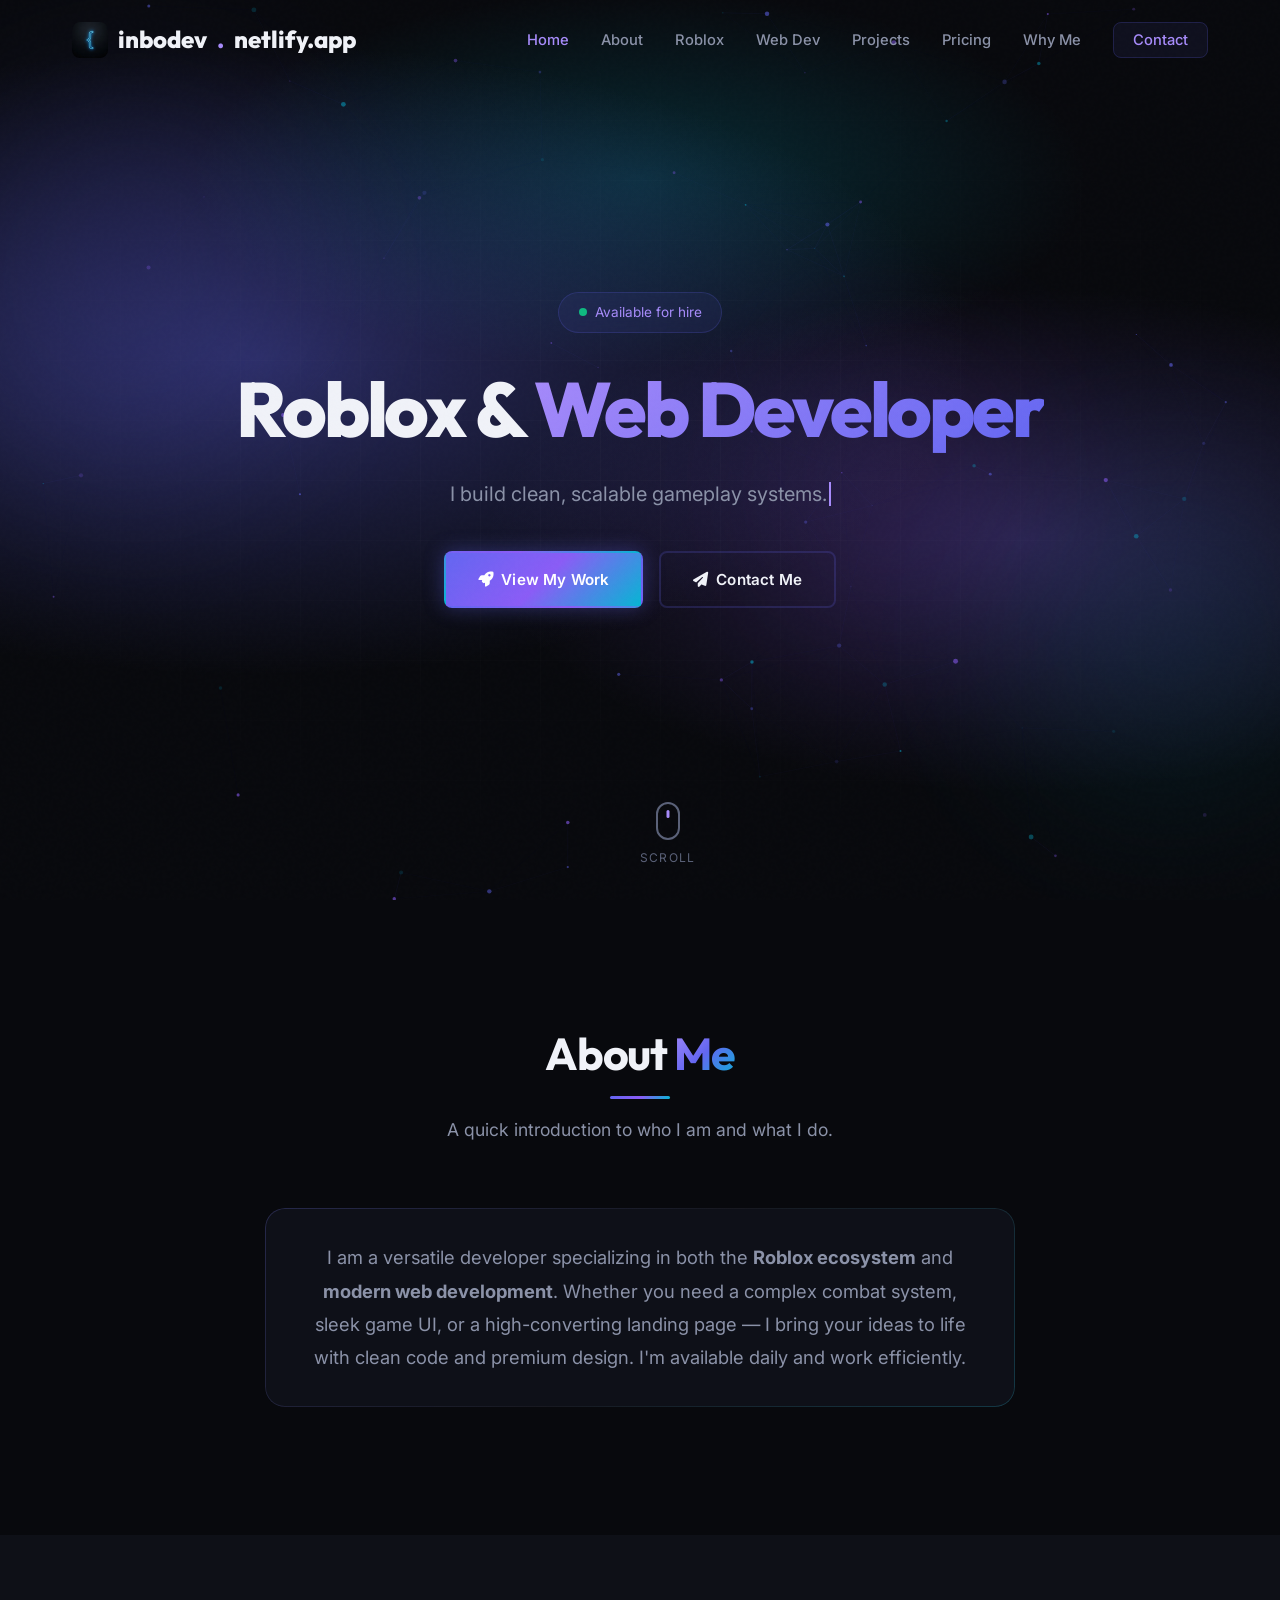
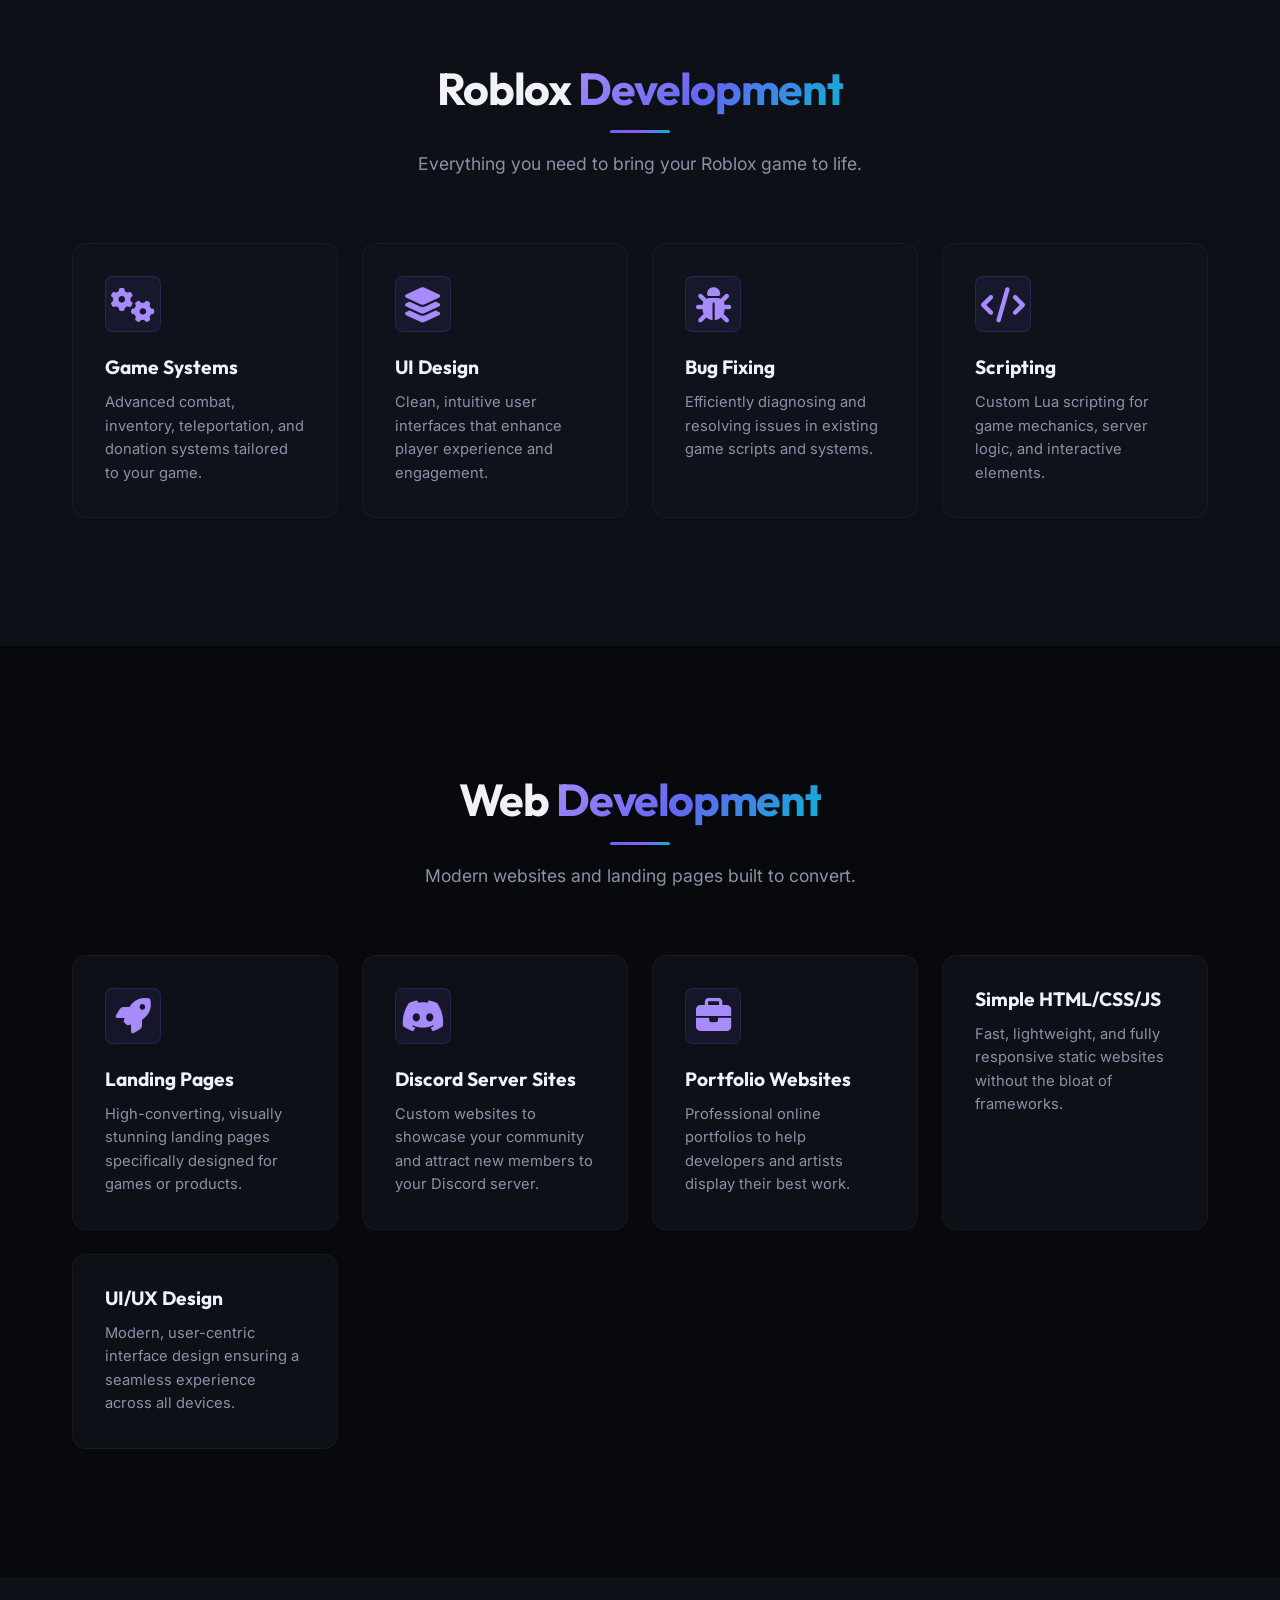
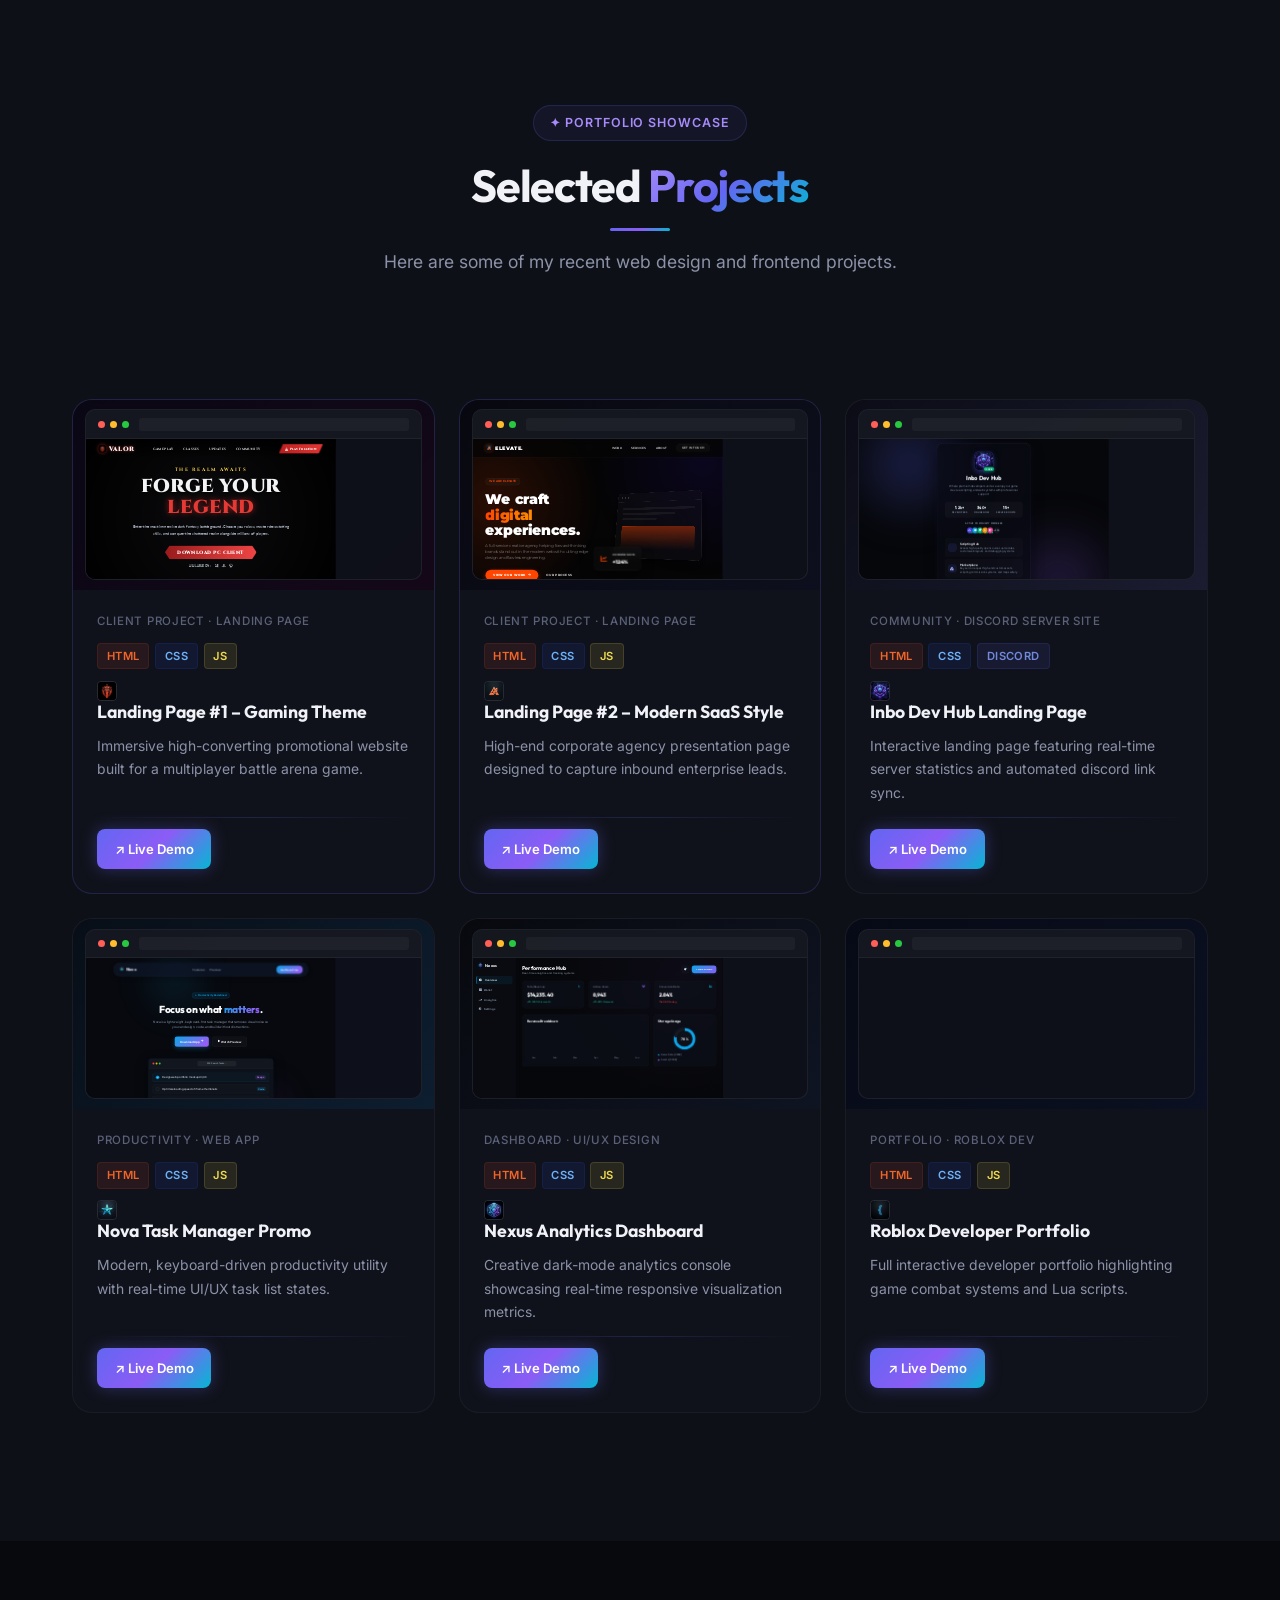
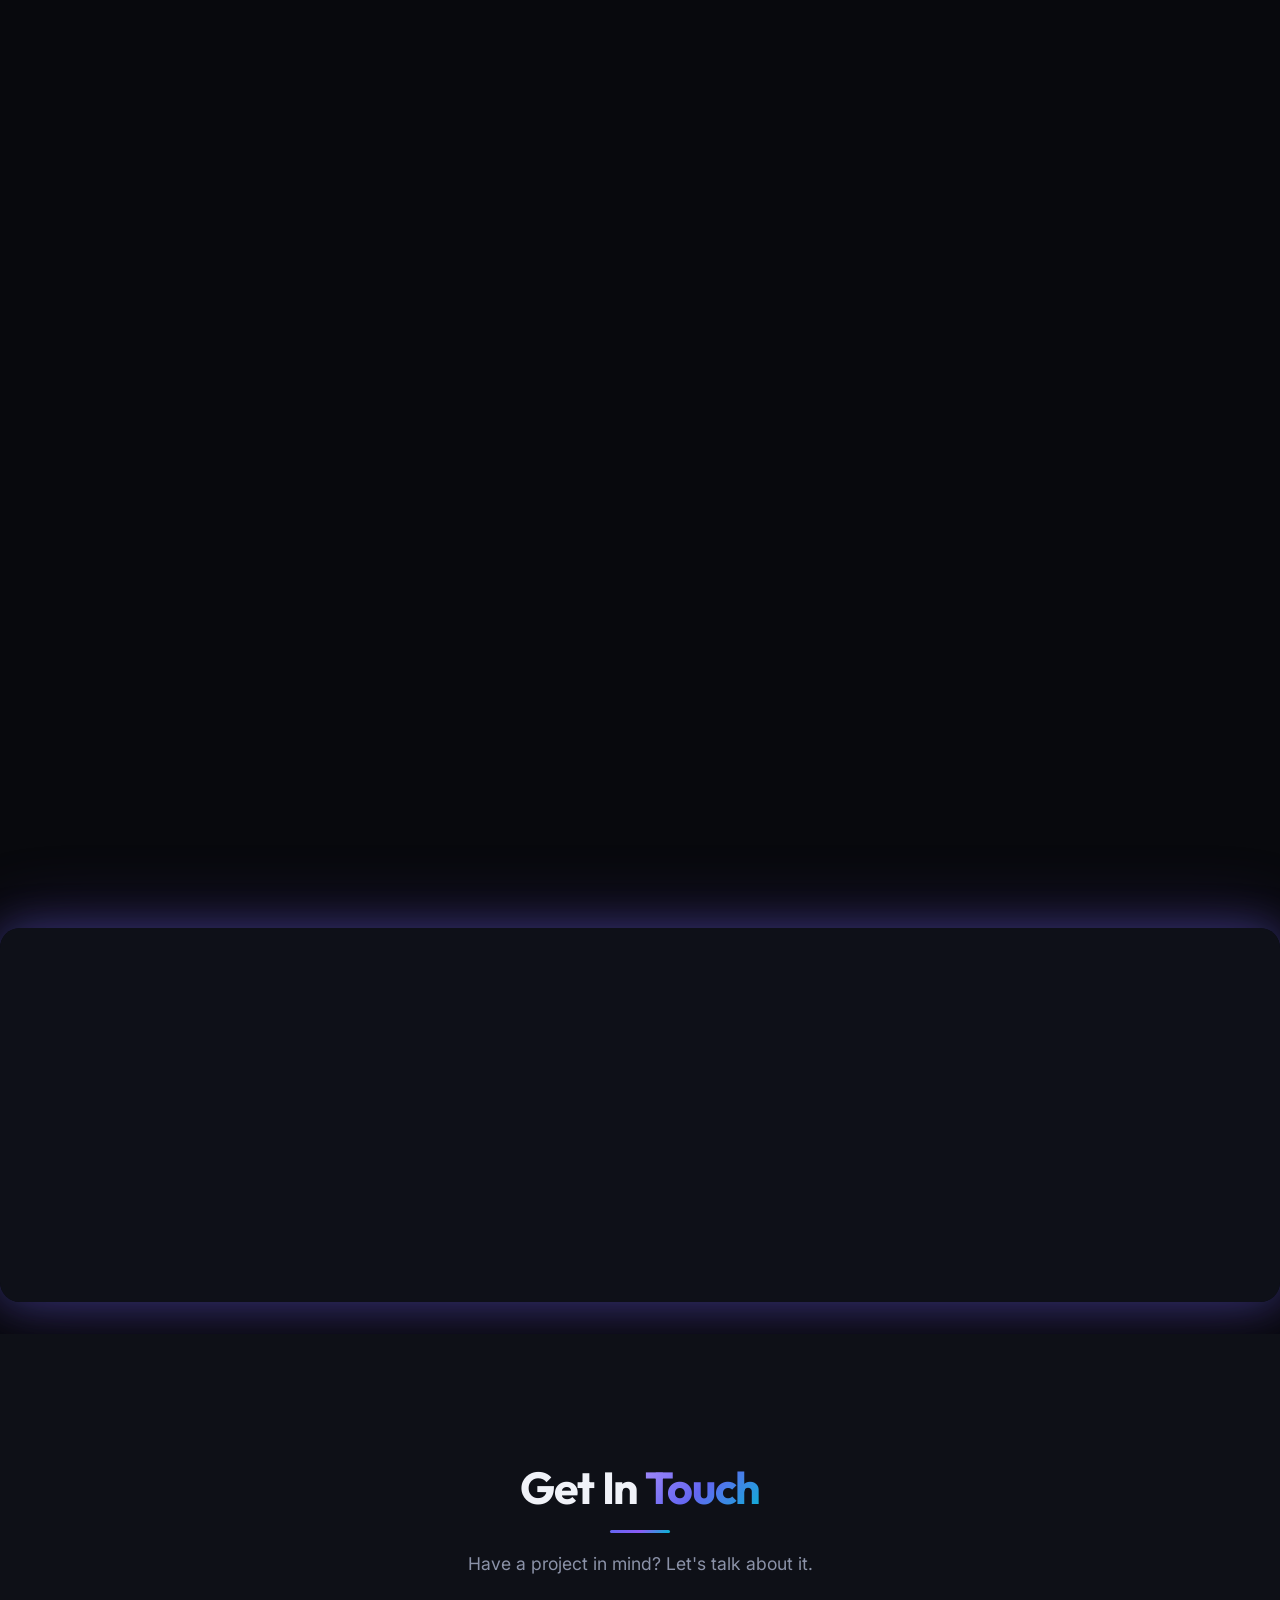
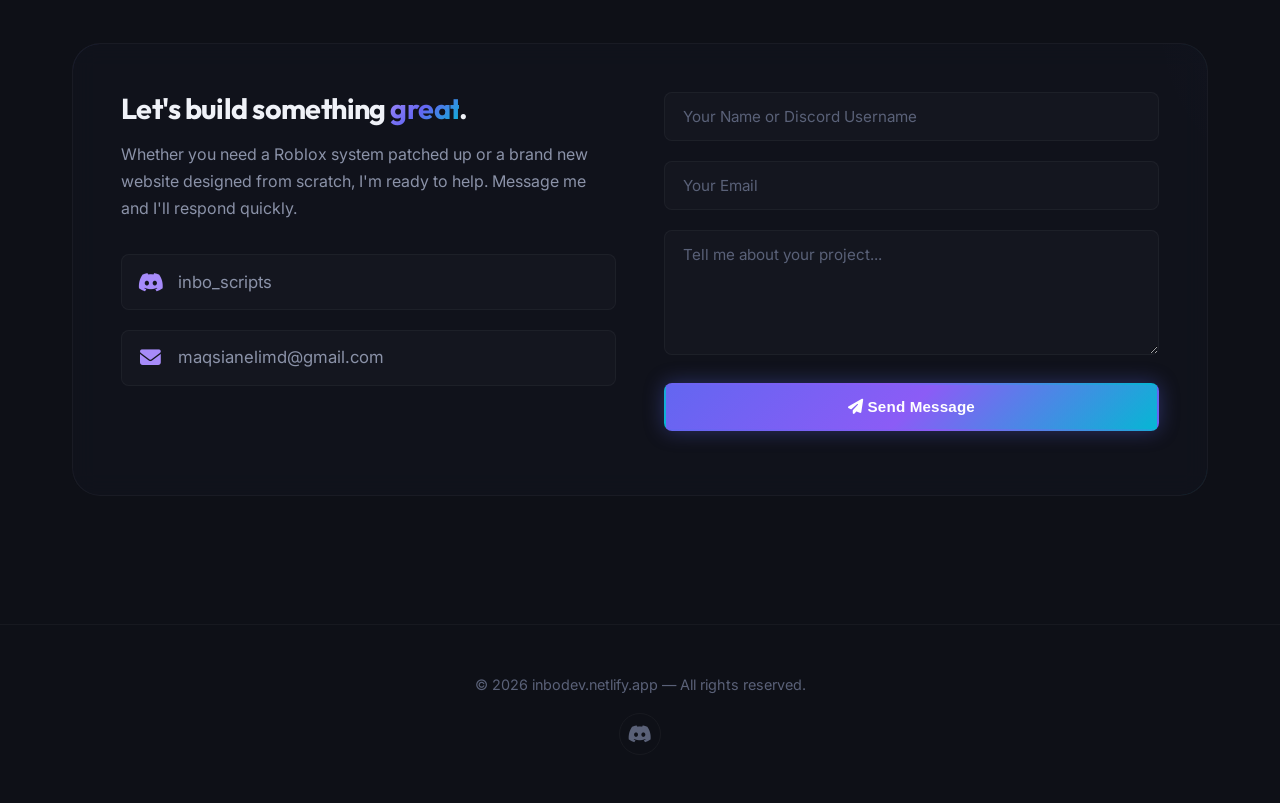
==== commit ec6055e2: "fixed roblox portfolio" ====
--- a/index.html
+++ b/index.html
@@ -792,7 +792,7 @@
                                 <div class="mockup-url"></div>
                             </div>
                             <div class="iframe-scaler">
-                                <iframe src="https://saba-dach.github.io/Portfolio/" scrolling="no" tabindex="-1"></iframe>
+                                <iframe src="https://inborblxportfolio.netlify.app/" scrolling="no" tabindex="-1"></iframe>
                             </div>
                         </div>
                     </div>
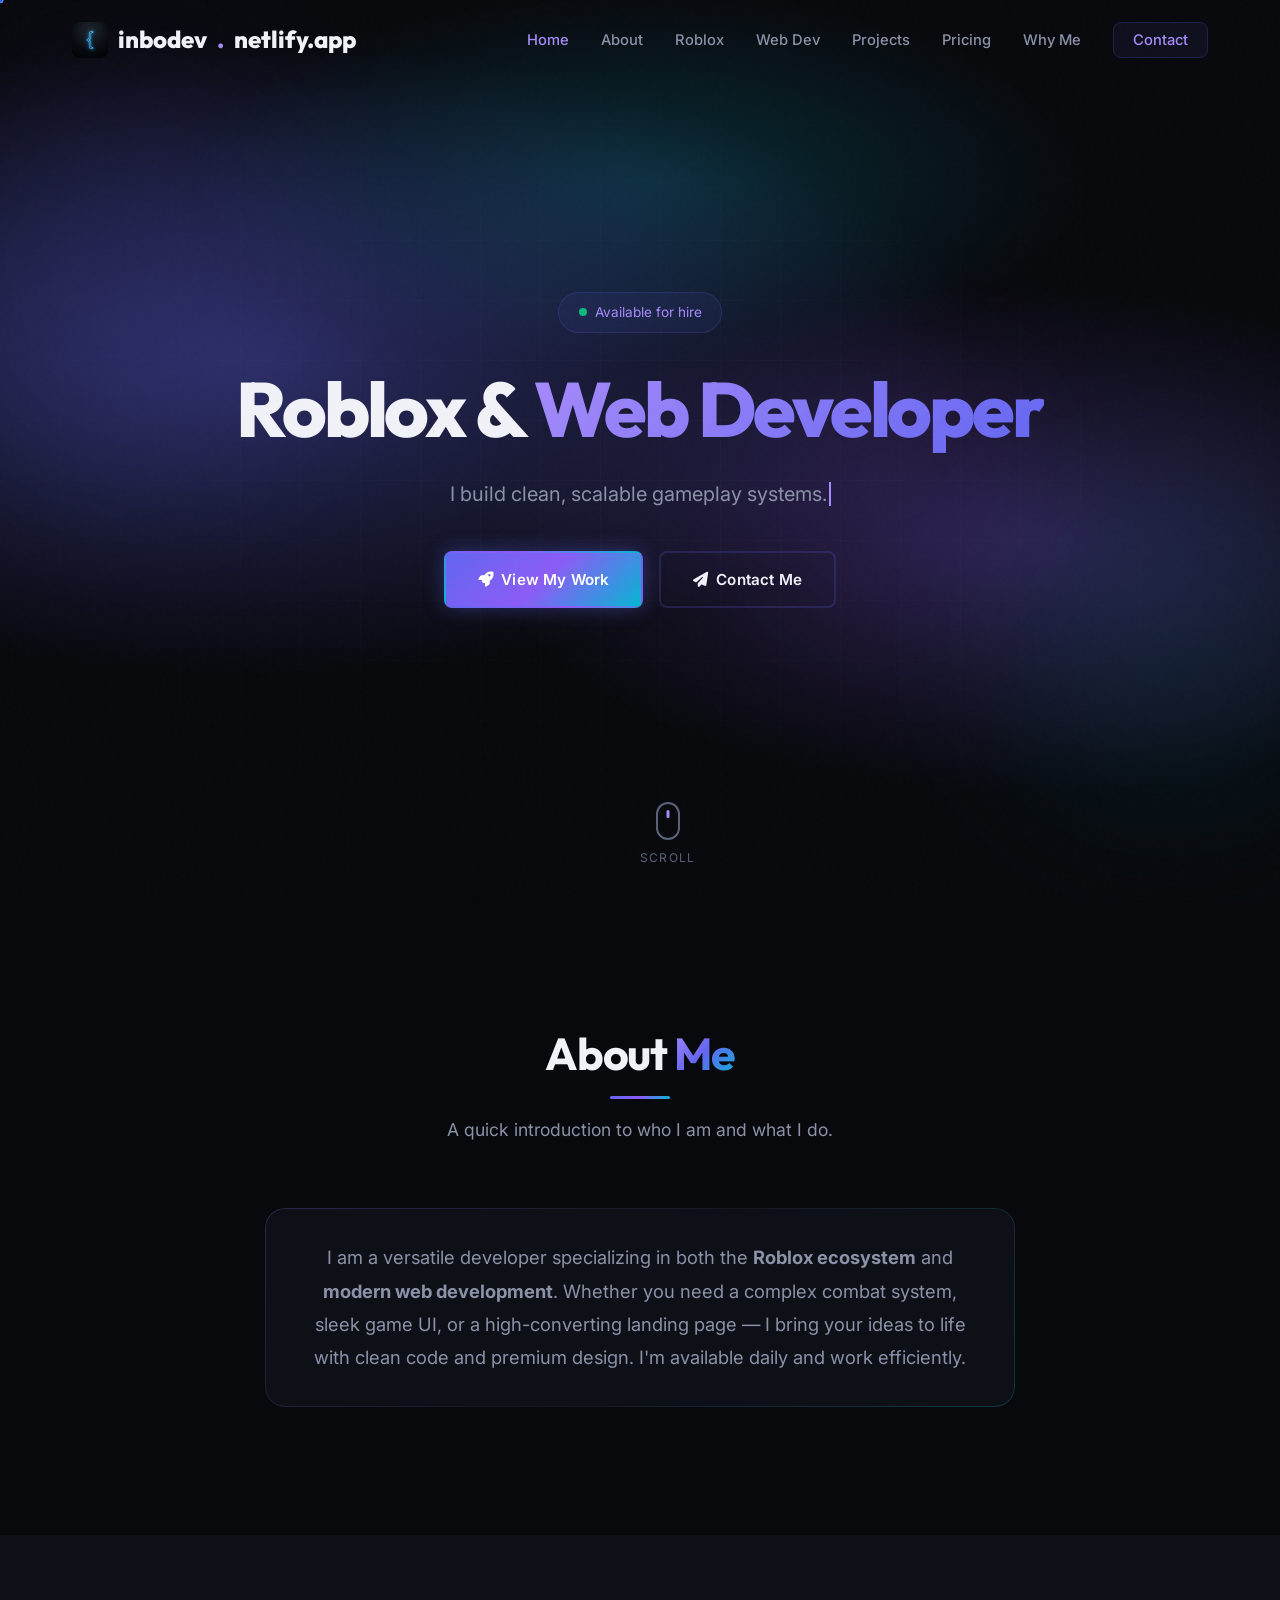
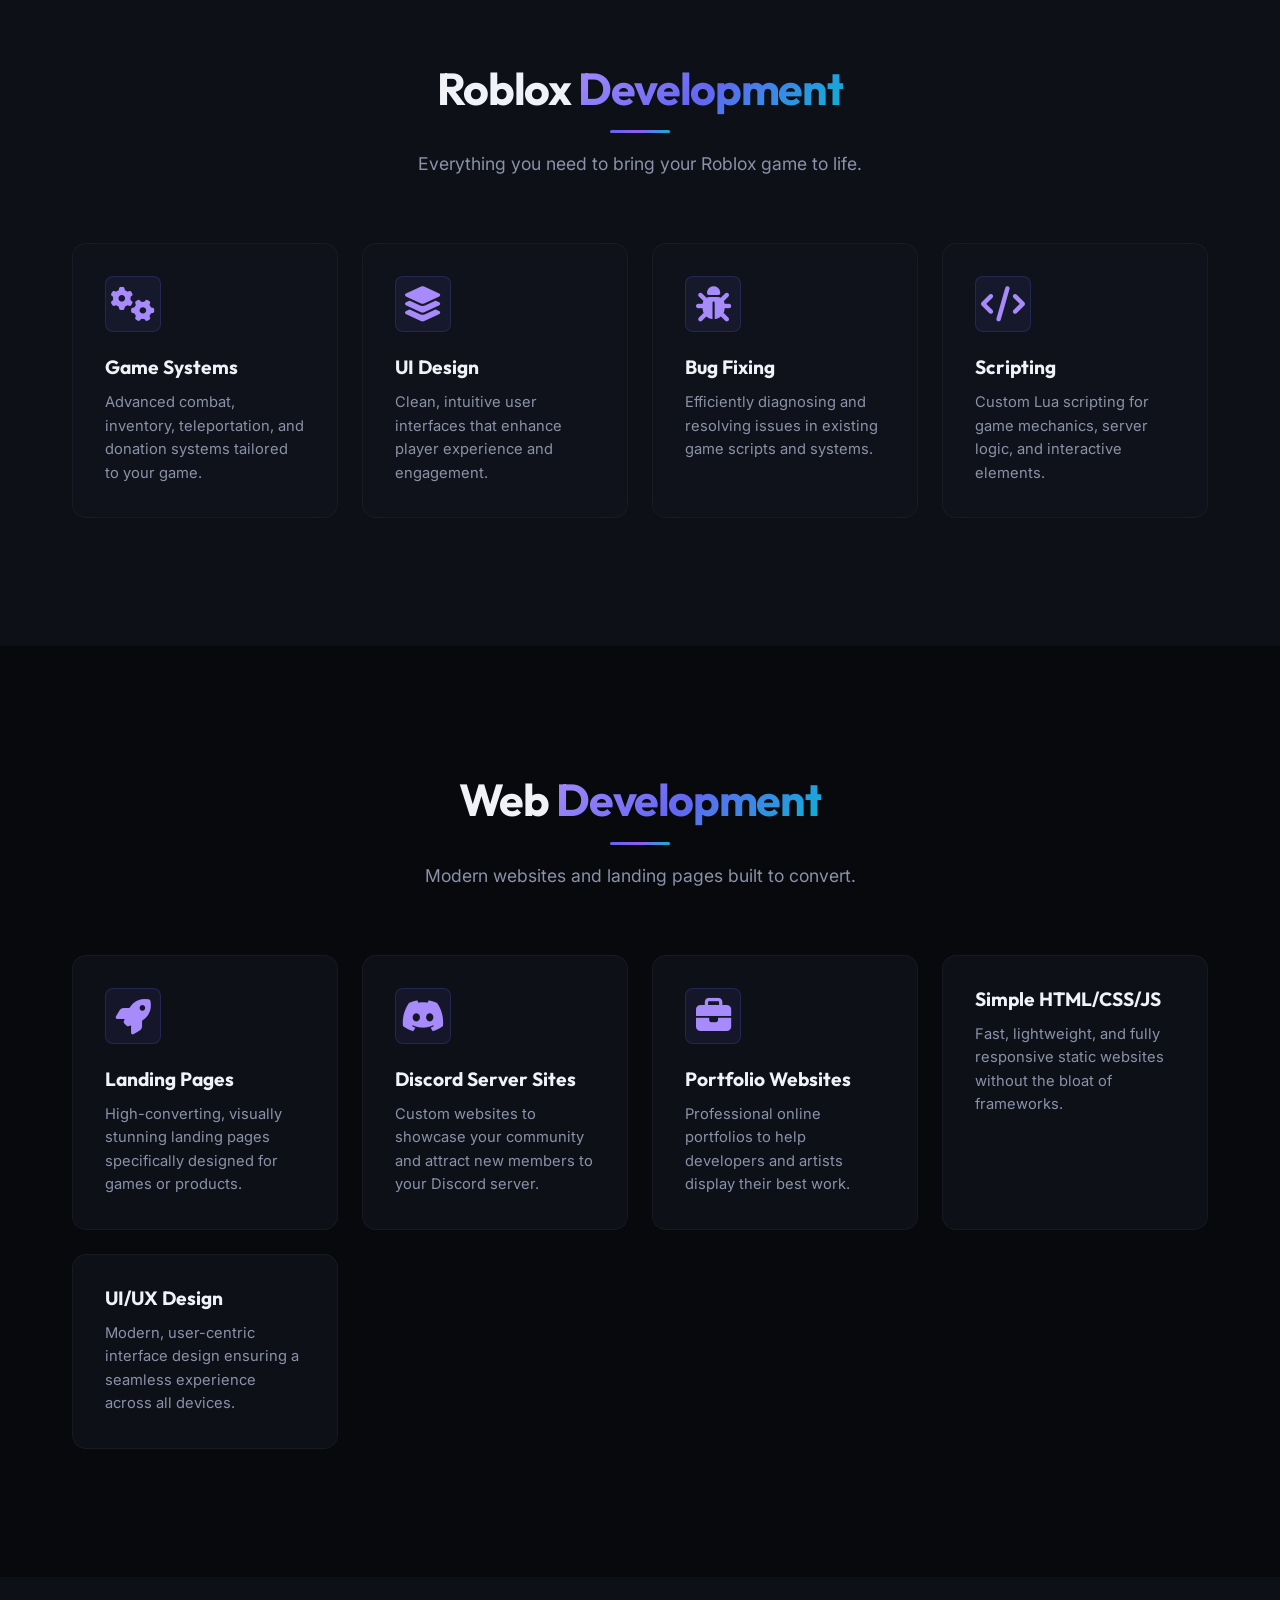
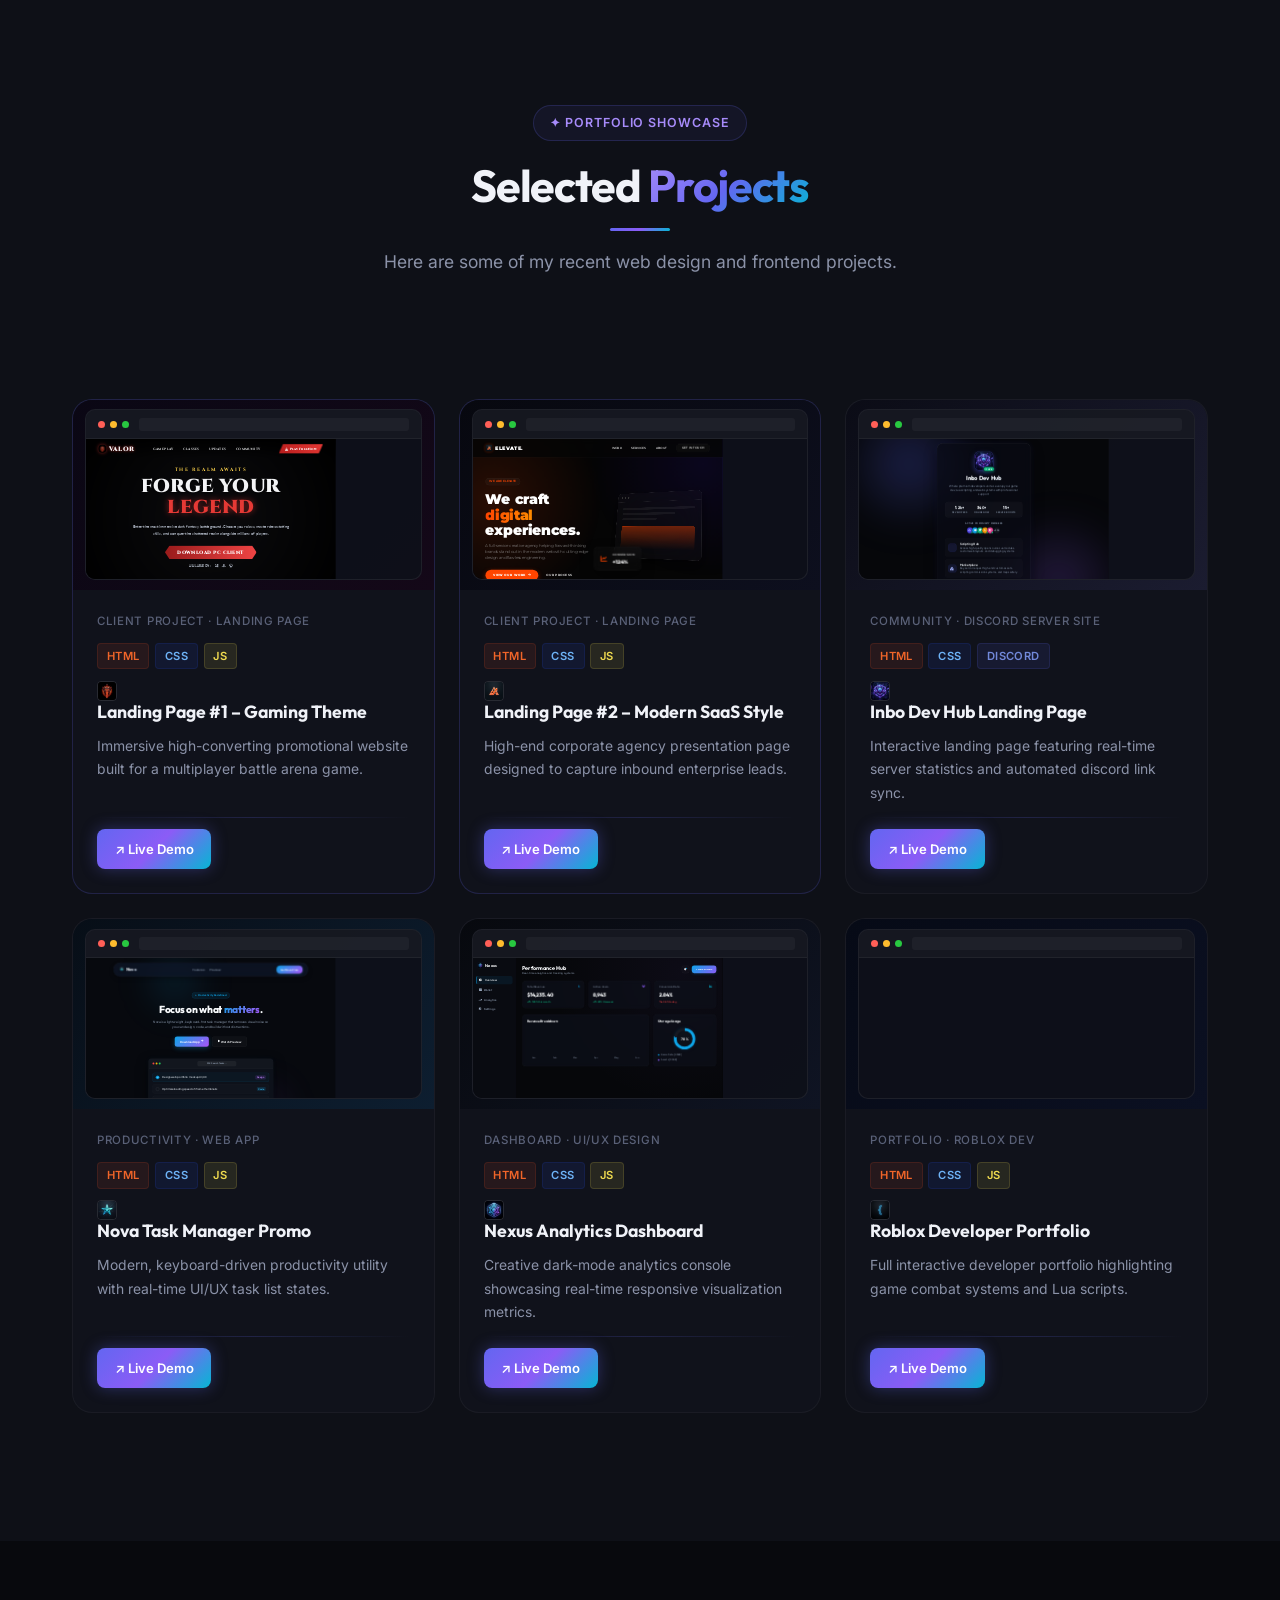
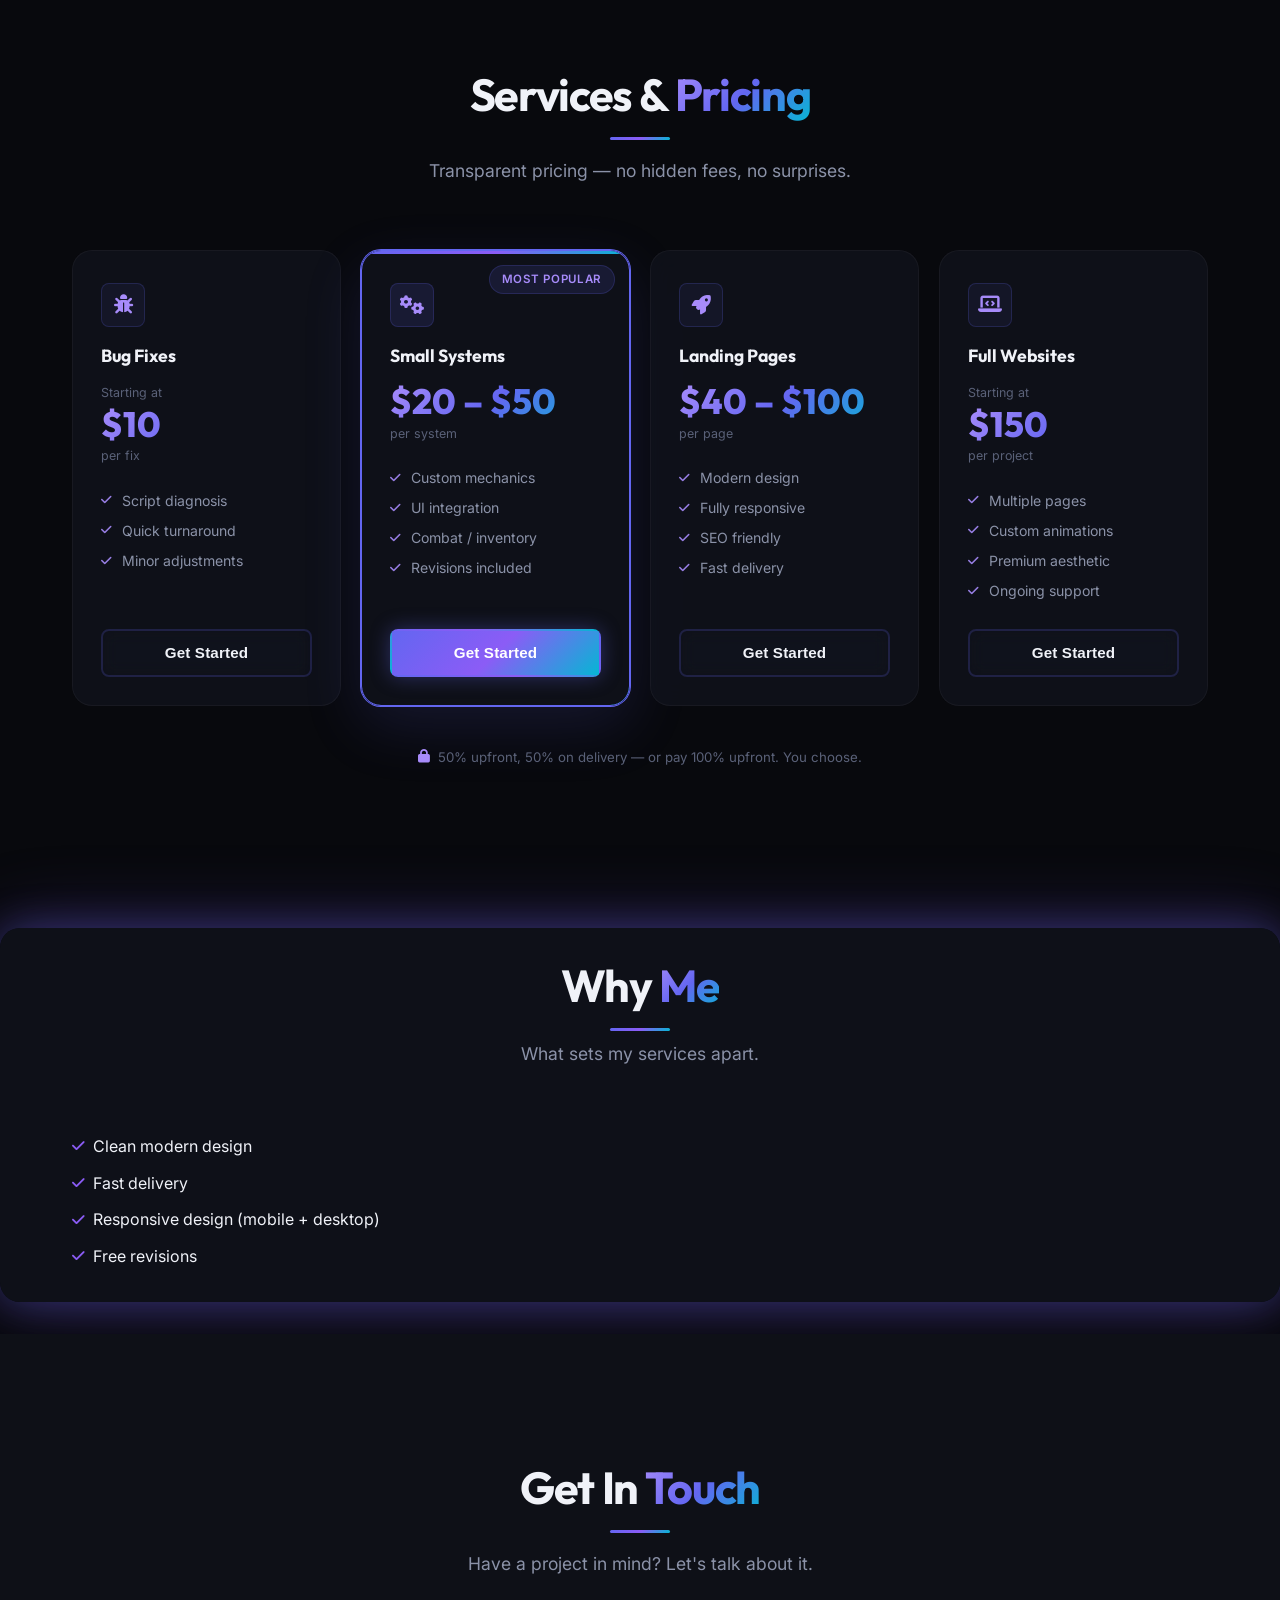
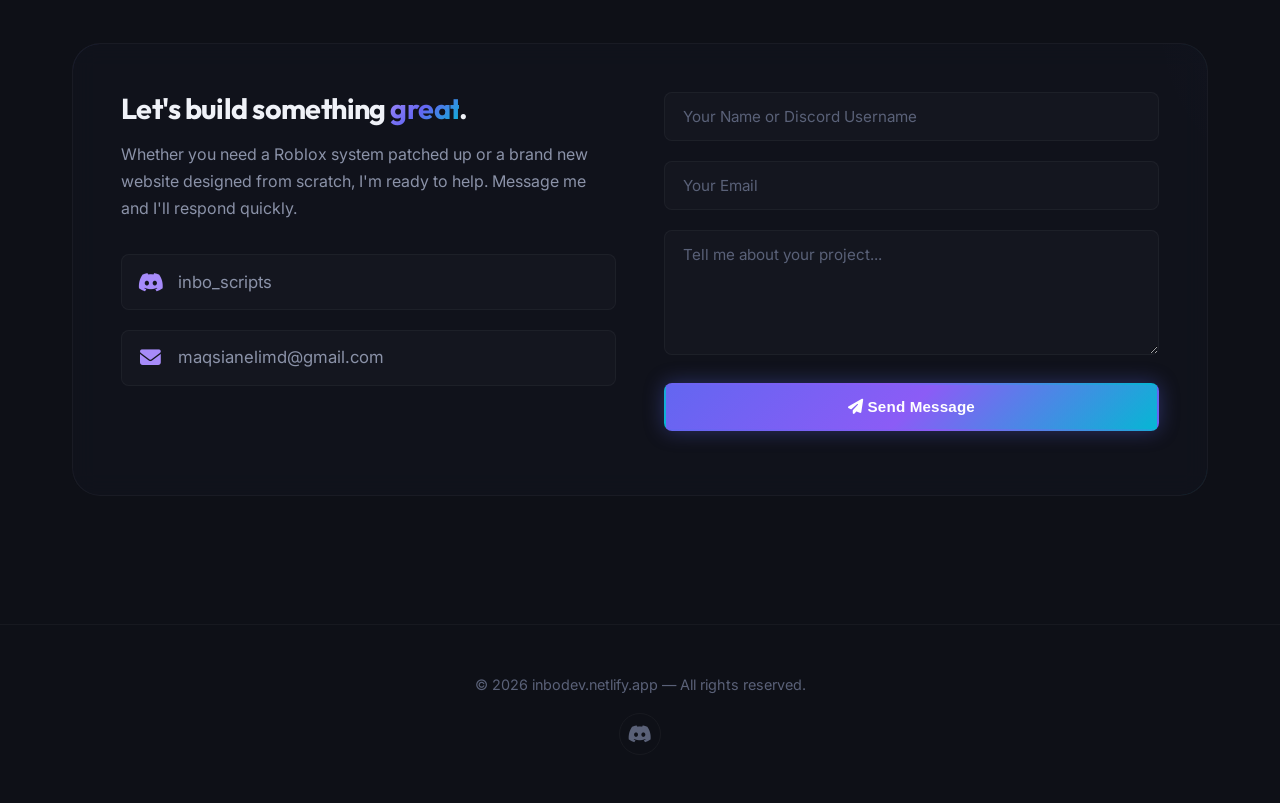
==== commit dcb0133b: "final roblox fix" ====
--- a/index.html
+++ b/index.html
@@ -807,7 +807,7 @@
                         <p class="proj-desc-new">Full interactive developer portfolio highlighting game combat systems and Lua scripts.</p>
                         <div class="proj-divider"></div>
                         <div class="proj-actions-new">
-                            <a href="https://saba-dach.github.io/Portfolio/" target="_blank" class="btn-demo">↗ Live Demo</a>
+                            <a href="https://inborblxportfolio.netlify.app/" target="_blank" class="btn-demo">↗ Live Demo</a>
                         </div>
                     </div>
                 </div>
